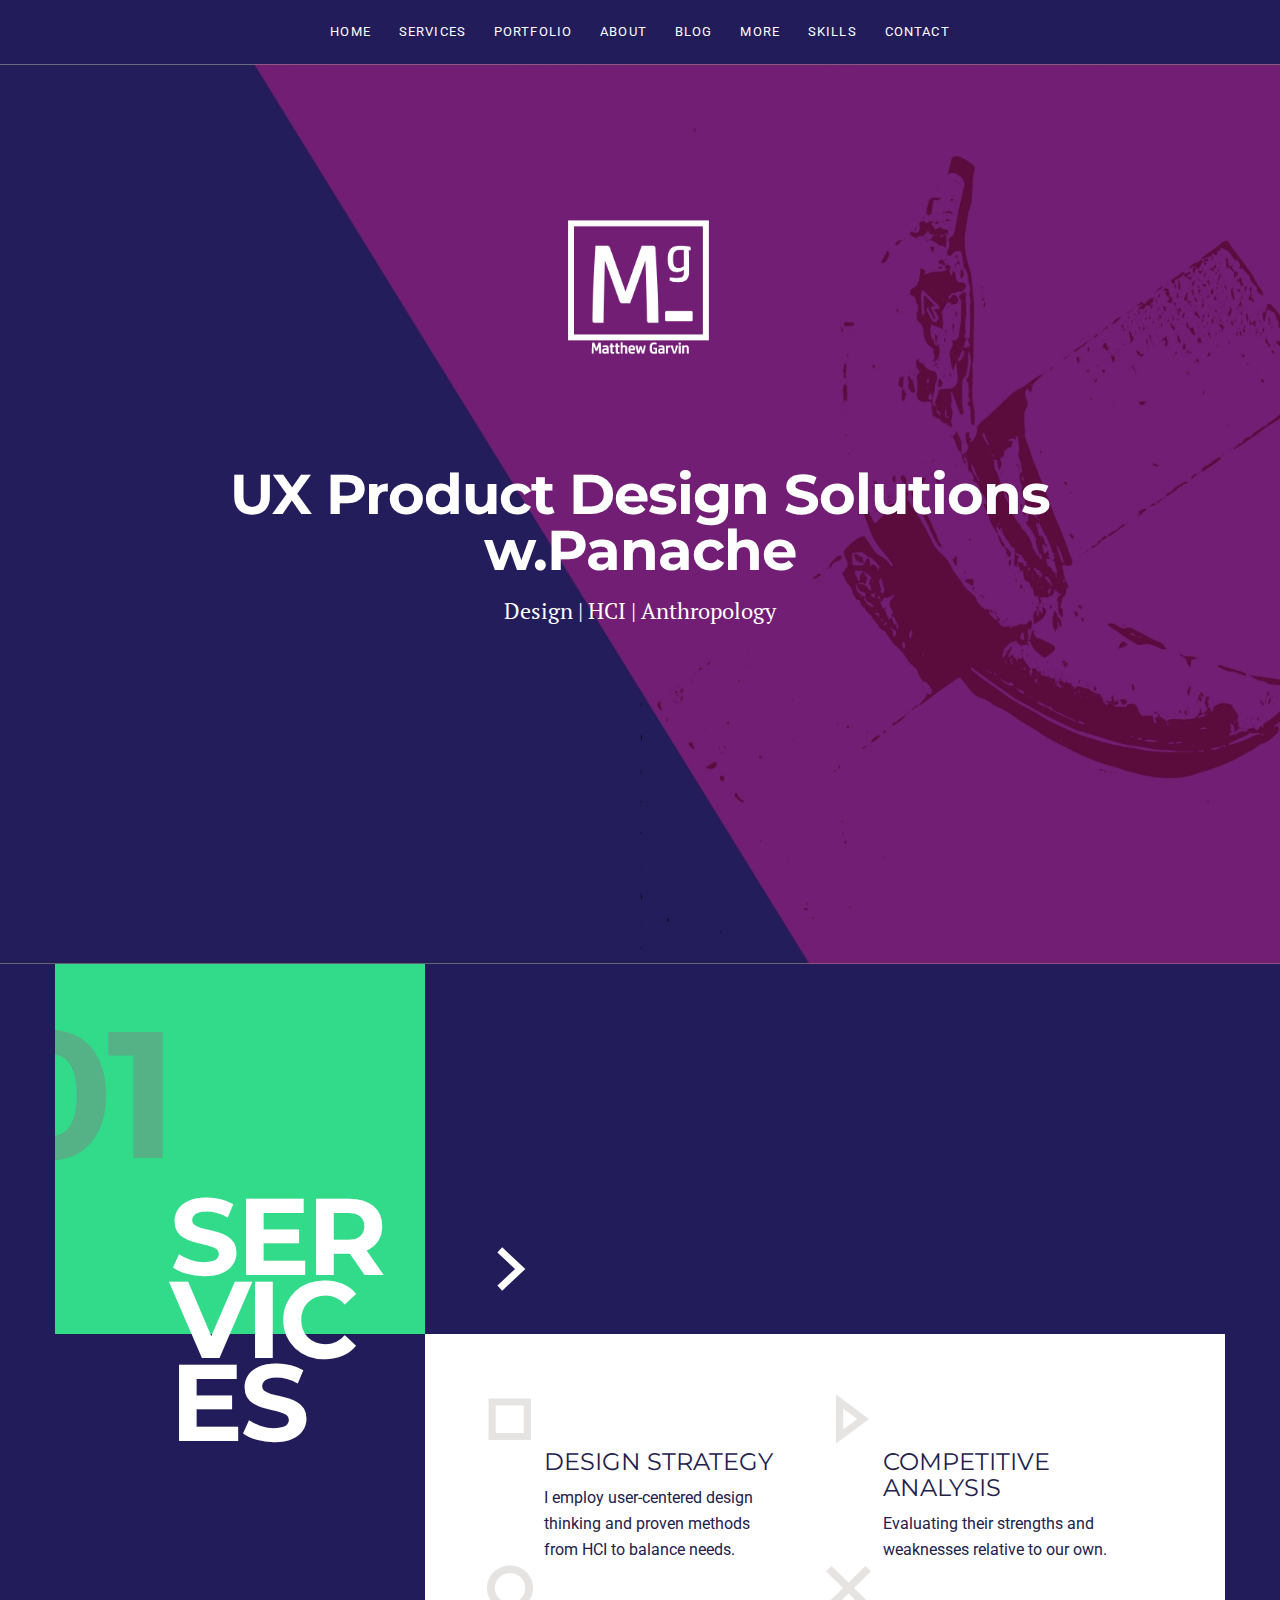
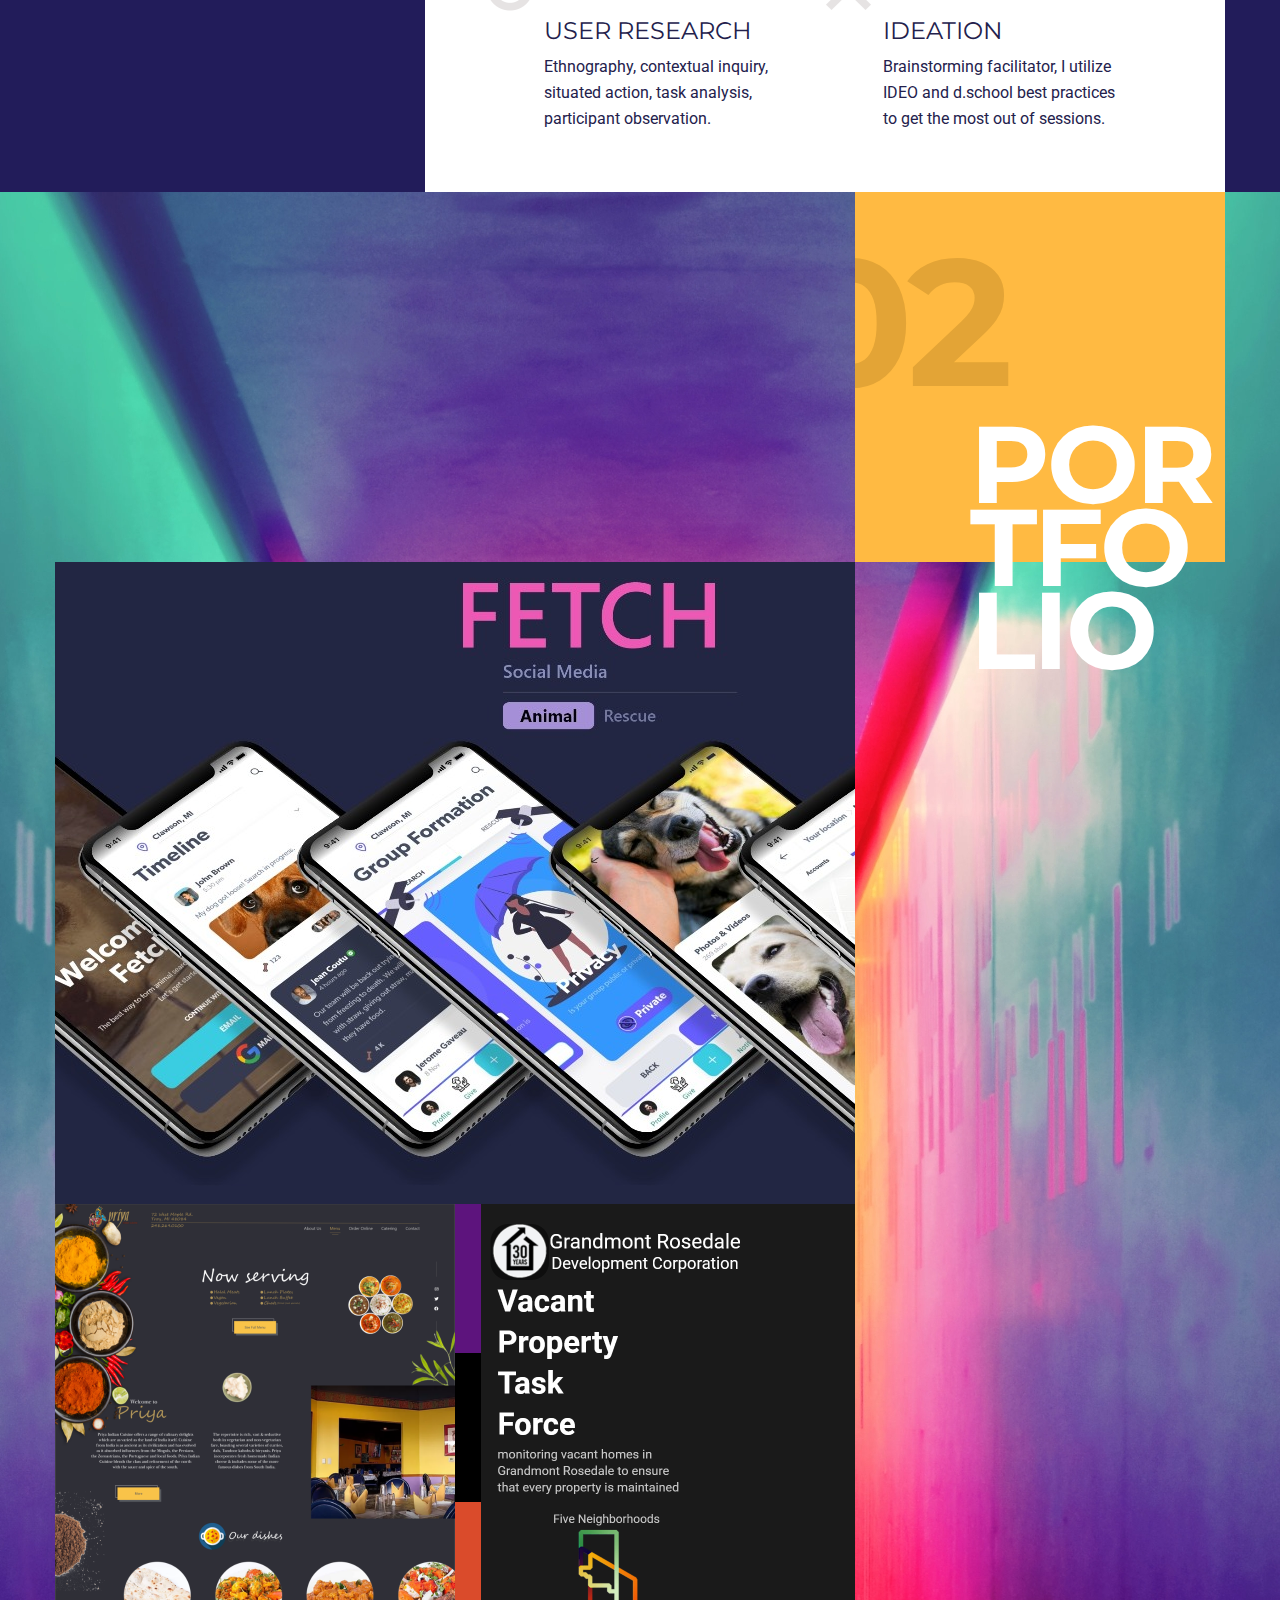
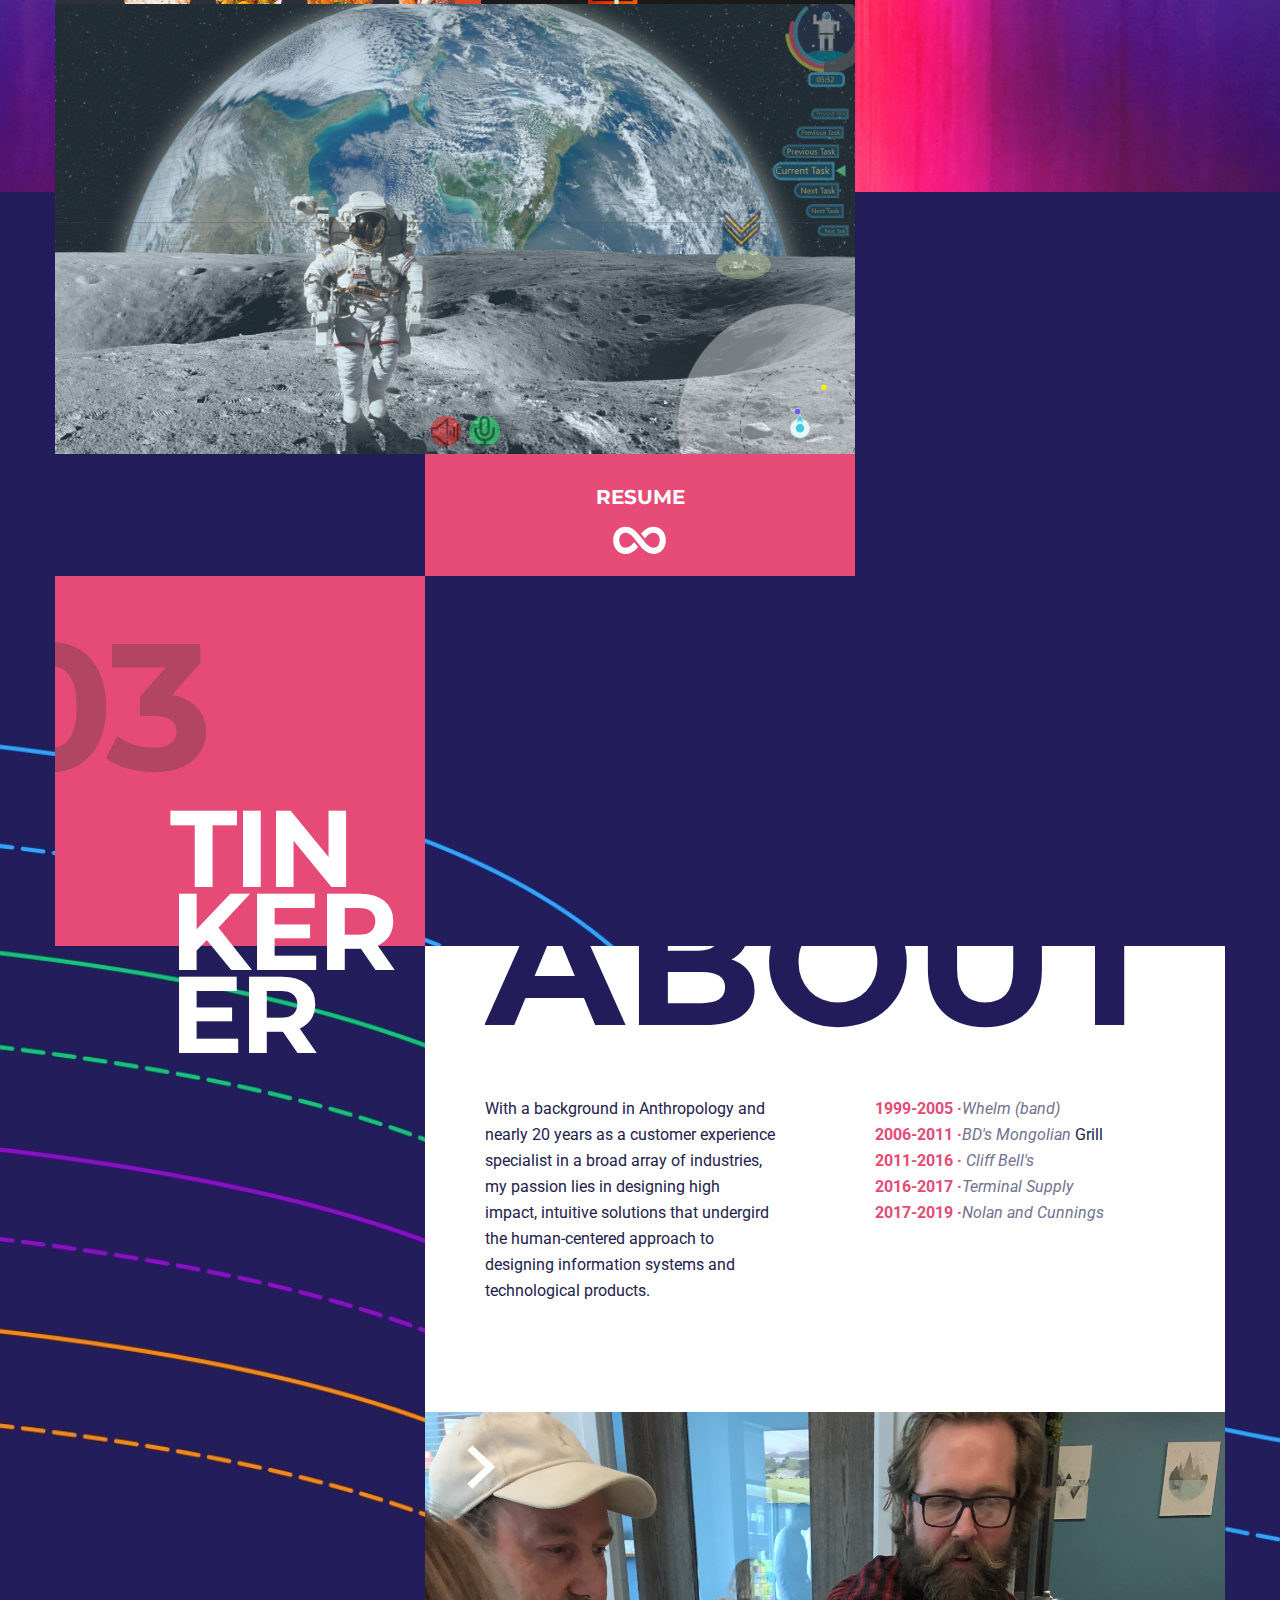
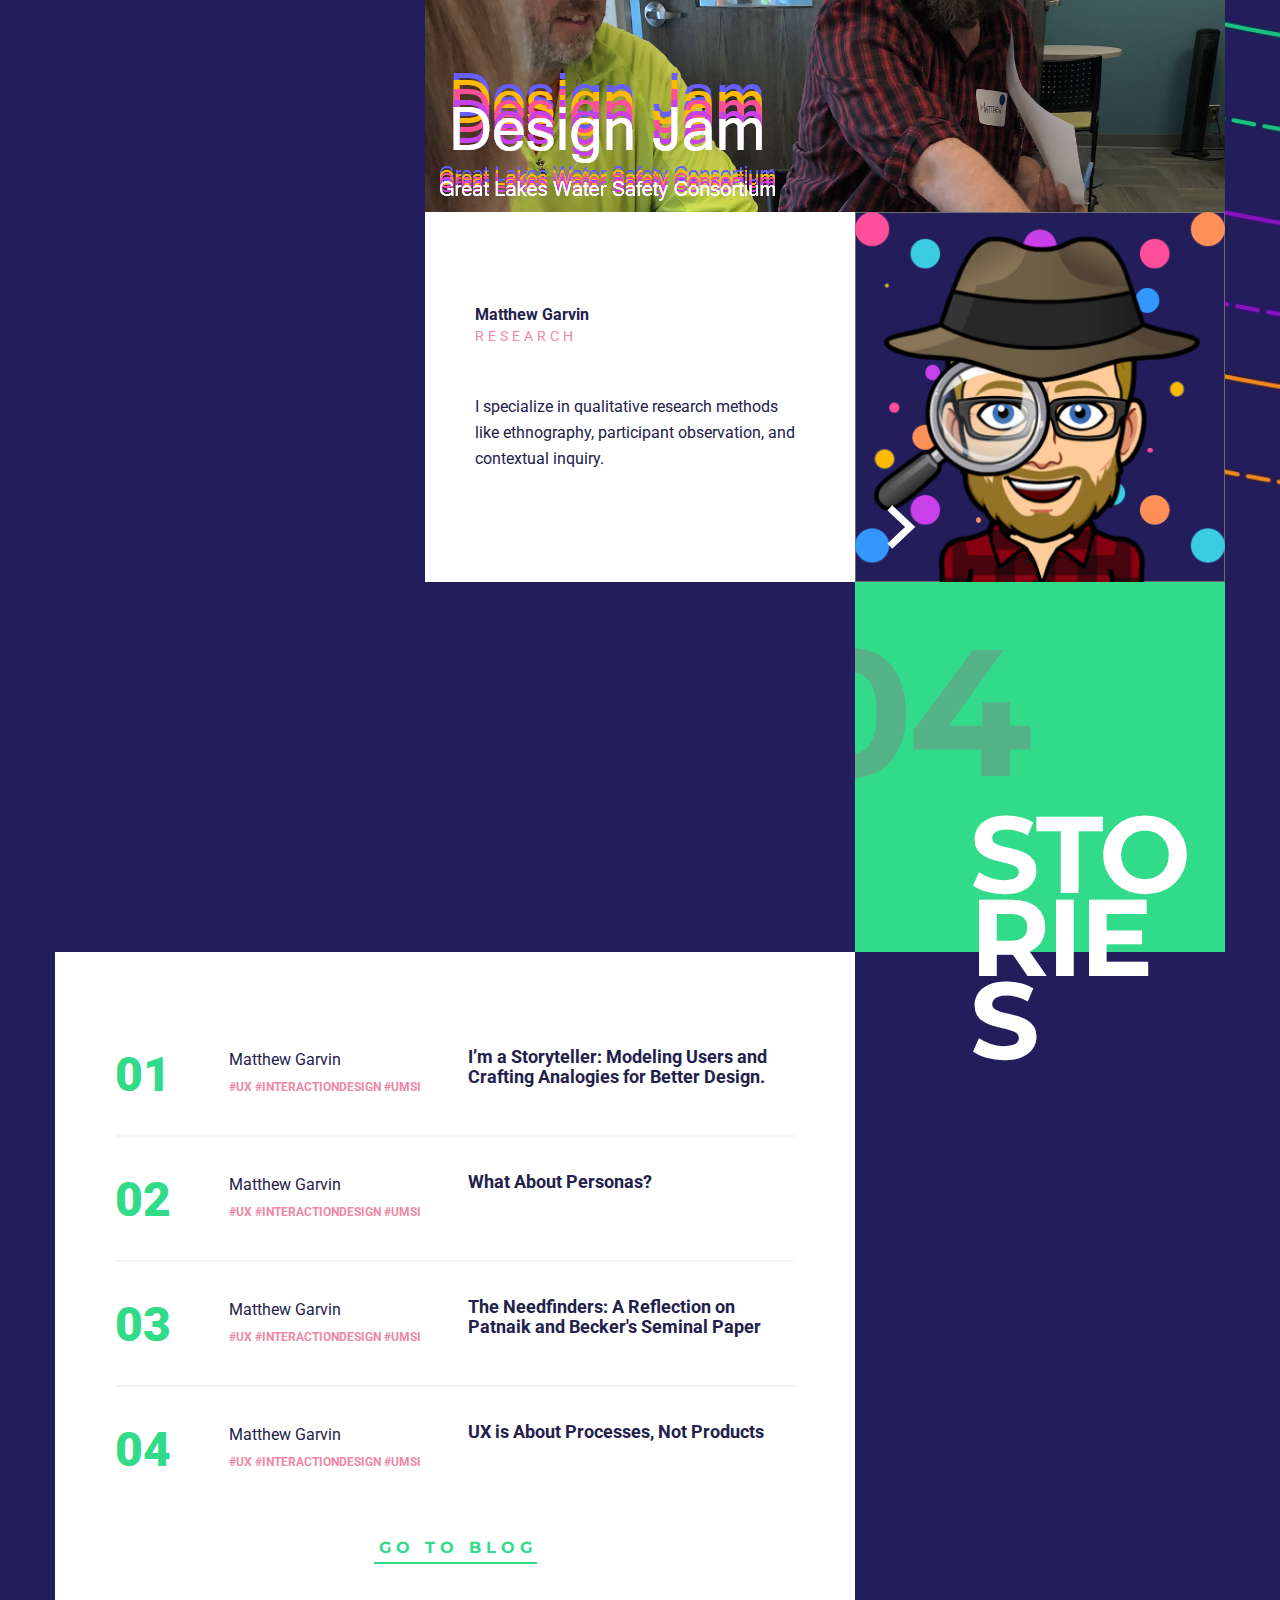
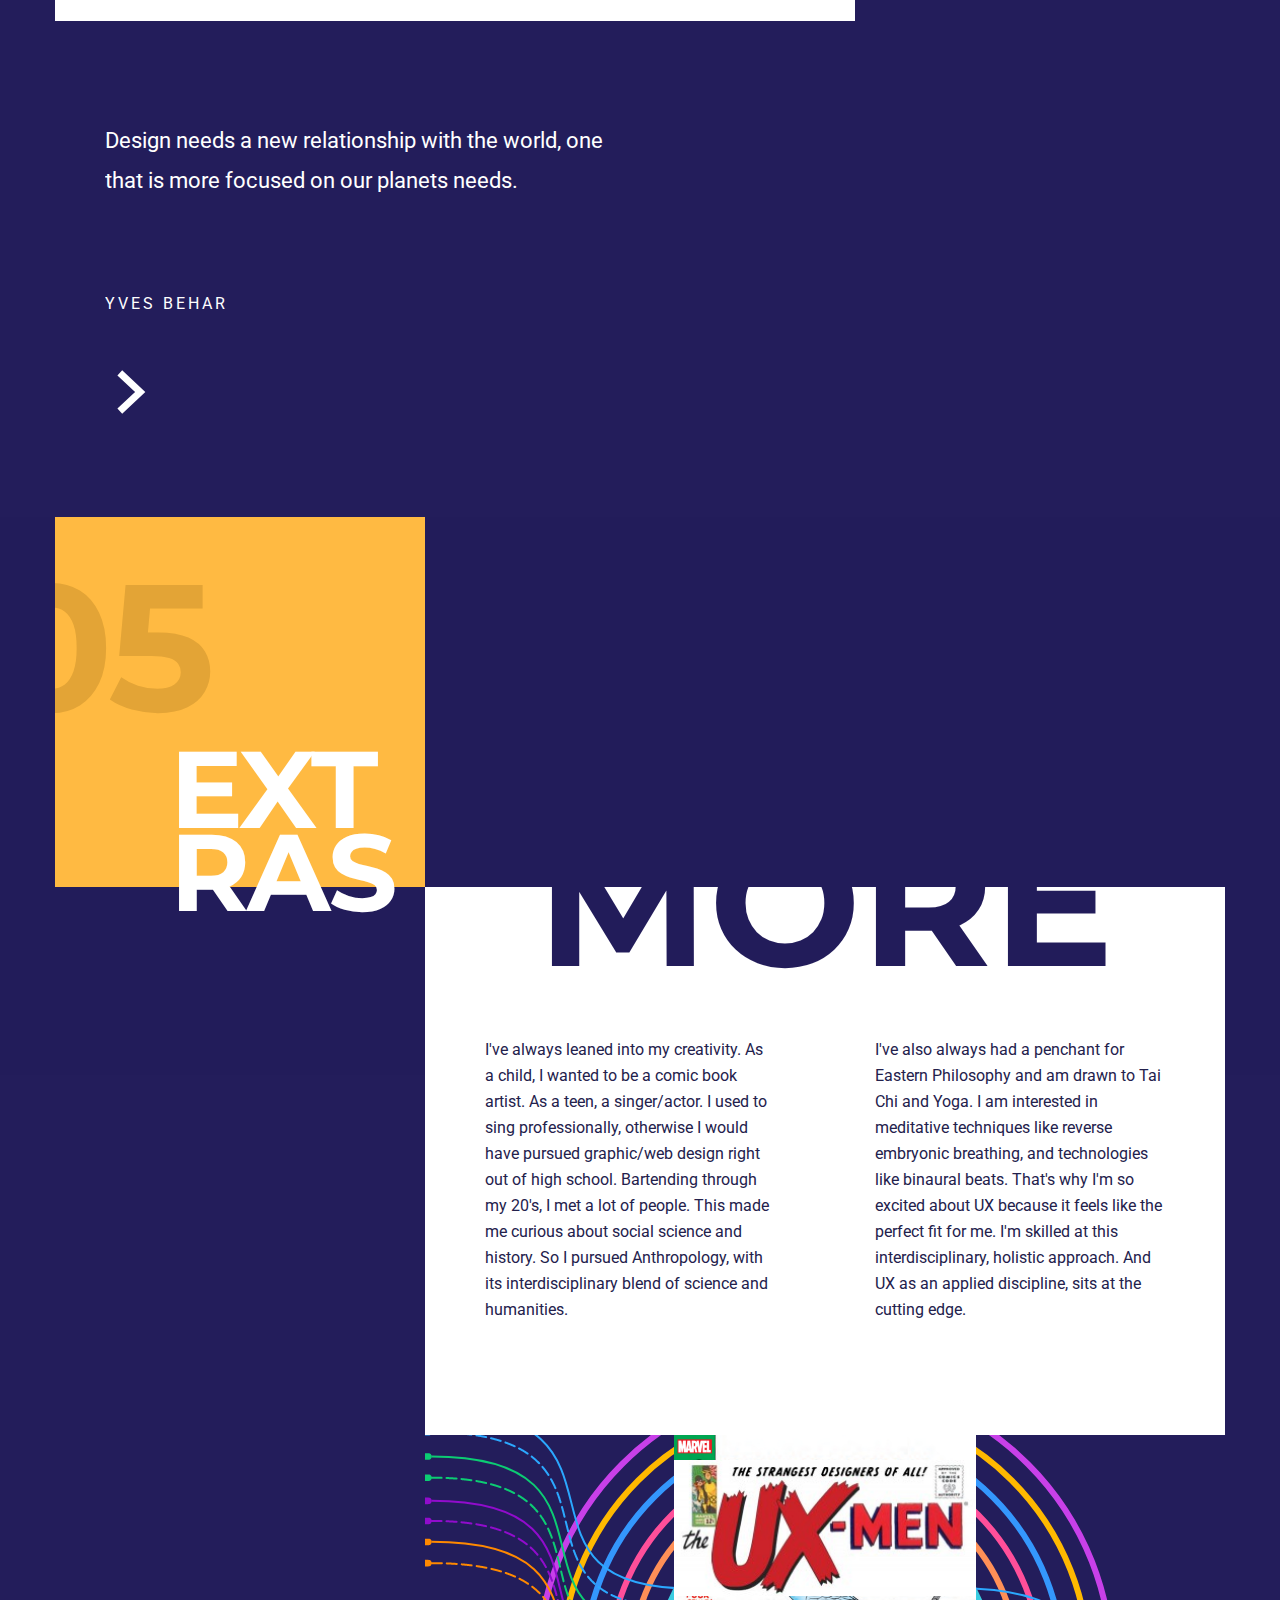
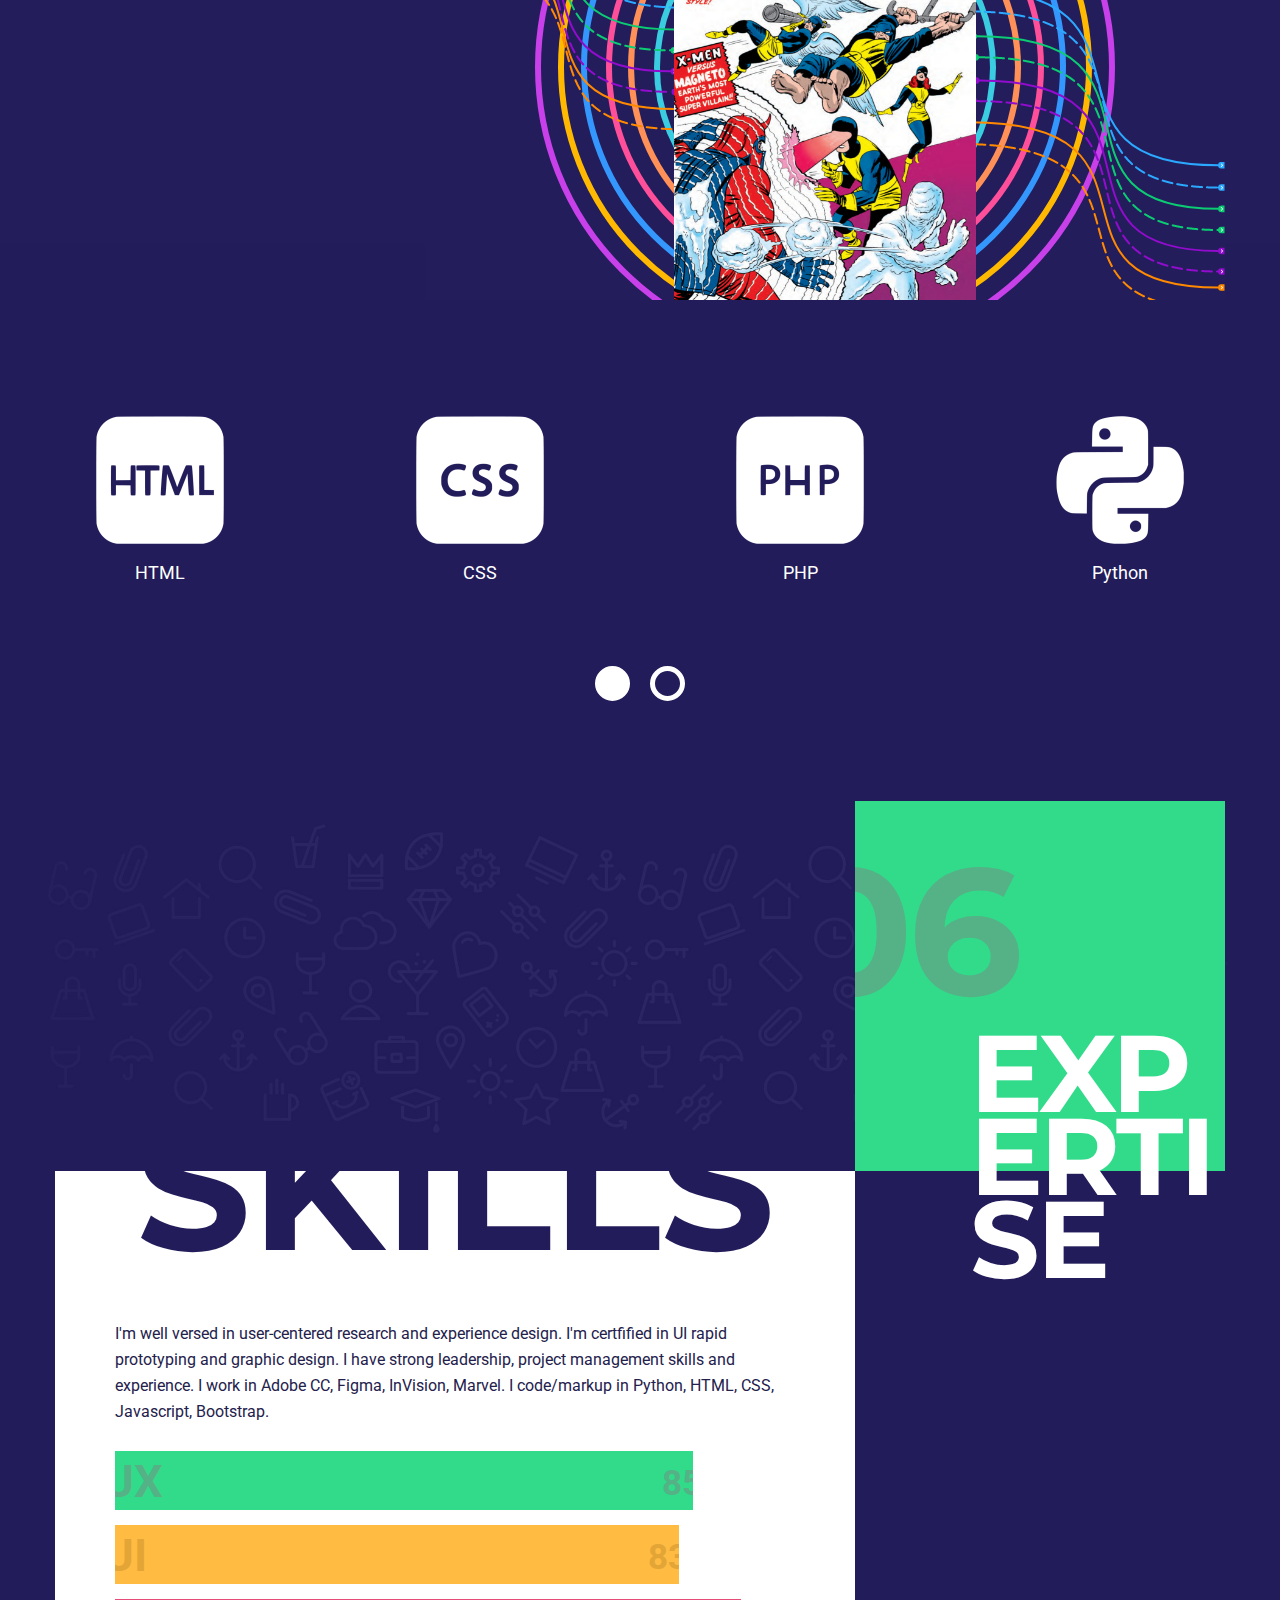
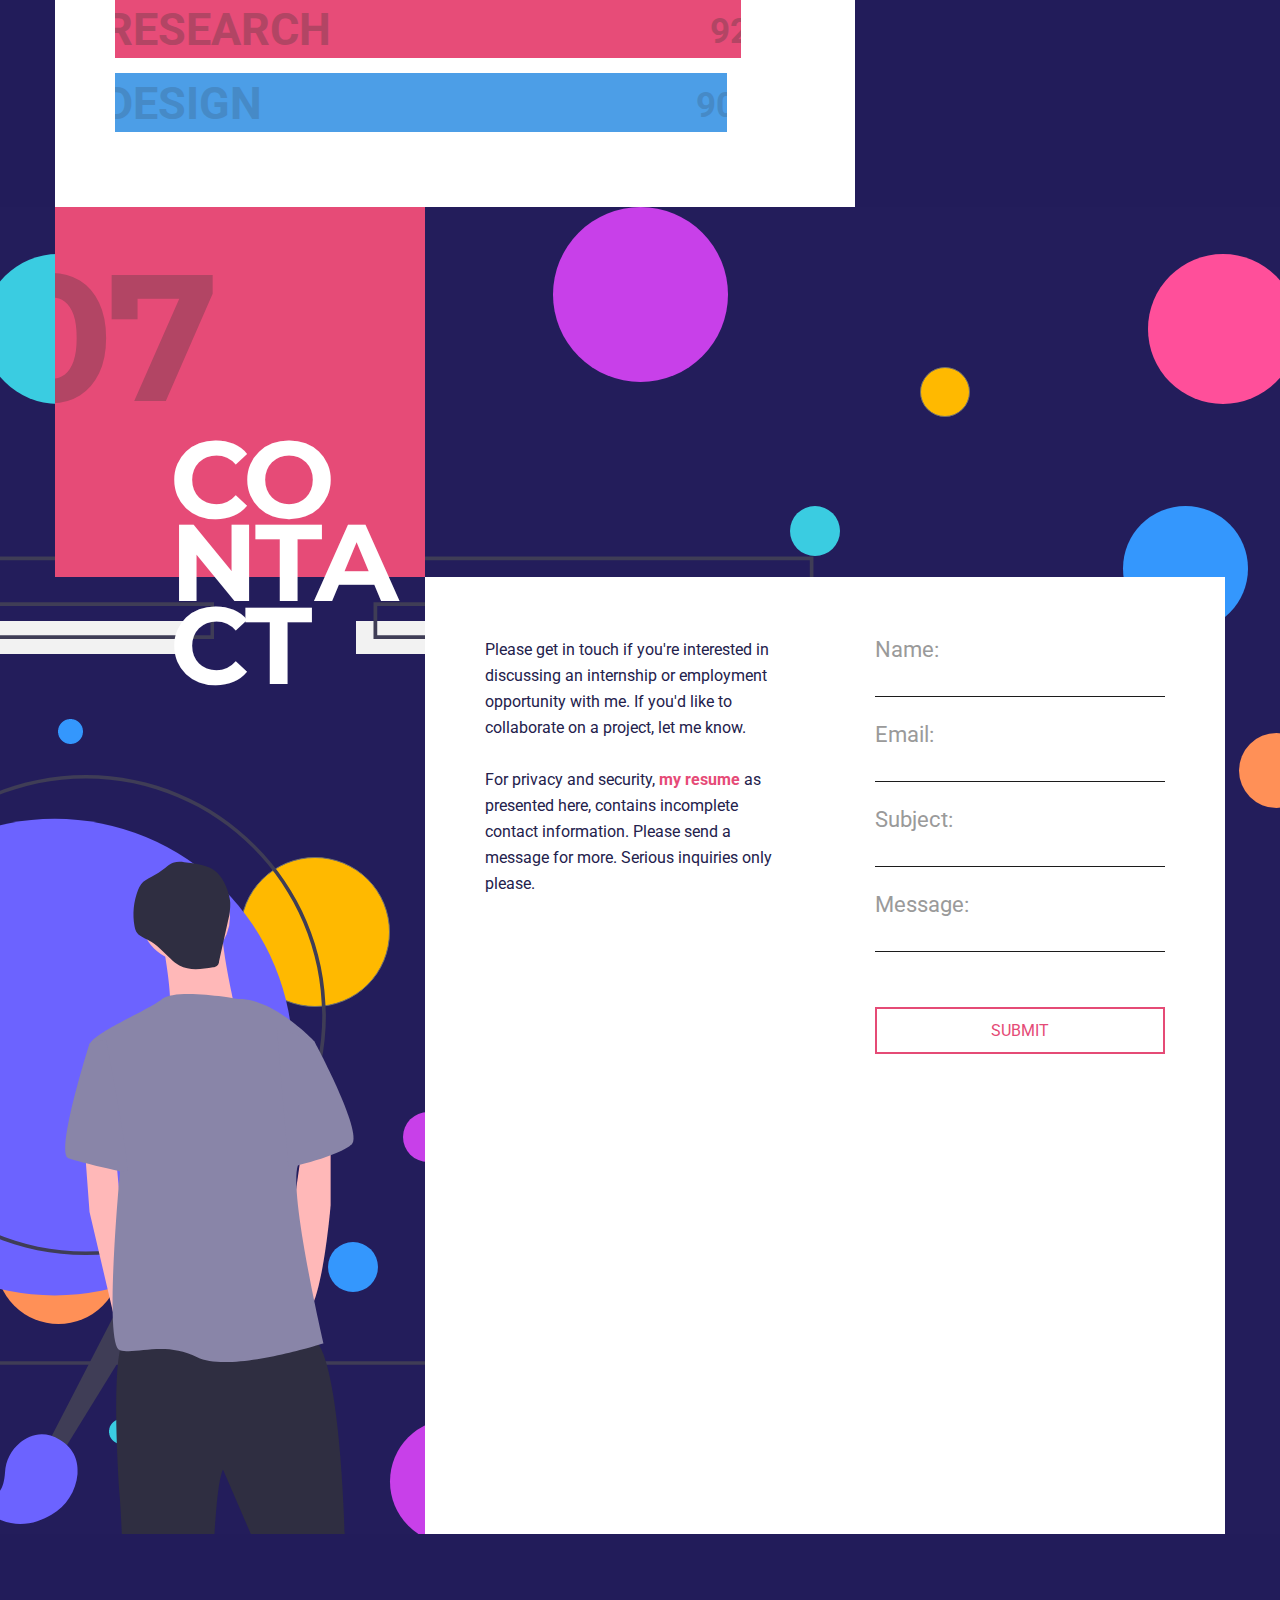
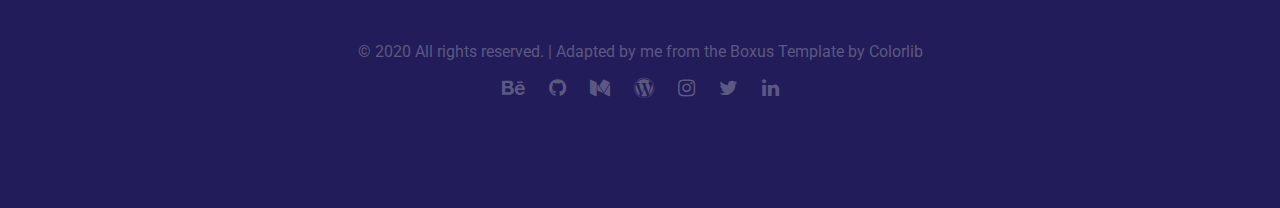
==== index.html @ 2befed05 "resume update" ====
<!DOCTYPE HTML>
<html lang="en-US">
    <head>
        <title>matthew-garvin</title>
        <meta http-equiv="Content-Type" content="text/html; charset=UTF-8">
        <meta name="description" content="Matt Garvin | UX Designer" />
        <meta name="keywords" content="HTML, CSS, JavaScript, PHP" />
        <meta name="author" content="Colorlib" />
        <meta name="viewport" content="width=device-width, initial-scale=1, maximum-scale=1">

        <link rel="shortcut icon" href="images/favicon.png" />
        <link href='http://fonts.googleapis.com/css?family=Roboto:300,400,400i,700,700i,900|Montserrat:400,700|PT+Serif' rel='stylesheet' type='text/css'>
        <link rel="stylesheet" type="text/css"  href='css/clear.css' />
        <link rel="stylesheet" type="text/css"  href='css/common.css' />
        <link rel="stylesheet" type="text/css"  href='css/font-awesome.min.css' />
        <link rel="stylesheet" type="text/css"  href='css/carouFredSel.css' />
        <link rel="stylesheet" type="text/css"  href='css/prettyPhoto.css' />
        <link rel="stylesheet" type="text/css"  href='css/sm-clean.css' />
        <link rel="stylesheet" type="text/css"  href='style.css' /><style type="text/css">.ar {color: #727190}
</style>

        <!--[if lt IE 9]>
                <script src="js/html5.js"></script>
        <![endif]-->

    </head>
    <body>

        <!-- Preloader Gif -->
        <table class="doc-loader">
            <tr>
                <td>
                    <img src="images/loop_loading_derek_fitzpatrick.gif" alt="Loading..." />
                </td>
            </tr>
        </table>

        <!-- Menu -->
        <div class="menu-wrapper center-relative">
            <nav id="header-main-menu">
                <div class="mob-menu">MENU</div>
                <ul class="main-menu sm sm-clean">
                    <li><a href="#home">Home</a></li>
                    <li><a href="#services">Services</a></li>
                    <li><a href="#portfolio">Portfolio</a></li>
					<li><a href="#about">About</a></li>
                    <li><a href="#news">Blog</a></li>
                    <li><a href="#video">More</a></li>
                    <li><a href="#skills">Skills</a></li>
                    <li><a href="#contact">Contact</a></li>
                </ul>
            </nav>
        </div>



        <!-- Home -->

        <div id="home" class="section intro-page">
            <div class="block content-1170 center-relative center-text">
                <img class="top-logo" src="demo-images/mg-logo_name.png" alt="Boxus" />
                <br>
                <h1 class="big-title"> UX Product Design Solutions w.Panache<span></span></h1>
                <p class="title-desc">Design | HCI | Anthropology</p>
            </div>
        </div>



        <!-- Service -->

        <div id="services" class="section">
            <div class="block content-1170 center-relative">
                <div class="section-title-holder left">
                    <div class="section-num">
                        <span>01</span>
                    </div>
                    <h2 class="entry-title">Services</h2>
                </div>
                <div class="section-content-holder right">
                    <div class="content-wrapper">
                        <script>
                            var slider1_speed = "500";
                            var slider1_auto = "false";
                            var slider1_hover = "true";
                        </script>
                        <div class="image-slider-wrapper relative service slider1">
                            <a id="slider1_next" class="image_slider_next" href ="#"></a>

                            <ul id="slider1" class="image-slider slides">
                                <li>
                                    <div class="service-holder ">
                                        <img src="demo-images/icon_01.png" alt="">
                                        <div class="service-content-holder">
                                            <div class="service-title">DESIGN STRATEGY</div>
                                            <div class="service-content">
                                                I employ user-centered design thinking and proven methods from HCI to balance needs.<br />
                                            </div>
                                        </div>
                                    </div>
                                    <div class="service-holder ">
                                        <img src="demo-images/icon_02.png" alt="">
                                        <div class="service-content-holder">
                                            <div class="service-title">COMPETITIVE ANALYSIS</div>
                                            <div class="service-content">
                                                Evaluating their strengths and weaknesses relative to our own.<br />
                                            </div>
                                        </div>
                                    </div>
                                    <div class="service-holder ">
                                        <img src="demo-images/icon_03.png" alt="">
                                        <div class="service-content-holder">
                                            <div class="service-title">USER RESEARCH</div>
                                            <div class="service-content">
                                                Ethnography, contextual inquiry, situated action, task analysis, participant observation.<br />
                                            </div>
                                        </div>
                                    </div>
                                    <div class="service-holder ">
                                        <img src="demo-images/icon_04.png" alt="">
                                        <div class="service-content-holder">
                                            <div class="service-title">IDEATION</div>
                                            <div class="service-content">
                                            Brainstorming facilitator, I utilize IDEO and d.school best practices to get the most out of sessions.</div>
                                        </div>
                                    </div>
                                </li>
                                <li>
                                  <div class="service-holder ">
                                    <div class="service-content-holder">                                    </div>
                                  </div>
                                </li>
                                <li>
                                    <div class="service-holder ">
                                        <img src="demo-images/icon_03.png" alt="">
                                        <div class="service-content-holder">
                                            <div class="service-title">PROTOTYPING</div>
                                            <div class="service-content">
                                                Sitemaps, low/high/interactive prototypes, <br />
                                            </div>
                                        </div>
                                    </div>
                                    <div class="service-holder ">
                                        <img src="demo-images/icon_04.png" alt="">
                                        <div class="service-content-holder">
                                            <div class="service-title">EVALUATION</div>
                                            <div class="service-content">
                                                Usability and analytics reports. Test early and often.<br />
                                            </div>
                                        </div>
                                    </div>
                                    <div class="service-holder ">
                                        <img src="demo-images/icon_02.png" alt="">
                                        <div class="service-content-holder">
                                            <div class="service-title">INFORMATION ARCHITECTURE</div>
                                            <div class="service-content">
                                                Supporting navigation and usability. Defining taxonomy and user interface.<br />
                                            </div>
                                        </div>
                                    </div>
                                    <div class="service-holder ">
                                        <img src="demo-images/icon_01.png" alt="">
                                        <div class="service-content-holder">
                                            <div class="service-title">WIREFRAMES</div>
                                            <div class="service-content">
                                                Exploring ideas and generating innovative concepts that address customer goals. From low to high fidelity.<br />
                                            </div>
                                        </div>
                                    </div>
                                </li>
                            </ul>
                            <div class = "clear"></div>
                        </div>

                    </div>
                </div>
                <div class='clear'></div>
            </div>
        </div>


        <!-- Portfolio -->
        <div id="portfolio" class="section">
            <div class="block content-1170 center-relative">
                <div class="section-title-holder right">
                    <div class="section-num">
                        <span>02</span>
                    </div>
                    <h2 class="entry-title">Portfolio</h2>
                </div>
                <div class="section-content-holder portfolio-holder left">
                    <div class="grid" id="portfolio-grid">
                        <div class="grid-sizer"></div>
                        <div class="grid-item element-item p_one">
                            <a href="fetch-portfolio.html">
                                <img src="demo-images/portfolio_item_01.jpg" alt="">
                                <div class="portfolio-text-holder">
                                    <div class="portfolio-text-wrapper">
                                        <p class="portfolio-type">
                                            <img src="images/icon_post.svg" alt="">
                                        </p>
                                        <p class="portfolio-text">FETCH</p>
                                        <p class="portfolio-sec-text">Mobile App</p>
                                    </div>
                                </div>
                            </a>
                        </div>
                        <div class="grid-item element-item p_one_half">
                            <a href="priya-portfolio.html">
                                <img src="demo-images/portfolio_item_02.png" alt="">
                                <div class="portfolio-text-holder">
                                    <div class="portfolio-text-wrapper">
                                        <p class="portfolio-type">
                                            <img src="images/icon_post.svg" alt="">
                                        </p>
                                        <p class="portfolio-text">Priya Indian Cuisine</p>
                                        <p class="portfolio-sec-text">Website Redesign</p>
                                    </div>
                                </div>
                            </a>
                        </div>
                        <div class="grid-item element-item p_one_half">
                            <a href="https://matthew-garvin.com/grdc-portfolio" target="_blank">
                                <img src="demo-images/portfolio_item_08.jpg" alt="">
                                <div class="portfolio-text-holder">
                                    <div class="portfolio-text-wrapper">
                                        <p class="portfolio-type">
                                            <img src="images/icon_post.svg" alt="">
                                        </p>
                                        <p class="portfolio-text">CASE STUDY: GRANDMONT ROSEDALE</p>
                                        <p class="portfolio-sec-text">Contextual Inquiry and IS Consulting</p>
                                    </div>
                                </div>
                            </a>
                        </div>
                        <div class="grid-item element-item p_one">
                            <a href="https://matthew-garvin.com/nasa_claws-portfolio" target="_blank">
                                <img src="demo-images/nasaimg_01.png" alt="">
                                <div class="portfolio-text-holder">
                                    <div class="portfolio-text-wrapper">
                                        <p class="portfolio-type">
                                            <img src="images/icon_post.svg" alt="">
                                        </p>
                                        <p class="portfolio-text">NASA SUITS CHALLENGE</p>
                                        <p class="portfolio-sec-text">AR-HUD w.CLAWS-SEDS@UMICH</p>
                                    </div>
                                </div>
                            </a>
                        </div>
                    </div>

                    <div class="clear"></div>
                    <div class="block portfolio-load-more-holder">
                        <a href = 'https://github.com/mtthwgrvn/portfolio/blob/master/2020_resume.pdf'target="_blank" class="more-posts">RESUME</a>
                        <img src="images/icon_infinity.svg" alt="Load more">
                    </div>
                </div>
                <div class="clear"></div>
            </div>
            <div class="clear"></div>
        </div>


        <!-- About -->
        <div id="about" class="section">
            <div class="block content-1170 center-relative">
                <div class="section-title-holder left">
                    <div class="section-num">
                        <span>03</span>
                    </div>
                    <h2 class="entry-title">TINKERER</h2>
                </div>
                <div class="section-content-holder right">
                    <div class="content-wrapper">
                        <div class="content-title-holder">
                            <p class="content-title">About</p>
                        </div>
                        <div class="one_half ">With a background in Anthropology and nearly 20 years as a customer experience specialist in a broad array of industries, my passion lies in designing high impact, intuitive solutions that undergird the human-centered approach to designing information systems and technological products.<br>
							<!-- <br>
							Please click here to <a href='https://github.com/mtthwgrvn/portfolio/blob/master/2020_resume.pdf'>view</a> or <a href='https://github.com/mtthwgrvn/portfolio/raw/master/2020_resume.pdf'>download</a> my resume. -->
                          
                        &nbsp;</div>
                        <div class="one_half last ">
                            <p><span style="color: #e54b76;"><strong>1999-2005 ·</strong></span><em><span style="color: #727190">Whelm (band)</span></em><br>
                              <span style="color: #e54b76;"><strong>2006-2011 ·</strong></span><em><span class="ar">BD's Mongolian</span></em> Grill<br>
                            <span style="color: #e54b76;"><strong>2011-2016 ·</strong></span><em><span class="ar"> Cliff Bell's</span></em></p>
                            <p><span style="color: #e54b76;"><strong>2016-2017 ·</strong></span><em><span class="ar">Terminal Supply</span></em><br>
                              <span style="color: #e54b76;"><strong>2017-2019 ·</strong></span><em><span class="ar">Nolan and Cunnings</span></em><br>
                            </p>
                        </div><div class="clear"></div>
                        <br>
                        <br>
                    </div>

                    <div class="full-width ">
                        <script>
                            var aboutImage_speed = "500";
                            var aboutImage_auto = "false";
                            var aboutImage_hover = "true";
                        </script>
                        <div class="image-slider-wrapper relative img aboutImage">
                            <a id="aboutImage_next" class="image_slider_next" href="#"></a>
                            <div class="caroufredsel_wrapper">
                                <ul id="aboutImage" class="image-slider slides">
                                    <li><img src="demo-images/aboutimg_04.png" alt=""></li>
                                    <li><img src="demo-images/aboutimg_05.png" alt=""></li>
                                    <li><img src="demo-images/aboutimg_06.png" alt=""></li>
                                </ul>
                            </div>
                            <div class="clear"></div>
                        </div>

                        <script>
                            var team1_speed = "500";
                            var team1_auto = "false";
                            var team1_hover = "true";
                        </script>
                        <div class="image-slider-wrapper relative team team1">
                            <a id="team1_next" class="image_slider_next" href="#"></a>
                            <div class="caroufredsel_wrapper">
                                <ul id="team1" class="image-slider slides">
                                    <li>
                                        <div class="member-content-holder">
                                            <h4 class="member-name">Matthew Garvin</h4>
                                            <p class="member-position">RESEARCH</p>
                                            <div class="member-content">
                                                I specialize in qualitative research methods like ethnography, participant observation, and contextual inquiry. <br>
                                            </div>
                                        </div>
                                        <div class="member-image-holder">
                                            <img src="demo-images/aboutimg_01.png" alt="">
                                        </div>
                                        <div class="clear"></div>
                                    </li>

                                    <li>
                                        <div class="member-content-holder">
                                            <h4 class="member-name">Matthew Garvin</h4>
                                            <p class="member-position">CONCEPT</p>
                                            <div class="member-content">
                                                It takes a measured creativity that can equally appreciate in and out of the box thinking to successfully innovate in today's market. <br>
                                            </div>
                                        </div>
                                        <div class="member-image-holder">
                                            <img src="demo-images/aboutimg_02.png" alt="">
                                        </div>
                                        <div class="clear"></div>
                                    </li>

                                    <li>
                                        <div class="member-content-holder">
                                            <h4 class="member-name">Matthew Garvin</h4>
                                            <p class="member-position">DESIGN</p>
                                            <div class="member-content">
                                                I mix tried-and-true with the latest design software, tools, methods and strategies. I'm very, dare I say, agile?<br>
                                            </div>
                                        </div>
                                        <div class="member-image-holder">
                                            <img src="demo-images/aboutimg_03.png" alt="">
                                        </div>
                                        <div class="clear"></div>
                                    </li>
                                </ul>
                            </div>
                            <div class="clear"></div>
                        </div>
                    </div>   <!-- end full-width div -->

                </div>
                <div class="clear"></div>
            </div>
        </div>


        <!-- News -->
        <div id="news" class="section">
            <div class="block content-1170 center-relative">
                <div class="section-title-holder right">
                    <div class="section-num">
                        <span>
                            04
                        </span>
                    </div>
                    <h2 class="entry-title">STORIES</h2>
                </div>
                <div class="section-content-holder left">
                    <div class="content-wrapper">
                        <div class="blog-holder block center-relative">

                            <article class="relative blog-item-holder center-relative">
                                <div class="num">01</div>
                                <div class="info">
                                    <div class="author vcard ">Matthew Garvin</div>
                                    <div class="cat-links">
                                        <ul>
                                            <li><a href="https://mtthwx.com/blog/" target="_blank">#UX #InteractionDesign #UMSI</a></li>
                                        </ul>
                                    </div>
                                </div>
                                <h3 class="entry-title">
                                    <a href="https://bit.ly/2Ptk0vW" target="_blank">I’m a Storyteller: Modeling Users and Crafting Analogies for Better Design.</a>
                                </h3>
                                <div class="clear"></div>
                            </article>

                            <article class="relative blog-item-holder center-relative">
                                <div class="num">02</div>
                                <div class="info">
                                    <div class="author vcard ">Matthew Garvin</div>
                                    <div class="cat-links">
                                        <ul>
                                            <li><a href="https://mtthwx.com/blog/" target="_blank">#UX #InteractionDesign #UMSI</a></li>
                                        </ul>
                                    </div>
                                </div>
                                <h3 class="entry-title">
                                    <a href="https://mtthwx.com/2019/11/15/what-about-personas/" target="_blank">What About Personas?</a>
                                </h3>
                                <div class="clear"></div>
                            </article>

                            <article class="relative blog-item-holder center-relative">
                                <div class="num">03</div>
                                <div class="info">
                                    <div class="author vcard ">Matthew Garvin</div>
                                    <div class="cat-links">
                                        <ul>
                                            <li><a href="https://mtthwx.com/blog/" target="_blank">#UX #InteractionDesign #UMSI</a></li>
                                        </ul>
                                    </div>
                                </div>
                                <h3 class="entry-title">
                                    <a href="https://bit.ly/2qXskKU" target="_blank">The Needfinders: A Reflection on Patnaik and Becker's Seminal Paper</a>
                                </h3>
                                <div class="clear"></div>
                            </article>

                            <article class="relative blog-item-holder center-relative">
                                <div class="num">04</div>
                                <div class="info">
                                    <div class="author vcard ">Matthew Garvin</div>
                                    <div class="cat-links">
                                        <ul>
                                            <li><a href="https://mtthwx.com/blog/" target="_blank">#UX #InteractionDesign #UMSI</a></li>
                                        </ul>
                                    </div>
                                </div>
                                <h3 class="entry-title">
                                    <a href="https://mtthwx.com/2019/11/13/ux-is-about-processes-not-products/" target="_blank">UX is About Processes, Not Products</a>
                                </h3>
                                <div class="clear"></div>
                            </article>

                            <div class="latest-post-bottom-text">
                                <a href="https://mtthwx.com/blog/" target="_blank">GO TO BLOG</a>
                            </div>
                        </div>

                    </div>
                </div>
                <div class="clear"></div>
            </div>

            <div class="block content-1170 center-relative">
                <div class="extra-content-left">
                    <script> var text1_speed = "500";
                        var text1_auto = "false";
                        var text1_hover = "true";
                    </script>
                    <div class="text1 testimonial-slider-holder slider-holder">
                        <div class="caroufredsel_wrapper">
                            <ul id="text1" class="slides testimonial">
                                <li>
                                    <div class="testimonial-content">
                                        <p class="testimonial-text">Design needs a new relationship with the world, one that is more focused on our planets needs.</p>
                                        <p class="testimonial-author">YVES BEHAR</p>
                                    </div>
                                    <div class="clear">
                                    </div>
                                </li>
                                <li style="width: 500px;">
                                    <div class="testimonial-content">
                                        <p class="testimonial-text">Design is the intermediary between information and understanding.</p>
                                        <p class="testimonial-author">HANS HOFFMAN</p>
                                    </div>
                                    <div class="clear"></div>
                                </li>
                                <li>
                                    <div class="testimonial-content">
                                        <p class="testimonial-text">Beauty and brains, pleasure and usability - they should go hand in hand.</p>
                                        <p class="testimonial-author">DON NORMAN</p>
                                    </div>
                                    <div class="clear"></div>
                                </li>
                            </ul>
                        </div>
                        <a id="text1_next" class="carousel_text_next" href="#"></a>
                        <div class="clear"></div>
                    </div>
                </div>
            </div>
        </div>


        <!-- Video -->
        <div id="video" class="section">
            <div class="block content-1170 center-relative">
                <div class="section-title-holder left">
                    <div class="section-num">
                        <span>
                            05
                        </span>
                    </div>
                    <h2 class="entry-title">EXTRAS</h2>
                </div>
                <div class="section-content-holder right">
                    <div class="content-wrapper">
                        <div class="content-title-holder">
                            <p class="content-title">MORE</p>
                        </div>
                        <div class="one_half ">
							I've always leaned into my creativity. As a child, I wanted to be a comic book artist. As a teen, a singer/actor. I used to sing professionally, otherwise I would have pursued graphic/web design right out of high school. Bartending through my 20's, I met a lot of people. This made me curious about social science and history. So I pursued Anthropology, with its interdisciplinary blend of science and humanities.
							<!-- In addition to UX, I'm also a musician, an artist and a writer. Most notably the lead singer from <strong>WHELM</strong>. -->
                        </div>
                        <div class="one_half last ">
                            <div class="one_half ">
							I've also always had a penchant for Eastern Philosophy and am drawn to Tai Chi and Yoga. I am interested in meditative techniques like reverse embryonic breathing, and technologies like binaural beats. That's why I'm so excited about UX because it feels like the perfect fit for me. I'm skilled at this interdisciplinary, holistic approach. And UX as an applied discipline, sits at the cutting edge.
                            <!-- In addition to UX, I'm also a musician, an artist and a writer. Most notably the lead singer from <strong>WHELM</strong>. -->
                        </div>
                        </div><div class="clear"></div>
                        <br>
                        <br>
                    </div>
                    <div class="full-width ">
                        <!-- <a class="video-popup-holder" href="https://www.youtube.com/watch?v=fzgmZOX1eTI&t=692s" data-rel="prettyPhoto[gallery-video1]"> -->
                            <img class="thumb" src="demo-images/ux-men-1.png" alt="">
                            <!-- <img class="popup-play" src="images/icon_video.svg" alt="Play"> -->
                        </a>
                    </div>
                </div>
                <div class="clear"></div>
            </div>

            <div class="extra-content-full-width">
                <script>
                    var fwslider1_speed = "500";
                    var fwslider1_auto = "false";
                    var fwslider1_hover = "true";
                    var fwslider1_start = "0";
                    var fwslider1_width = "400";
                    var fwslider1_num = "5";
                </script>
                <div class="fwslider1 fw-image-slider-holder list_carousel relative">
                    <div class="caroufredsel_wrapper">
                        <ul id="fwslider1" class="fw-image-slider">
                            <li class="fw-slide">
                                <img src="demo-images/HTML_icon.png" alt="">
                                <p class="fw-slide-text">HTML</p>
                            </li>
                            <li class="fw-slide">
                                <img src="demo-images/CSS_icon.png" alt="">
                                <p class="fw-slide-text">CSS</p>
                            </li>
                            <li class="fw-slide">
                                <img src="demo-images/PHP_icon.png" alt="">
                                <p class="fw-slide-text">PHP</p>
                            </li>
                            <li class="fw-slide">
                                <img src="demo-images/PYTHON_icon.png" alt="">
                                <p class="fw-slide-text">Python</p>
                            </li>
                            <li class="fw-slide">
                                <img src="demo-images/ADOBE_AI_icon.png" alt="">
                                <p class="fw-slide-text">Illustrator</p>
                            </li>
                            <li class="fw-slide">
                                <img src="demo-images/ADOBE_PS_icon.png" alt="">
                                <p class="fw-slide-text">Photoshop</p>
                            </li>
                            <li class="fw-slide">
                                <img src="demo-images/ADOBE_DW_icon.png" alt="">
                                <p class="fw-slide-text">Dreamweaver</p>
                            </li>
                        </ul>
                    </div>
                    <div class="clear"></div>
                    <div id="fwslider1_fw_image_slide_pager" class="fw_carousel_pagination"></div>
                </div>
                <a id="fwslider1_fw_next" class="carousel_fw_next" href="#"></a>
                <div class="clear"></div>
            </div>
        </div>


        <!-- Skills -->

        <div id="skills" class="section">
            <div class="block content-1170 center-relative">
                <div class="section-title-holder right">
                    <div class="section-num">
                        <span>06</span>
                    </div>
                    <h2 class="entry-title">EXPERTISE</h2>
                </div>
                <div class="section-content-holder left">
                    <div class="content-wrapper">
                        <div class="content-title-holder">
                            <p class="content-title">Skills</p>
                        </div>
                        <p>I'm well versed in user-centered research and experience design. I'm certfified in UI rapid prototyping and graphic design. I have strong leadership, project management skills and experience. I work in Adobe CC, Figma, InVision, Marvel. I code/markup in Python, HTML, CSS, Javascript, Bootstrap.</p>
                        <br>
                        <div class="progress_bar ">
                            <div class="progress_bar_field_holder" style="width:85%;">
                                <div class="progress_bar_title" style="color: #55B286">UX</div>
                                <div class="progress_bar_percent_text" style="color: #55B286">85%</div>
                                <div class="progress_bar_field_perecent" style="background-color:#32DB8A;"></div>
                            </div>
                        </div>
                        <div class="progress_bar ">
                            <div class="progress_bar_field_holder" style="width:83%;">
                                <div class="progress_bar_title" style="color: #E3A536">UI</div>
                                <div class="progress_bar_percent_text" style="color: #E3A536">83%</div>
                                <div class="progress_bar_field_perecent" style="background-color:#FFBB42;"></div>
                            </div>
                        </div>
                        <div class="progress_bar ">
                            <div class="progress_bar_field_holder" style="width:92%;">
                                <div class="progress_bar_title" style="color: #B24564">RESEARCH</div>
                                <div class="progress_bar_percent_text" style="color: #B24564">92%</div>
                                <div class="progress_bar_field_perecent" style="background-color:#E74C78;"></div>
                            </div>
                        </div>
                        <div class="progress_bar ">
                            <div class="progress_bar_field_holder" style="width:90%;">
                                <div class="progress_bar_title" style="color: #468ac7">DESIGN</div>
                                <div class="progress_bar_percent_text" style="color: #468ac7">90%</div>
                                <div class="progress_bar_field_perecent" style="background-color:#4C9EE7;"></div>
                            </div>
                        </div>
                    </div>
                </div>
                <div class="clear"></div>
            </div>
        </div>

        <!-- Contact -->
        <div id="contact" class="section">
            <div class="block content-1170 center-relative">
                <div class="section-title-holder left">
                    <div class="section-num">
                        <span>
                            07
                        </span>
                    </div>
                    <h2 class="entry-title">Contact</h2>
                </div>
                <div class="section-content-holder right">
                    <div class="content-wrapper">
                        <div class="one_half ">
                            <p>Please get in touch if you're interested in discussing an internship or employment opportunity with me. If you'd like to collaborate on a project, let me know.</p>
                            <br>
                            <p>For privacy and security,<a href = 'https://github.com/mtthwgrvn/portfolio/blob/master/2020_resume.pdf'target="_blank"><strong><span style="color: #e64b77;"> my resume</span></strong></a> as presented here, contains incomplete contact information. Please send a message for more. Serious inquiries only please.</p>
                        </div>
                        <div class="one_half last">
                            <div class="contact-form">
                                <form name="gform" id="gform" enctype="text/plain" action="https://docs.google.com/forms/d/e/1FAIpQLScmkPepEa-73f7xQu9xgJGUqLQ2E5tuIvsWLyOh49XyimrPsQ/formResponse?usp=pp_url&entry.631809459=Matthew+Garvin&entry.1372484357=mgarvin@umich.edu&entry.1247154462=Testing&entry.2008674479=Testing" target="hidden_iframe" onsubmit="submitted=true;">
								  Name:<input type="text" name="entry.631809459" id="entry.631809459"><br>
								  Email:<input type="text" name="entry.1372484357" id="entry.1372484357"><br>
								  Subject:<input type="text" name="entry.1247154462" id="entry.1247154462"><br>
								  Message:<input type="text" name="entry.2008674479" id="entry.2008674479"><br>
								  <input type="submit" value="Submit">
								</form>
								<iframe name="hidden_iframe" id="hidden_iframe" style="display:none;" onload="if(submitted) {}"></iframe>
								<script src="assets/js/jquery.min.js"></script>
								<script type="text/javascript">var submitted=false;</script>
								<script type="text/javascript">
								$('#gform').on('submit', function(e) {
								  $('#gform *').fadeOut(2000);
								  $('#gform').prepend('Your submission has been processed...');
								  });
								</script>
                            </div>
                        </div>
                        <div class="clear"></div>
                    </div>
                    <div class="full-width">
                        <iframe src="https://www.google.com/maps/embed?pb=!1m18!1m12!1m3!1d2951.905035298044!2d-83.7424148842447!3d42.28055047919222!2m3!1f0!2f0!3f0!3m2!1i1024!2i768!4f13.1!3m3!1m2!1s0x883cae40746ad639%3A0x9777deab36d450cd!2sSchool%20of%20Information%20at%20the%20University%20of%20Michigan!5e0!3m2!1sen!2sus!4v1576545190293!5m2!1sen!2sus" width="600" height="450" frameborder="0" style="border:0;" allowfullscreen=""></iframe>
                    </div>
                </div>
                <div class="clear"></div>
            </div>
        </div>

        <!-- Footer -->

        <footer>
            <div class="footer content-1170 center-relative">
                <ul>
                    <li class="copyright-footer">
                        © 2020 All rights reserved. | Adapted by me from the Boxus Template by <a href="https://colorlib.com" target="_blank">Colorlib</a>
                    </li>
                    <li class="social-footer">
                        <a href="https://www.behance.net/mtthwx" target="_blank"><span class="fa fa-behance"></span></a>
                        <!-- <a href="https://dribbble.com/mtthwgrvn" target="_blank"><span class="fa fa-dribbble"></span></a> -->
						<a href="https://github.com/mtthwgrvn" target="_blank"><span class="fa fa-github"></span></a>
						<!-- <a href="https://codepen.io/mtthwgrvn/" target="_blank"><span class="fa fa-codepen"></span></a> -->
						<a href="https://medium.com/@mtthwgrvn_15256" target="_blank"><span class="fa fa-medium"></span></a>
						<a href="https://mtthwx.com" target="_blank"><span class="fa fa-wordpress"></span></a>
                        <!-- <a href="https://www.facebook.com/mtthwgrvn" target="_blank"><span class="fa fa-facebook"></span></a> -->
						<a href="https://www.instagram.com/_mtthwgrvn_/" target="_blank"><span class="fa fa-instagram"></span></a>
						<a href="https://twitter.com/mtthwgrvn" target="_blank"><span class="fa fa-twitter"></span></a>
						<a href="https://www.linkedin.com/in/matthew-garvin-7260724a/" target="_blank"><span class="fa fa-linkedin"></span></a>
						            <!--            <a href="#"><span class="fa fa-rss"></span></a>  -->
                    </li>
                </ul>
            </div>
        </footer>


        <!--Load JavaScript-->
        <script type="text/javascript" src="js/jquery.js"></script>
        <script type='text/javascript' src='js/jquery.sticky-kit.min.js'></script>
        <script type='text/javascript' src='js/jquery.smartmenus.min.js'></script>
        <script type='text/javascript' src='js/jquery.sticky.js'></script>
        <script type='text/javascript' src='js/jquery.dryMenu.js'></script>
        <script type='text/javascript' src='js/isotope.pkgd.js'></script>
        <script type='text/javascript' src='js/jquery.carouFredSel-6.2.0-packed.js'></script>
        <script type='text/javascript' src='js/jquery.mousewheel.min.js'></script>
        <script type='text/javascript' src='js/jquery.touchSwipe.min.js'></script>
        <script type='text/javascript' src='js/jquery.easing.1.3.js'></script>
        <script type='text/javascript' src='js/imagesloaded.pkgd.js'></script>
        <script type='text/javascript' src='js/jquery.prettyPhoto.js'></script>
        <script type='text/javascript' src='js/main.js'></script>
    </body>
</html>
---- css/clear.css ----
html, body, div, span, object, iframe,
h1, h2, h3, h4, h5, h6, p, blockquote, pre,
abbr, address, cite, code,
del, dfn, em, img, ins, kbd, q, samp,
small, strong, sub, sup, var,
b, i, ol, ul, li,
fieldset, form, label, legend,
table, caption, tbody, tfoot, thead, tr, th, td,
article, aside, canvas, details, figcaption, figure, 
footer, header, hgroup, menu, nav, section, summary,
time, mark, audio, video {
    margin:0;
    padding:0;
    border:0;
    outline: none;
    font-size:100%;
    vertical-align:baseline;
    background:transparent;
}

body {
    line-height:1;
}

article,aside,details,figcaption,figure,
footer,header,hgroup,menu,nav,section { 
    display:block;
}

nav ul,ul,ol {
    list-style:none;
}

blockquote, q {
    quotes:none;
}

blockquote:before, blockquote:after,
q:before, q:after {
    content:'';
    content:none;
}

a {
    margin:0;
    padding:0;
    font-size:100%;
	outline: none;
    vertical-align:baseline;
    background:transparent;
}

ins {
    background-color:#ff9;
    color:#000;
    text-decoration:none;
}

mark {
    background-color:#ff9;
    color:#000; 
    font-style:italic;
    font-weight:bold;
}

del {
    text-decoration: line-through;
}

abbr[title], dfn[title] {
    border-bottom:1px dotted;
    cursor:help;
}

table {
    border-collapse:collapse;
    border-spacing:0;
}

hr {
    display:block;
    height:1px;
    border:0;   
    border-top:1px solid #cccccc;
    margin:1em 0;
    padding:0;
}

input, select {
    vertical-align:middle;
}

input:focus, textarea:focus
{
    outline: none;
}
---- css/common.css ----
a.wp-ver
{
    color: red !important;
    font-weight: 700 !important;
}
.block
{
    display: block;
}
.hidden
{
    display: none;
}
.clear
{
    clear: both;
}
.left
{
    float: left;
}
.right
{
    float: right;
}
.line-height
{
    line-height: 0;
}
.clear-right
{
    clear: right;
}
.clear-left
{
    clear: left;
}
.center-relative
{
    margin-left: auto;
    margin-right: auto;
}
.center-absolute
{
    left: 50%;
}
.center-text
{
    text-align: center !important;
}
.text-left
{
    text-align: left;
}
.text-right
{
    text-align: right;
}
.absolute
{
    position: absolute;
}
.fixed
{
    position: fixed;
}
.relative
{
    position: relative;
}
.margin-0, .margin-0 img
{
    margin: 0 !important;
    line-height: 0;
}
.top-0
{
    margin-top: 0 !important;
}
.top-5
{
    margin-top: 5px !important;	
}
.top-10
{
    margin-top: 10px;	
}
.top-15
{
    margin-top: 15px;	
}
.top-20
{
    margin-top: 20px;
}
.top-25
{
    margin-top: 25px;	
}
.top-30
{
    margin-top: 30px;	
}
.top-50
{
    margin-top: 50px;	
}
.top-60
{
    margin-top: 60px;	
}
.top-70
{
    margin-top: 70px;	
}
.top-75
{
    margin-top: 75px;	
}
.top-80
{
    margin-top: 80px;
}
.top-100
{
    margin-top: 100px;	
}
.top-105
{
    margin-top: 105px;	
}
.top-120
{
    margin-top: 120px;
}
.top-150
{
    margin-top: 150px;	
}
.top-200
{
    margin-top: 200px;	
}
.top-negative-30
{
    margin-top: -30px;
}
.left-35
{
    margin-left:35px;
}
.right-35
{
    margin-right:35px;
}
.bottom-0
{
    margin-bottom: 0 !important;
}
.bottom-10
{
    margin-bottom: 10px !important;
}
.bottom-20
{
    margin-bottom: 20px !important;
}
.bottom-25
{
    margin-bottom: 25px !important;
}
.bottom-30
{
    margin-bottom: 30px !important;
}
.bottom-50
{
    margin-bottom: 50px !important;
}
.bottom-100
{
    margin-bottom: 100px !important;
}
.bottom-150
{
    margin-bottom: 150px !important;
}
.bottom-200
{
    margin-bottom: 200px !important;
}
.width-25
{
    width: 25%;
}
.width-50
{
    width: 50%;
}
.width-75
{
    width: 75%;
}
.width-85
{
    width: 85%;
}
.width-100
{
    width: 100%;
}
.sticky
{
    font-size: 100%;
}
blockquote
{
    font-family: 'Montserrat', sans-serif;
    margin-top: 50px;
    margin-bottom: 50px;
    font-size: 20px;
    line-height: 35px;
    color: #e64b77;
    font-weight: 400;
    position: relative;
    z-index: 2;
}
blockquote.inline-blockquote
{
    width: 395px;
    float: left;
    margin-left: -40px;
    margin-right: 40px;
    margin-top: 70px;

}
blockquote p
{
    position: relative;
    z-index: 2;
}
.wrap-blockquote
{
    display: inline;
}
address
{
    font-size: 32px;
    line-height: 50px;
    font-style: normal;
}
iframe
{
    width: 100%;
}
a.button
{
    display: inline-block;
    color: #e54b76;
    border: 2px solid #e54b76;
    text-align: center;
    padding-bottom: 15px;
    padding-top: 12px;
    padding-left: 50px;
    padding-right: 50px;
    cursor: pointer;
    margin-bottom: 25px;
    vertical-align: middle;
    text-decoration: none;
    font-size: 20px;
    font-weight: 700;
    transition: all .2s linear;
}
a.button:active
{
    position: relative;
    top: 1px;	
}
a.button:hover
{
    color: white;
    background-color: #e54b76;
}

h1,h2,h3,h4,h5,h6
{
    padding: 20px 0;
}
h1
{
    font-size: 38px;
    line-height: 38px;    
}
h2
{
    font-size: 34px;    
    line-height: 34px;    
}
h3
{
    font-size: 32px;  
    line-height: 32px;    
}
h4
{
    font-size: 30px;    
}
h5
{
    font-size: 28px;   
}
h6
{
    font-size: 26px;    
}
em
{
    font-style: italic;
}
ol
{
    list-style-type: decimal;
}
pre
{
    word-wrap: break-word;
}
.single-content table, .single-content th, .single-content td, .page-content table, .page-content th, .page-content td
{
    border:1px solid black;
    padding: 10px;
    vertical-align: middle;
}
sup
{
    vertical-align: super;
    font-size: smaller;
}
sub
{
    vertical-align: sub;
    font-size: smaller;
}
.single-content ol
{
    display: block;
    list-style-type: decimal;
    margin: 0 0 14px 17px;
}
.single-content ul
{
    display: block;
    list-style-type: disc;
    margin: 0 0 14px 17px;
}

/* COLUMNS */

.one,  .one_half,  .one_third,  .two_third,  .three_fourth, 
.one_fourth{
    margin-right: 100px;
    float: left;
    position: relative;
    margin-bottom: 30px;
}
.last{
    margin-right: 0 !important;
    clear: right;
}
.one{
    float: none;
    display: block;
    clear: both;
    margin-right: 0;
}
.one_half{
    width: 290px;
}

.one img,  .one_half img,  .one_third img,  .two_third img, 
.three_fourth img,  .one_fourth img{
    max-width: 100%;
    height: auto;
    max-height: 100%;
    width: auto;	
}

.one.margin-0 img, .one_half.margin-0 img, .one_third.margin-0 img, .two_third.margin-0 img, 
.one_fourth.margin-0 img, .three_fourth.margin-0 img{
    width: 100% !important;
}

.one.margin-0
{
    width: 100% !important;
    padding: 0 !important;
}

.one_half.margin-0{
    width: 50% !important;
    float: left !important;
    padding: 0 !important;
}

.one_third.margin-0{
    width: 33.333333333%;
    float: left !important;
    padding: 0 !important;
}
.two_third.margin-0{
    width: 66.666666666%;
    float: left !important;
    padding: 0 !important;
}
.one_fourth.margin-0{
    width: 25%;
    float: left !important;
    padding: 0 !important;
}
.three_fourth.margin-0{
    width: 75%;
    float: left !important;
    padding: 0 !important;
}

/* MENU */

/* Mobile first layout SmartMenus Core CSS (it's not recommended editing these rules)
   You need this once per page no matter how many menu trees or different themes you use.
-------------------------------------------------------------------------------------------*/

.sm,.sm ul,.sm li{display:block;list-style:none;margin:0;padding:0;line-height:normal;direction:ltr;-webkit-tap-highlight-color:rgba(0,0,0,0);}
.sm-rtl,.sm-rtl ul,.sm-rtl li{direction:rtl;text-align:right;}
.sm>li>h1,.sm>li>h2,.sm>li>h3,.sm>li>h4,.sm>li>h5,.sm>li>h6{margin:0;padding:0;}
.sm ul{display:none;}
.sm li,.sm a{position:relative;}
.sm a{display:block;}
.sm a.disabled{cursor:not-allowed;}
.sm:after{content:"\00a0";display:block;height:0;font:0px/0 serif;clear:both;visibility:hidden;overflow:hidden;}
.sm,.sm *,.sm *:before,.sm *:after{-moz-box-sizing:border-box;-webkit-box-sizing:border-box;box-sizing:border-box;}




/* WP DEFAULT CLASSES */

.alignnone {
    margin: 5px 20px 20px 0;
}

.aligncenter,
div.aligncenter {
    display: block;
    margin: 5px auto 5px auto;
}

.alignright {
    float:right;
    margin: 5px 0 20px 20px;
}

.alignleft {
    float: left;
    margin: 5px 20px 20px 0;
}

.aligncenter 
{
    display: block;
    margin: 5px auto 5px auto;
}

a img.alignright 
{
    float: right;
    margin: 5px 0 20px 20px;
}

a img.alignnone 
{
    margin: 20px 0px;
}

a img.alignleft 
{
    float: left;
    margin: 5px 20px 20px 0;
}

a img.aligncenter 
{
    display: block;
    margin-left: auto;
    margin-right: auto
}

.wp-caption 
{
    max-width: 100%;
}

.wp-caption.alignnone 
{
    margin: 20px 0px;
}

.wp-caption.alignleft 
{
    margin: 5px 20px 20px 0;
    text-align: left;
}

.wp-caption.alignright 
{
    margin: 5px 0 20px 20px;
    text-align: right;
}

.wp-caption img 
{
    width: auto;
    height: auto;
    max-width: 100%;
    max-height: 100%;
}

.wp-caption p.wp-caption-text 
{
    font-family: 'Montserrat', sans-serif;    
    font-size: 18px;
    color: #191919;
    padding-left: 100px;
    padding-top: 10px;
    padding-bottom: 30px;
}
.gallery-caption
{
    font-size: 100%;
}
.bypostauthor
{
    font-size: 100%;
}
/* Text meant only for screen readers. */
.screen-reader-text {
    clip: rect(1px, 1px, 1px, 1px);
    position: absolute !important;
    height: 1px;
    width: 1px;
    overflow: hidden;
}

.screen-reader-text:focus {
    background-color: #f1f1f1;
    border-radius: 3px;
    box-shadow: 0 0 2px 2px rgba(0, 0, 0, 0.6);
    clip: auto !important;
    color: #21759b;
    display: block;
    font-size: 14px;
    font-size: 0.875rem;
    font-weight: bold;
    height: auto;
    left: 5px;
    line-height: normal;
    padding: 15px 23px 14px;
    text-decoration: none;
    top: 5px;
    width: auto;
    z-index: 100000; /* Above WP toolbar. */
}
---- css/carouFredSel.css ----
.list_carousel.responsive {	
    margin-left: 0;
    width: 91%;
}
.list_carousel ul {
    margin: 0;
    padding: 0;
    list-style: none;
    display: block;
}
.list_carousel li {
    text-align: center;		
    padding: 0;
    display: block;
    float: left;
    position: relative;
}	

.image-slider-wrapper.service a.image_slider_next{background-image: url(../images/navigation_arrows_right.svg); width: 50px; height: 50px; z-index: 2; position: absolute; top: -150px; }
.image-slider-wrapper.img a.image_slider_next{background-image: url(../images/navigation_arrows_right.svg); width: 50px; height: 50px; z-index: 2; position: absolute; top: 30px; left: 30px;}
.carousel_text_next{background-image: url(../images/navigation_arrows_right.svg); width: 50px; height: 50px; margin-top: 50px; display: block !important; }
a.image_slider_next:hover, .carousel_text_next:hover, .carousel_fw_next:hover {background-position: 0 -50px;}
.carousel_pagination {margin-top: 50px; margin-bottom: 50px; margin-left: 160px;}
.carousel_pagination a {margin: 0 0 0 5px; float: left; transition: background-color .2s linear}
.carousel_pagination a:first-child {margin: 0;}
.carousel_pagination a {width: 18px; height: 18px; border-radius: 90%; display: block; cursor: pointer; text-indent: -9999px;}
.caroufredsel_wrapper{z-index: 1 !important; margin-top: 0 !important; margin-left: 0 !important;}
.fw_carousel_pagination {text-align: center; transition: background-color .2s linear;  margin-top: 80px;}
.fw_carousel_pagination a {text-indent: -9999px; border: 5px solid #fff; width: 25px; height: 25px; border-radius: 90%; margin: 0 10px; display: inline-block;}
.fw_carousel_pagination a.selected {background-color: #fff;}
li.fw-slide {margin: 0 10px; transition: opacity .2s linear;}
li.fw-slide img  {width: auto; height: auto; max-width: 180px; display: block; margin-left: auto; margin-right: auto;}
.fw-slide-text {color: #fff; font-size: 18px;}
.image-slider-wrapper.team .image_slider_next {background-image: url(../images/navigation_arrows_right.svg); width: 50px; height: 50px; z-index: 2; position: absolute; right: 300px; bottom: 30px;}
.carousel_fw_next {background-image: url(../images/navigation_arrows_right.svg); width: 50px; height: 50px; z-index: 2; display: none !important; margin-left: auto;  margin-right: auto; margin-top: 50px;}
---- css/prettyPhoto.css ----
/* ------------------------------------------------------------------------
        This you can edit.
------------------------------------------------------------------------- */

/* ----------------------------------
        Default Theme
----------------------------------- */

div.pp_default .pp_top,
div.pp_default .pp_top .pp_middle,
div.pp_default .pp_top .pp_left,
div.pp_default .pp_top .pp_right,
div.pp_default .pp_bottom,
div.pp_default .pp_bottom .pp_left,
div.pp_default .pp_bottom .pp_middle,
div.pp_default .pp_bottom .pp_right { height: 13px; }

div.pp_default .pp_content .ppt { color: #f8f8f8; }
div.pp_default .pp_content_container .pp_left { padding-left: 13px; }
div.pp_default .pp_content_container .pp_right { padding-right: 13px; }
/*div.pp_default .pp_content { background-color: #fff; }*/
div.pp_default .pp_next:hover { background: url(../images/prettyPhoto/default/sprite_next.png) center right  no-repeat; cursor: pointer; } /* Next button */
div.pp_default .pp_previous:hover { background: url(../images/prettyPhoto/default/sprite_prev.png) center left no-repeat; cursor: pointer; } /* Previous button */
div.pp_default .pp_expand { background: url(../images/prettyPhoto/default/sprite.png) 0 -29px no-repeat; cursor: pointer; width: 28px; height: 28px; } /* Expand button */
div.pp_default .pp_expand:hover { background: url(../images/prettyPhoto/default/sprite.png) 0 -56px no-repeat; cursor: pointer; } /* Expand button hover */
div.pp_default .pp_contract { background: url(../images/prettyPhoto/default/sprite.png) 0 -84px no-repeat; cursor: pointer; width: 28px; height: 28px; } /* Contract button */
div.pp_default .pp_contract:hover { background: url(../images/prettyPhoto/default/sprite.png) 0 -113px no-repeat; cursor: pointer; } /* Contract button hover */
div.pp_default .pp_close { width: 30px; height: 30px; background: url(../images/prettyPhoto/default/sprite.png) 2px 1px no-repeat; cursor: pointer; } /* Close button */
div.pp_default #pp_full_res .pp_inline { color: #000; background-color: white; padding: 30px; } 
.pp_inline img {max-width: 100%; max-height: 100%; width: auto; height: auto;}
div.pp_default .pp_gallery ul li a { background: url(../images/prettyPhoto/default/default_thumb.png) center center #f8f8f8; border:1px solid #aaa; }
div.pp_default .pp_gallery ul li a:hover,
div.pp_default .pp_gallery ul li.selected a { border-color: #fff; }
div.pp_default .pp_social { margin-top: 7px;}

div.pp_default .pp_gallery a.pp_arrow_previous,
div.pp_default .pp_gallery a.pp_arrow_next { position: static; left: auto; }
div.pp_default .pp_nav .pp_play,
div.pp_default .pp_nav .pp_pause { background: url(../images/prettyPhoto/default/sprite.png) -51px 1px no-repeat; height:30px; width:30px; }
div.pp_default .pp_nav .pp_pause { background-position: -51px -29px; }
div.pp_default .pp_details { position: relative; }
div.pp_default a.pp_arrow_previous,
div.pp_default a.pp_arrow_next { background: url(../images/prettyPhoto/default/sprite.png) -31px -3px no-repeat; height: 20px; margin: 4px 0 0 0; width: 20px; }
div.pp_default a.pp_arrow_next { left: 52px; background-position: -82px -3px; } /* The next arrow in the bottom nav */
div.pp_default .pp_content_container .pp_details { margin-top: 5px; }
div.pp_default .pp_nav { clear: none; height: 30px; width: 110px; position: relative; }
div.pp_default .pp_nav .currentTextHolder{ font-family: Georgia; font-style: italic; color:#999; font-size: 11px; left: 75px; line-height: 25px; margin: 0; padding: 0 0 0 10px; position: absolute; top: 2px; }

div.pp_default .pp_close:hover, div.pp_default .pp_nav .pp_play:hover, div.pp_default .pp_nav .pp_pause:hover, div.pp_default .pp_arrow_next:hover, div.pp_default .pp_arrow_previous:hover { opacity:0.7; }

div.pp_default .pp_description{ font-size: 11px; font-weight: bold; line-height: 14px; margin: 5px 50px 5px 0; }


div.pp_default .pp_loaderIcon { background: url(../images/prettyPhoto/default/loader.gif) center center no-repeat; background-color: white;} /* Loader icon */


/* ----------------------------------
        Light Rounded Theme
----------------------------------- */


div.light_rounded .pp_top .pp_left { background: url(../images/prettyPhoto/light_rounded/sprite.png) -88px -53px no-repeat; } /* Top left corner */
div.light_rounded .pp_top .pp_middle { background: #fff; } /* Top pattern/color */
div.light_rounded .pp_top .pp_right { background: url(../images/prettyPhoto/light_rounded/sprite.png) -110px -53px no-repeat; } /* Top right corner */

div.light_rounded .pp_content .ppt { color: #000; }
div.light_rounded .pp_content_container .pp_left,
div.light_rounded .pp_content_container .pp_right { background: #fff; }
div.light_rounded .pp_content { background-color: #fff; } /* Content background */
div.light_rounded .pp_next:hover { background: url(../images/prettyPhoto/light_rounded/btnNext.png) center right  no-repeat; cursor: pointer; } /* Next button */
div.light_rounded .pp_previous:hover { background: url(../images/prettyPhoto/light_rounded/btnPrevious.png) center left no-repeat; cursor: pointer; } /* Previous button */
div.light_rounded .pp_expand { background: url(../images/prettyPhoto/light_rounded/sprite.png) -31px -26px no-repeat; cursor: pointer; } /* Expand button */
div.light_rounded .pp_expand:hover { background: url(../images/prettyPhoto/light_rounded/sprite.png) -31px -47px no-repeat; cursor: pointer; } /* Expand button hover */
div.light_rounded .pp_contract { background: url(../images/prettyPhoto/light_rounded/sprite.png) 0 -26px no-repeat; cursor: pointer; } /* Contract button */
div.light_rounded .pp_contract:hover { background: url(../images/prettyPhoto/light_rounded/sprite.png) 0 -47px no-repeat; cursor: pointer; } /* Contract button hover */
div.light_rounded .pp_close { width: 75px; height: 22px; background: url(../images/prettyPhoto/light_rounded/sprite.png) -1px -1px no-repeat; cursor: pointer; } /* Close button */
div.light_rounded .pp_details { position: relative; }
div.light_rounded .pp_description { margin-right: 85px; }
div.light_rounded #pp_full_res .pp_inline { color: #000; } 
div.light_rounded .pp_gallery a.pp_arrow_previous,
div.light_rounded .pp_gallery a.pp_arrow_next { margin-top: 12px !important; }
div.light_rounded .pp_nav .pp_play { background: url(../images/prettyPhoto/light_rounded/sprite.png) -1px -100px no-repeat; height: 15px; width: 14px; }
div.light_rounded .pp_nav .pp_pause { background: url(../images/prettyPhoto/light_rounded/sprite.png) -24px -100px no-repeat; height: 15px; width: 14px; }

div.light_rounded .pp_arrow_previous { background: url(../images/prettyPhoto/light_rounded/sprite.png) 0 -71px no-repeat; } /* The previous arrow in the bottom nav */
div.light_rounded .pp_arrow_previous.disabled { background-position: 0 -87px; cursor: default; }
div.light_rounded .pp_arrow_next { background: url(../images/prettyPhoto/light_rounded/sprite.png) -22px -71px no-repeat; } /* The next arrow in the bottom nav */
div.light_rounded .pp_arrow_next.disabled { background-position: -22px -87px; cursor: default; }

div.light_rounded .pp_bottom .pp_left { background: url(../images/prettyPhoto/light_rounded/sprite.png) -88px -80px no-repeat; } /* Bottom left corner */
div.light_rounded .pp_bottom .pp_middle { background: #fff; } /* Bottom pattern/color */
div.light_rounded .pp_bottom .pp_right { background: url(../images/prettyPhoto/light_rounded/sprite.png) -110px -80px no-repeat; } /* Bottom right corner */

div.light_rounded .pp_loaderIcon { background: url(../images/prettyPhoto/light_rounded/loader.gif) center center no-repeat; } /* Loader icon */

/* ----------------------------------
        Dark Rounded Theme
----------------------------------- */

div.dark_rounded .pp_top .pp_left { background: url(../images/prettyPhoto/dark_rounded/sprite.png) -88px -53px no-repeat; } /* Top left corner */
div.dark_rounded .pp_top .pp_middle { background: url(../images/prettyPhoto/dark_rounded/contentPattern.png) top left repeat; } /* Top pattern/color */
div.dark_rounded .pp_top .pp_right { background: url(../images/prettyPhoto/dark_rounded/sprite.png) -110px -53px no-repeat; } /* Top right corner */

div.dark_rounded .pp_content_container .pp_left { background: url(../images/prettyPhoto/dark_rounded/contentPattern.png) top left repeat-y; } /* Left Content background */
div.dark_rounded .pp_content_container .pp_right { background: url(../images/prettyPhoto/dark_rounded/contentPattern.png) top right repeat-y; } /* Right Content background */
div.dark_rounded .pp_content { background: url(../images/prettyPhoto/dark_rounded/contentPattern.png) top left repeat; } /* Content background */
div.dark_rounded .pp_next:hover { background: url(../images/prettyPhoto/dark_rounded/btnNext.png) center right  no-repeat; cursor: pointer; } /* Next button */
div.dark_rounded .pp_previous:hover { background: url(../images/prettyPhoto/dark_rounded/btnPrevious.png) center left no-repeat; cursor: pointer; } /* Previous button */
div.dark_rounded .pp_expand { background: url(../images/prettyPhoto/dark_rounded/sprite.png) -31px -26px no-repeat; cursor: pointer; } /* Expand button */
div.dark_rounded .pp_expand:hover { background: url(../images/prettyPhoto/dark_rounded/sprite.png) -31px -47px no-repeat; cursor: pointer; } /* Expand button hover */
div.dark_rounded .pp_contract { background: url(../images/prettyPhoto/dark_rounded/sprite.png) 0 -26px no-repeat; cursor: pointer; } /* Contract button */
div.dark_rounded .pp_contract:hover { background: url(../images/prettyPhoto/dark_rounded/sprite.png) 0 -47px no-repeat; cursor: pointer; } /* Contract button hover */
div.dark_rounded .pp_close { width: 75px; height: 22px; background: url(../images/prettyPhoto/dark_rounded/sprite.png) -1px -1px no-repeat; cursor: pointer; } /* Close button */
div.dark_rounded .pp_details { position: relative; }
div.dark_rounded .pp_description { margin-right: 85px; }
div.dark_rounded .currentTextHolder { color: #c4c4c4; }
div.dark_rounded .pp_description { color: #fff; }
div.dark_rounded #pp_full_res .pp_inline { color: #fff; }
div.dark_rounded .pp_gallery a.pp_arrow_previous,
div.dark_rounded .pp_gallery a.pp_arrow_next { margin-top: 12px !important; }
div.dark_rounded .pp_nav .pp_play { background: url(../images/prettyPhoto/dark_rounded/sprite.png) -1px -100px no-repeat; height: 15px; width: 14px; }
div.dark_rounded .pp_nav .pp_pause { background: url(../images/prettyPhoto/dark_rounded/sprite.png) -24px -100px no-repeat; height: 15px; width: 14px; }

div.dark_rounded .pp_arrow_previous { background: url(../images/prettyPhoto/dark_rounded/sprite.png) 0 -71px no-repeat; } /* The previous arrow in the bottom nav */
div.dark_rounded .pp_arrow_previous.disabled { background-position: 0 -87px; cursor: default; }
div.dark_rounded .pp_arrow_next { background: url(../images/prettyPhoto/dark_rounded/sprite.png) -22px -71px no-repeat; } /* The next arrow in the bottom nav */
div.dark_rounded .pp_arrow_next.disabled { background-position: -22px -87px; cursor: default; }

div.dark_rounded .pp_bottom .pp_left { background: url(../images/prettyPhoto/dark_rounded/sprite.png) -88px -80px no-repeat; } /* Bottom left corner */
div.dark_rounded .pp_bottom .pp_middle { background: url(../images/prettyPhoto/dark_rounded/contentPattern.png) top left repeat; } /* Bottom pattern/color */
div.dark_rounded .pp_bottom .pp_right { background: url(../images/prettyPhoto/dark_rounded/sprite.png) -110px -80px no-repeat; } /* Bottom right corner */

div.dark_rounded .pp_loaderIcon { background: url(../images/prettyPhoto/dark_rounded/loader.gif) center center no-repeat; } /* Loader icon */


/* ----------------------------------
        Dark Square Theme
----------------------------------- */

div.dark_square .pp_left ,
div.dark_square .pp_middle,
div.dark_square .pp_right,
div.dark_square .pp_content { background: #000; }

div.dark_square .currentTextHolder { color: #c4c4c4; }
div.dark_square .pp_description { color: #fff; }
div.dark_square .pp_loaderIcon { background: url(../images/prettyPhoto/dark_square/loader.gif) center center no-repeat; } /* Loader icon */

div.dark_square .pp_expand { background: url(../images/prettyPhoto/dark_square/sprite.png) -31px -26px no-repeat; cursor: pointer; } /* Expand button */
div.dark_square .pp_expand:hover { background: url(../images/prettyPhoto/dark_square/sprite.png) -31px -47px no-repeat; cursor: pointer; } /* Expand button hover */
div.dark_square .pp_contract { background: url(../images/prettyPhoto/dark_square/sprite.png) 0 -26px no-repeat; cursor: pointer; } /* Contract button */
div.dark_square .pp_contract:hover { background: url(../images/prettyPhoto/dark_square/sprite.png) 0 -47px no-repeat; cursor: pointer; } /* Contract button hover */
div.dark_square .pp_close { width: 75px; height: 22px; background: url(../images/prettyPhoto/dark_square/sprite.png) -1px -1px no-repeat; cursor: pointer; } /* Close button */
div.dark_square .pp_details { position: relative; }
div.dark_square .pp_description { margin: 0 85px 0 0; }
div.dark_square #pp_full_res .pp_inline { color: #fff; }
div.dark_square .pp_gallery a.pp_arrow_previous,
div.dark_square .pp_gallery a.pp_arrow_next { margin-top: 12px !important; }
div.dark_square .pp_nav { clear: none; }
div.dark_square .pp_nav .pp_play { background: url(../images/prettyPhoto/dark_square/sprite.png) -1px -100px no-repeat; height: 15px; width: 14px; }
div.dark_square .pp_nav .pp_pause { background: url(../images/prettyPhoto/dark_square/sprite.png) -24px -100px no-repeat; height: 15px; width: 14px; }

div.dark_square .pp_arrow_previous { background: url(../images/prettyPhoto/dark_square/sprite.png) 0 -71px no-repeat; } /* The previous arrow in the bottom nav */
div.dark_square .pp_arrow_previous.disabled { background-position: 0 -87px; cursor: default; }
div.dark_square .pp_arrow_next { background: url(../images/prettyPhoto/dark_square/sprite.png) -22px -71px no-repeat; } /* The next arrow in the bottom nav */
div.dark_square .pp_arrow_next.disabled { background-position: -22px -87px; cursor: default; }

div.dark_square .pp_next:hover { background: url(../images/prettyPhoto/dark_square/btnNext.png) center right  no-repeat; cursor: pointer; } /* Next button */
div.dark_square .pp_previous:hover { background: url(../images/prettyPhoto/dark_square/btnPrevious.png) center left no-repeat; cursor: pointer; } /* Previous button */


/* ----------------------------------
        Light Square Theme
----------------------------------- */

div.light_square .pp_left ,
div.light_square .pp_middle,
div.light_square .pp_right,
div.light_square .pp_content { background: #fff; }

div.light_square .pp_content .ppt { color: #000; }
div.light_square .pp_expand { background: url(../images/prettyPhoto/light_square/sprite.png) -31px -26px no-repeat; cursor: pointer; } /* Expand button */
div.light_square .pp_expand:hover { background: url(../images/prettyPhoto/light_square/sprite.png) -31px -47px no-repeat; cursor: pointer; } /* Expand button hover */
div.light_square .pp_contract { background: url(../images/prettyPhoto/light_square/sprite.png) 0 -26px no-repeat; cursor: pointer; } /* Contract button */
div.light_square .pp_contract:hover { background: url(../images/prettyPhoto/light_square/sprite.png) 0 -47px no-repeat; cursor: pointer; } /* Contract button hover */
div.light_square .pp_close { width: 75px; height: 22px; background: url(../images/prettyPhoto/light_square/sprite.png) -1px -1px no-repeat; cursor: pointer; } /* Close button */
div.light_square .pp_details { position: relative; }
div.light_square .pp_description { margin-right: 85px; }
div.light_square #pp_full_res .pp_inline { color: #000; }
div.light_square .pp_gallery a.pp_arrow_previous,
div.light_square .pp_gallery a.pp_arrow_next { margin-top: 12px !important; }
div.light_square .pp_nav .pp_play { background: url(../images/prettyPhoto/light_square/sprite.png) -1px -100px no-repeat; height: 15px; width: 14px; }
div.light_square .pp_nav .pp_pause { background: url(../images/prettyPhoto/light_square/sprite.png) -24px -100px no-repeat; height: 15px; width: 14px; }

div.light_square .pp_arrow_previous { background: url(../images/prettyPhoto/light_square/sprite.png) 0 -71px no-repeat; } /* The previous arrow in the bottom nav */
div.light_square .pp_arrow_previous.disabled { background-position: 0 -87px; cursor: default; }
div.light_square .pp_arrow_next { background: url(../images/prettyPhoto/light_square/sprite.png) -22px -71px no-repeat; } /* The next arrow in the bottom nav */
div.light_square .pp_arrow_next.disabled { background-position: -22px -87px; cursor: default; }

div.light_square .pp_next:hover { background: url(../images/prettyPhoto/light_square/btnNext.png) center right  no-repeat; cursor: pointer; } /* Next button */
div.light_square .pp_previous:hover { background: url(../images/prettyPhoto/light_square/btnPrevious.png) center left no-repeat; cursor: pointer; } /* Previous button */

div.light_square .pp_loaderIcon { background: url(../images/prettyPhoto/light_rounded/loader.gif) center center no-repeat; } /* Loader icon */


/* ----------------------------------
        Facebook style Theme
----------------------------------- */

div.facebook .pp_top .pp_left { background: url(../images/prettyPhoto/facebook/sprite.png) -88px -53px no-repeat; } /* Top left corner */
div.facebook .pp_top .pp_middle { background: url(../images/prettyPhoto/facebook/contentPatternTop.png) top left repeat-x; } /* Top pattern/color */
div.facebook .pp_top .pp_right { background: url(../images/prettyPhoto/facebook/sprite.png) -110px -53px no-repeat; } /* Top right corner */

div.facebook .pp_content .ppt { color: #000; }
div.facebook .pp_content_container .pp_left { background: url(../images/prettyPhoto/facebook/contentPatternLeft.png) top left repeat-y; } /* Content background */
div.facebook .pp_content_container .pp_right { background: url(../images/prettyPhoto/facebook/contentPatternRight.png) top right repeat-y; } /* Content background */
div.facebook .pp_content { background: #fff; } /* Content background */
div.facebook .pp_expand { background: url(../images/prettyPhoto/facebook/sprite.png) -31px -26px no-repeat; cursor: pointer; } /* Expand button */
div.facebook .pp_expand:hover { background: url(../images/prettyPhoto/facebook/sprite.png) -31px -47px no-repeat; cursor: pointer; } /* Expand button hover */
div.facebook .pp_contract { background: url(../images/prettyPhoto/facebook/sprite.png) 0 -26px no-repeat; cursor: pointer; } /* Contract button */
div.facebook .pp_contract:hover { background: url(../images/prettyPhoto/facebook/sprite.png) 0 -47px no-repeat; cursor: pointer; } /* Contract button hover */
div.facebook .pp_close { width: 22px; height: 22px; background: url(../images/prettyPhoto/facebook/sprite.png) -1px -1px no-repeat; cursor: pointer; } /* Close button */
div.facebook .pp_details { position: relative; }
div.facebook .pp_description { margin: 0 37px 0 0; }
div.facebook #pp_full_res .pp_inline { color: #000; } 
div.facebook .pp_loaderIcon { background: url(../images/prettyPhoto/facebook/loader.gif) center center no-repeat; } /* Loader icon */

div.facebook .pp_arrow_previous { background: url(../images/prettyPhoto/facebook/sprite.png) 0 -71px no-repeat; height: 22px; margin-top: 0; width: 22px; } /* The previous arrow in the bottom nav */
div.facebook .pp_arrow_previous.disabled { background-position: 0 -96px; cursor: default; }
div.facebook .pp_arrow_next { background: url(../images/prettyPhoto/facebook/sprite.png) -32px -71px no-repeat; height: 22px; margin-top: 0; width: 22px; } /* The next arrow in the bottom nav */
div.facebook .pp_arrow_next.disabled { background-position: -32px -96px; cursor: default; }
div.facebook .pp_nav { margin-top: 0; }
div.facebook .pp_nav p { font-size: 15px; padding: 0 3px 0 4px; }
div.facebook .pp_nav .pp_play { background: url(../images/prettyPhoto/facebook/sprite.png) -1px -123px no-repeat; height: 22px; width: 22px; }
div.facebook .pp_nav .pp_pause { background: url(../images/prettyPhoto/facebook/sprite.png) -32px -123px no-repeat; height: 22px; width: 22px; }

div.facebook .pp_next:hover { background: url(../images/prettyPhoto/facebook/btnNext.png) center right no-repeat; cursor: pointer; } /* Next button */
div.facebook .pp_previous:hover { background: url(../images/prettyPhoto/facebook/btnPrevious.png) center left no-repeat; cursor: pointer; } /* Previous button */

div.facebook .pp_bottom .pp_left { background: url(../images/prettyPhoto/facebook/sprite.png) -88px -80px no-repeat; } /* Bottom left corner */
div.facebook .pp_bottom .pp_middle { background: url(../images/prettyPhoto/facebook/contentPatternBottom.png) top left repeat-x; } /* Bottom pattern/color */
div.facebook .pp_bottom .pp_right { background: url(../images/prettyPhoto/facebook/sprite.png) -110px -80px no-repeat; } /* Bottom right corner */


/* ------------------------------------------------------------------------
        DO NOT CHANGE
------------------------------------------------------------------------- */

div.pp_pic_holder a:focus { outline:none; }

div.pp_overlay {
    background: #000;
    display: none;
    left: 0;
    position: absolute;
    top: 0;
    width: 100%;
    z-index: 9999;
}

div.pp_pic_holder {
    display: none;
    position: absolute;
    width: 100px;
    z-index: 10000;
}


.pp_top {
    height: 20px;
    position: relative;
}
* html .pp_top { padding: 0 20px; }

.pp_top .pp_left {
    height: 20px;
    left: 0;
    position: absolute;
    width: 20px;
}
.pp_top .pp_middle {
    height: 20px;
    left: 20px;
    position: absolute;
    right: 20px;
}
* html .pp_top .pp_middle {
    left: 0;
    position: static;
}

.pp_top .pp_right {
    height: 20px;
    left: auto;
    position: absolute;
    right: 0;
    top: 0;
    width: 20px;
}

.pp_content { height: 40px; min-width: 40px; }
* html .pp_content { width: 40px; }

.pp_fade { display: none; }

.pp_content_container {
    position: relative;
    text-align: left;
    width: 100%;
}

.pp_content_container .pp_left { padding-left: 20px; }
.pp_content_container .pp_right { padding-right: 20px; }

.pp_content_container .pp_details {
    float: left;
    margin: 10px 0 2px 0;
}
.pp_description {
    display: none;
    margin: 0;
}

.pp_social { float: left; margin: 0; }
.pp_social .facebook { float: left; margin-left: 5px; width: 55px; overflow: hidden; }
.pp_social .twitter { float: left; }

.pp_nav {
    clear: right;
    float: left;
    margin: 3px 10px 0 0;
}

.pp_nav p {
    float: left;
    margin: 2px 4px;
    white-space: nowrap;
}

.pp_nav .pp_play,
.pp_nav .pp_pause {
    float: left;
    margin-right: 4px;
    text-indent: -10000px;
}

a.pp_arrow_previous,
a.pp_arrow_next {
    display: block;
    float: left;
    height: 15px;
    margin-top: 3px;
    overflow: hidden;
    text-indent: -10000px;
    width: 14px;
}

.pp_hoverContainer {
    position: absolute;
    top: 0;
    width: 100%;
    z-index: 2000;
}

.pp_gallery {
    display: none;
    left: 50%;
    margin-top: -50px;
    position: absolute;
    z-index: 10000;
}

.pp_gallery div {
    float: left;
    overflow: hidden;
    position: relative;
}

.pp_gallery ul {
    float: left;
    height: 35px;
    margin: 0 0 0 5px;
    padding: 0;
    position: relative;
    white-space: nowrap;
}

.pp_gallery ul a {
    border: 1px #000 solid;
    border: 1px rgba(0,0,0,0.5) solid;
    display: block;
    float: left;
    height: 33px;
    overflow: hidden;
}

.pp_gallery ul a:hover,
.pp_gallery li.selected a { border-color: #fff; }

.pp_gallery ul a img { border: 0; }

.pp_gallery li {
    display: block;
    float: left;
    margin: 0 5px 0 0;
    padding: 0;
}

.pp_gallery li.default a {
    background: url(../images/prettyPhoto/facebook/default_thumbnail.gif) 0 0 no-repeat;
    display: block;
    height: 33px;
    width: 50px;
}

.pp_gallery li.default a img { display: none; }

.pp_gallery .pp_arrow_previous,
.pp_gallery .pp_arrow_next {
    margin-top: 7px !important;
}

a.pp_next {
    background: url(../images/prettyPhoto/light_rounded/btnNext.png) 10000px 10000px no-repeat;
    display: block;
    float: right;
    height: 100%;
    text-indent: -10000px;
    width: 49%;
}

a.pp_previous {
    background: url(../images/prettyPhoto/light_rounded/btnNext.png) 10000px 10000px no-repeat;
    display: block;
    float: left;
    height: 100%;
    text-indent: -10000px;
    width: 49%;
}

a.pp_expand,
a.pp_contract {
    cursor: pointer;
    display: none;
    height: 20px;	
    position: absolute;
    right: 30px;
    text-indent: -10000px;
    top: 10px;
    width: 20px;
    z-index: 20000;
}

a.pp_close {
    position: absolute; right: 0; top: 0; 
    display: block;
    line-height:22px;
    text-indent: -10000px;
}

.pp_bottom {
    height: 20px;
    position: relative;
}
* html .pp_bottom { padding: 0 20px; }

.pp_bottom .pp_left {
    height: 20px;
    left: 0;
    position: absolute;
    width: 20px;
}
.pp_bottom .pp_middle {
    height: 20px;
    left: 20px;
    position: absolute;
    right: 20px;
}
* html .pp_bottom .pp_middle {
    left: 0;
    position: static;
}

.pp_bottom .pp_right {
    height: 20px;
    left: auto;
    position: absolute;
    right: 0;
    top: 0;
    width: 20px;
}

.pp_loaderIcon {
    display: block;
    height: 24px;
    left: 50%;
    margin: -12px 0 0 -12px;
    position: absolute;
    top: 50%;
    width: 24px;
}

#pp_full_res {
    line-height: 1 !important;
}

#pp_full_res .pp_inline {
    text-align: left;
}

#pp_full_res .pp_inline p { margin: 0 0 15px 0; }

div.ppt {
    color: #fff;
    display: none !important;
    font-size: 17px;
    margin: 0 0 5px 15px;
    z-index: 9999;
}

@media screen and (max-width: 400px) {		
    .pp_pic_holder.pp_default { width: 100%!important; left: 0!important; overflow: hidden; }
    div.pp_default .pp_content_container .pp_left { padding-left: 0!important; }
    div.pp_default .pp_content_container .pp_right { padding-right: 0!important; }
    .pp_content { width: 100%!important;}
    .pp_fade { width: 100%!important; height: 100%!important; }
    a.pp_expand, a.pp_contract, .pp_hoverContainer, .pp_gallery, .pp_top, .pp_bottom { display: none!important; }
    #pp_full_res img { width: 100%!important; height: auto!important; }
    .pp_details { width: 94%!important; padding-left: 3%; padding-right: 4%; padding-top: 10px; padding-bottom: 10px; margin-top: -2px!important; }
    a.pp_close { right: 10px!important; top: 10px!important; }
}
---- css/sm-clean.css ----
.sm-clean {
    background: #eeeeee;
    -webkit-border-radius: 5px;
    -moz-border-radius: 5px;
    -ms-border-radius: 5px;
    -o-border-radius: 5px;
    border-radius: 5px;
}
.sm-clean a, .sm-clean a:hover, .sm-clean a:focus, .sm-clean a:active {
    padding: 13px 20px;
    /* make room for the toggle button (sub indicator) */
    padding-right: 58px;
    font-size: 18px;
    font-weight: normal;
    line-height: 17px;
    text-decoration: none;
}
.sm-clean a.current {
    color: #d23600;
}
.sm-clean a.disabled {
    color: #bbbbbb;
}
.sm-clean a span.sub-arrow {
    position: absolute;
    top: 50%;
    margin-top: -17px;
    left: auto;
    right: 4px;
    width: 34px;
    height: 34px;
    overflow: hidden;
    font: bold 16px/34px monospace !important;
    text-align: center;
    text-shadow: none;
    background: rgba(255, 255, 255, 0.5);
    -webkit-border-radius: 5px;
    -moz-border-radius: 5px;
    -ms-border-radius: 5px;
    -o-border-radius: 5px;
    border-radius: 5px;
}
.sm-clean a.highlighted span.sub-arrow:before {
    display: block;
    content: '-';
}
.sm-clean > li:first-child > a, .sm-clean > li:first-child > :not(ul) a {
    -webkit-border-radius: 5px 5px 0 0;
    -moz-border-radius: 5px 5px 0 0;
    -ms-border-radius: 5px 5px 0 0;
    -o-border-radius: 5px 5px 0 0;
    border-radius: 5px 5px 0 0;
}
.sm-clean > li:last-child > a, .sm-clean > li:last-child > *:not(ul) a, .sm-clean > li:last-child > ul,
.sm-clean > li:last-child > ul > li:last-child > a, .sm-clean > li:last-child > ul > li:last-child > *:not(ul) a, .sm-clean > li:last-child > ul > li:last-child > ul,
.sm-clean > li:last-child > ul > li:last-child > ul > li:last-child > a, .sm-clean > li:last-child > ul > li:last-child > ul > li:last-child > *:not(ul) a, .sm-clean > li:last-child > ul > li:last-child > ul > li:last-child > ul,
.sm-clean > li:last-child > ul > li:last-child > ul > li:last-child > ul > li:last-child > a, .sm-clean > li:last-child > ul > li:last-child > ul > li:last-child > ul > li:last-child > *:not(ul) a, .sm-clean > li:last-child > ul > li:last-child > ul > li:last-child > ul > li:last-child > ul,
.sm-clean > li:last-child > ul > li:last-child > ul > li:last-child > ul > li:last-child > ul > li:last-child > a, .sm-clean > li:last-child > ul > li:last-child > ul > li:last-child > ul > li:last-child > ul > li:last-child > *:not(ul) a, .sm-clean > li:last-child > ul > li:last-child > ul > li:last-child > ul > li:last-child > ul > li:last-child > ul {
    -webkit-border-radius: 0 0 5px 5px;
    -moz-border-radius: 0 0 5px 5px;
    -ms-border-radius: 0 0 5px 5px;
    -o-border-radius: 0 0 5px 5px;
    border-radius: 0 0 5px 5px;
}
.sm-clean > li:last-child > a.highlighted, .sm-clean > li:last-child > *:not(ul) a.highlighted,
.sm-clean > li:last-child > ul > li:last-child > a.highlighted, .sm-clean > li:last-child > ul > li:last-child > *:not(ul) a.highlighted,
.sm-clean > li:last-child > ul > li:last-child > ul > li:last-child > a.highlighted, .sm-clean > li:last-child > ul > li:last-child > ul > li:last-child > *:not(ul) a.highlighted,
.sm-clean > li:last-child > ul > li:last-child > ul > li:last-child > ul > li:last-child > a.highlighted, .sm-clean > li:last-child > ul > li:last-child > ul > li:last-child > ul > li:last-child > *:not(ul) a.highlighted,
.sm-clean > li:last-child > ul > li:last-child > ul > li:last-child > ul > li:last-child > ul > li:last-child > a.highlighted, .sm-clean > li:last-child > ul > li:last-child > ul > li:last-child > ul > li:last-child > ul > li:last-child > *:not(ul) a.highlighted {
    -webkit-border-radius: 0;
    -moz-border-radius: 0;
    -ms-border-radius: 0;
    -o-border-radius: 0;
    border-radius: 0;
}
.sm-clean li {
    border-top: 1px solid rgba(0, 0, 0, 0.05);
}
.sm-clean > li:first-child {
    border-top: 0;
}
.sm-clean ul {
    background: transparent;
}
.sm-clean ul a, .sm-clean ul a:hover, .sm-clean ul a:focus, .sm-clean ul a:active {
    font-size: 16px;
}
.sm-clean ul ul a,
.sm-clean ul ul a:hover,
.sm-clean ul ul a:focus,
.sm-clean ul ul a:active {
    border-left: 16px solid transparent;
}
.sm-clean ul ul ul a,
.sm-clean ul ul ul a:hover,
.sm-clean ul ul ul a:focus,
.sm-clean ul ul ul a:active {
    border-left: 24px solid transparent;
}
.sm-clean ul ul ul ul a,
.sm-clean ul ul ul ul a:hover,
.sm-clean ul ul ul ul a:focus,
.sm-clean ul ul ul ul a:active {
    border-left: 32px solid transparent;
}
.sm-clean ul ul ul ul ul a,
.sm-clean ul ul ul ul ul a:hover,
.sm-clean ul ul ul ul ul a:focus,
.sm-clean ul ul ul ul ul a:active {
    border-left: 40px solid transparent;
}

@media (min-width: 925px) {
    /* Switch to desktop layout
    -----------------------------------------------
       These transform the menu tree from
       collapsible to desktop (navbar + dropdowns)
    -----------------------------------------------*/
    /* start... (it's not recommended editing these rules) */
    .sm-clean ul {
        position: absolute;
    }

    .sm-clean li {
        display: inline-block;
    }
    
    .sm-clean .sub-menu li
    {
        display: block;        
        padding-left: 6px;
    }

    .sm-clean.sm-rtl li {
        float: right;
    }

    .sm-clean ul li, .sm-clean.sm-rtl ul li, .sm-clean.sm-vertical li {
        float: none;
    }

    .sm-clean a {
        white-space: nowrap;
    }

    .sm-clean ul a, .sm-clean.sm-vertical a {
        white-space: normal;
    }

    .sm-clean .sm-nowrap > li > a, .sm-clean .sm-nowrap > li > :not(ul) a {
        white-space: nowrap;
    }

    /* ...end */
    .sm-clean {
        padding: 0 10px;
        background: #eeeeee;
        -webkit-border-radius: 100px;
        -moz-border-radius: 100px;
        -ms-border-radius: 100px;
        -o-border-radius: 100px;
        border-radius: 100px;
    }
    .sm-clean a, .sm-clean a:hover, .sm-clean a:focus, .sm-clean a:active, .sm-clean a.highlighted {
        padding: 12px 12px;
        -webkit-border-radius: 0 !important;
        -moz-border-radius: 0 !important;
        -ms-border-radius: 0 !important;
        -o-border-radius: 0 !important;
        border-radius: 0 !important;
    }

    .sm-clean a.has-submenu {
        padding-right: 24px;
    }
    .sm-clean a span.sub-arrow {
        top: 0;
        margin-top: 3px;
        right: -3px;
        width: 34px;
        height: 34px;
        background: transparent;
        -webkit-border-radius: 0;
        -moz-border-radius: 0;
        -ms-border-radius: 0;
        -o-border-radius: 0;
        border-radius: 0;
    }
    .sm-clean a.highlighted span.sub-arrow:before {
        display: none;
    }
    .sm-clean li {
        border-top: 0;
    }    
    .sm-clean > li > ul:after {
        top: -16px;
        left: 31px;
        border-width: 8px;
        border-color: transparent transparent white transparent;
    }
    .sm-clean ul {
        padding: 5px 0;
        background: #201b55;
    }
    .sm-clean ul a, .sm-clean ul a:hover, .sm-clean ul a:focus, .sm-clean ul a:active, .sm-clean ul a.highlighted {
        border: 0 !important;
        padding: 12px;
    }
    .sm-clean ul a.disabled {
        background: white;
        color: #cccccc;
    }
    .sm-clean ul a.has-submenu {
        padding-right: 20px;
    }
    .sm-clean ul a span.sub-arrow {
        right: -5px;
        top: 0;
        margin-top: 3px;
        border: 0;
    }
    .sm-clean span.scroll-up,
    .sm-clean span.scroll-down {
        position: absolute;
        display: none;
        visibility: hidden;
        overflow: hidden;
        background: white;
        height: 20px;
    }
    .sm-clean span.scroll-up:hover,
    .sm-clean span.scroll-down:hover {
        background: #eeeeee;
    }
    .sm-clean span.scroll-up:hover span.scroll-up-arrow, .sm-clean span.scroll-up:hover span.scroll-down-arrow {
        border-color: transparent transparent #d23600 transparent;
    }
    .sm-clean span.scroll-down:hover span.scroll-down-arrow {
        border-color: #d23600 transparent transparent transparent;
    }
    .sm-clean span.scroll-up-arrow, .sm-clean span.scroll-down-arrow {
        position: absolute;
        top: 0;
        left: 50%;
        margin-left: -6px;
        width: 0;
        height: 0;
        overflow: hidden;
        border-width: 6px;
        border-style: dashed dashed solid dashed;
        border-color: transparent transparent #555555 transparent;
    }
    .sm-clean span.scroll-down-arrow {
        top: 8px;
        border-style: solid dashed dashed dashed;
        border-color: #555555 transparent transparent transparent;
    }
    .sm-clean.sm-rtl a.has-submenu {
        padding-right: 12px;
        padding-left: 24px;
    }
    .sm-clean.sm-rtl a span.sub-arrow {
        right: auto;
        left: 12px;
    }
    .sm-clean.sm-rtl.sm-vertical a.has-submenu {
        padding: 10px 20px;
    }
    .sm-clean.sm-rtl.sm-vertical a span.sub-arrow {
        right: auto;
        left: 8px;
        border-style: dashed solid dashed dashed;
        border-color: transparent #555555 transparent transparent;
    }
    .sm-clean.sm-rtl > li > ul:before {
        left: auto;
        right: 30px;
    }
    .sm-clean.sm-rtl > li > ul:after {
        left: auto;
        right: 31px;
    }
    .sm-clean.sm-rtl ul a.has-submenu {
        padding: 10px 20px !important;
    }
    .sm-clean.sm-rtl ul a span.sub-arrow {
        right: auto;
        left: 8px;
        border-style: dashed solid dashed dashed;
        border-color: transparent #555555 transparent transparent;
    }
    .sm-clean.sm-vertical {
        padding: 10px 0;
        -webkit-border-radius: 5px;
        -moz-border-radius: 5px;
        -ms-border-radius: 5px;
        -o-border-radius: 5px;
        border-radius: 5px;
    }
    .sm-clean.sm-vertical a {
        padding: 10px 20px;
    }
    .sm-clean.sm-vertical a:hover, .sm-clean.sm-vertical a:focus, .sm-clean.sm-vertical a:active, .sm-clean.sm-vertical a.highlighted {
        background: white;
    }
    .sm-clean.sm-vertical a.disabled {
        background: #eeeeee;
    }
    .sm-clean.sm-vertical a span.sub-arrow {
        right: 8px;
        top: 50%;
        margin-top: -5px;
        border-width: 5px;
        border-style: dashed dashed dashed solid;
        border-color: transparent transparent transparent #555555;
    }
    .sm-clean.sm-vertical > li > ul:before,
    .sm-clean.sm-vertical > li > ul:after {
        display: none;
    }
    .sm-clean.sm-vertical ul a {
        padding: 10px 20px;
    }
    .sm-clean.sm-vertical ul a:hover, .sm-clean.sm-vertical ul a:focus, .sm-clean.sm-vertical ul a:active, .sm-clean.sm-vertical ul a.highlighted {
        background: #eeeeee;
    }
    .sm-clean.sm-vertical ul a.disabled {
        background: white;
    }
}

.sub-menu {
    text-align: left;
    min-width: 150px;
}

.sub-menu .sub-menu {
    padding-top: 8px;
}
---- style.css ----
body
{
    font-family: 'Roboto', sans-serif;
    font-size: 16px;
    line-height: 26px;
    font-weight: 400;
    color: #23214c;    
}

body a
{
    text-decoration: none;
    color: #23214c;
    transition: color .2s linear;
}

body a:hover
{
    color: #ee87a4;
}

.doc-loader 
{
    position: fixed;
    left: 0px;
    top: 0px;
    width: 100%;
    height: 100%;
    z-index: 99999;	
    background-color: #fff;
}

.doc-loader td 
{       
    text-align: center;
    vertical-align: middle;
}

.doc-loader img
{
    width: 90px;
    height: 90px;        
}

.content-1170
{
    width: 1170px;    
}

.content-1170 img
{
    max-width: 100%;
    max-height: 100%;
    width: auto;
    height: auto;
}

.full-width
{
    line-height: 0;
}



/* TOP MENU */

.menu-wrapper
{    
    transition: background-color .2s linear;
    z-index: 99 !important;
    background-color: #221C5A;
    width: 100% !important;
    top: 0;
    position: fixed;
}

#header-main-menu
{    
    max-width: 1170px;
    margin: 0 auto;
    text-align: center;
}

.main-menu.sm-clean
{
    background-color: transparent;    
}

.main-menu.sm-clean a
{    
    font-size: 13px;
    line-height: 40px;
    color: #fff;
    font-weight: 400;
    transition: color .2s linear;
    text-transform: uppercase;
    letter-spacing: 0.03cm;
}

.main-menu.sm-clean .sub-menu a 
{
    font-size: 11px;
    line-height: 20px;
}

.sm-clean .current_page_item a 
{
    color: #fff !important;
}

.main-menu.sm-clean a:hover 
{
    color: #fff !important;
}

.sm-clean li.active a
{
    color: #fff !important;
}

.mob-menu
{
    display: none;
    font-weight: 700;
    font-size: 30px;
    padding-top: 15px;
    padding-bottom: 15px;
    transition: color .2s linear;
    color: #fff;
}

/* END TOP MENU */



/* GENERAL SECTION */

.section
{    
    position: relative;
    z-index: 1;
}

.section-num
{   
    overflow: hidden;    
    margin-top: 40px;
}

.section-title-holder
{
    background-color: #32DB8A;
    width: 370px;
    height: 370px;    
    z-index: 2;
}

.section-num span
{    
    margin-left: -64px;
    color: #55B286;
    font-family: 'Montserrat', sans-serif;
    font-weight: 700;
    font-size: 180px;
    line-height: 100%;
    letter-spacing: -5px;
}

.section-title-holder h2
{
    font-family: 'Montserrat', sans-serif;
    font-weight: 700;
    font-size: 109px;
    width: 245px;
    word-break: break-all;
    line-height: 83px;
    margin-top: 10px;
    color: white;
    margin-left: 115px;
    text-transform: uppercase;
    letter-spacing: -3px;
    padding: 0;
}

.section-content-holder
{   
    background: #fff;
    width: 800px;
    padding: 60px 0;
}

.section-content-holder .content-wrapper
{
    padding: 0 60px;
}

.section-content-holder.right
{
    margin-left: 370px;
}

.section-content-holder.left
{
    margin-top: 370px;
}

.section-content-holder .content-title-holder
{
    overflow: hidden;
    height: 100px;
    margin-top: -60px;
    padding-bottom: 50px;
}

.section-content-holder .content-title
{
    font-family: 'Montserrat';
    font-weight: 700;
    text-align: center;
    font-size: 180px;
    line-height: 100%;
    text-transform: uppercase;
    margin-top: -75px;
    color: #221c5a;    
}

.extra-content-left
{
    width: 800px;
    color: #fff;    
    padding: 100px 0;
}

.extra-content-right
{
    width: 800px;   
    margin-left: 370px;
    color: #fff;
    padding: 100px 0;
}

.extra-content-full-width
{
    padding: 100px 0;
}

.section:last-of-type .extra-content-left, .section:last-of-type .extra-content-right, .section:last-of-type .extra-content-full-width
{
    padding-bottom: 0;
}

/* END GENERAL SECTION */



/* HOME SECTION */

.intro-page 
{
    padding-bottom: 170px;
    min-height: calc(100vh - 170px);
    background-color: #221c5a; 
    background-image:url("demo-images/xdbackground1.jpg");
	/*background-image:url(demo-images/background_img_01b.jpg);*/
    background-repeat: repeat; 
    background-position: center top; 
    background-size: cover;
    z-index: 10;
}

.top-logo
{
    width: 160px !important;    
    padding-top: 150px;
}

h1.big-title
{
    font-family: 'Montserrat', sans-serif;
    font-size: 56px;
    font-weight: 700;
    line-height: 100%;
    padding-top: 100px;
    color: #fff;
    letter-spacing: -1px;    
    width: 95%;
    margin-left: auto;
    margin-right: auto;
}

.big-title span 
{
    display: block;
}

.title-desc
{
    font-family: 'PT Serif', serif;
    font-size: 22px;
    line-height: 26px;
    max-width: 333px; 
    margin: 0 auto;
    color: #fff;
}

.page-template-page-home .intro-page footer
{
    position: absolute;
    bottom: 0;
    width: 100%;
}

/* END HOME SECTION */



/* SERVICE SECTION */

#services
{
    background-color: #221c5a;
    z-index: 9;
}

#services .section-title-holder
{
    background-color: #32DB8A
}

#services .section-title-holder span
{
    color: #55B286;
}

.service-holder 
{
    display: inline-block;
    width: 335px;
}

.service-holder img 
{
    display: inline-block;
    width: 50px !important;
    vertical-align: top;
}

.service-content-holder 
{
    display: inline-block;
    width: 240px;
    margin-top: 55px;
    margin-left: 5px;
}

.service-title 
{
    font-family: 'Montserrat', sans-serif; 
    font-size: 24px;
    padding-bottom: 10px;
}

/* END SERVICE SECTION */



/* PORTFOLIO SECTION */

#portfolio
{
    background-color: #221C5A; 
    background-image: url("demo-images/background_img_02.jpg"); 
    background-repeat: no-repeat; 
    background-position: center top; 
    background-size: auto;
    z-index: 8;
}

#portfolio .section-title-holder
{
    background-color: rgb(255, 186, 66);
}

#portfolio .section-title-holder span
{
    color: #e3a436;
}

.page-template-page-portfolio .section
{
    padding-top: 100px;
}

.section-content-holder.portfolio-holder
{
    background-color: transparent;
    width: 800px;
    padding: 0;
}

.portfolio-holder .portfolio-load-more-holder
{
    font-family: 'Montserrat', sans-serif;    
    font-weight: 700;
    font-size: 20px;
    width: 430px;
    background-color: #E74C78;
    text-align: center;
}

.portfolio-holder .portfolio-load-more-holder img 
{
    padding-bottom: 15px;
}

.portfolio-holder .portfolio-load-more-holder a
{
    color: #fff;
    padding-top: 30px;
    padding-bottom: 15px;
}

.portfolio-holder .portfolio-load-more-holder
{    
    margin-right: 0;
    margin-left: auto;
}

.more-posts
{ 
    display: block;
}

.more-posts:hover
{
    cursor: pointer;
}

.grid 
{
    width: 800px;
    margin: 0 auto;
    overflow: hidden;
    position: relative;
    display: block;
}

.grid-item 
{
    float: left;
    font-size: 0;
    line-height: 0;
    box-sizing:border-box;
    -moz-box-sizing:border-box;
    -webkit-box-sizing:border-box; 
}

.grid-item img 
{
    display: block;
    width: 100%;
    height: auto;
    max-height: none;
    max-width: none;    
}

.grid-sizer, .grid-item 
{
    width: 400px;
}

.grid-item.p_one_half
{
    width: 400px;
}

.grid-item.p_one
{
    width: 800px;
}

.portfolio-text-holder
{
    position: absolute;
    top: 30px;
    left: 30px;
    bottom: 30px;
    right: 30px;
    z-index: 1;
    font-size: 20px;
    background-color: white;
    text-align: center;   
    display: none;    
}

.portfolio-text-wrapper
{
    width: 90%;
    margin-left: auto;
    margin-right: auto;
}

.portfolio-type
{
    line-height: 100%;
    font-size: 11px;
    color: #9a9a9a;    
    padding-bottom: 20px;
}

.portfolio-type img 
{
    width: auto;
    margin-left: auto;
    margin-right: auto;
}

.portfolio-text
{
    font-family: 'Montserrat', sans-serif;    
    font-weight: 700;
    font-size: 20px;
    line-height: 18px;
    letter-spacing: 4px;
    margin-bottom: 10px;
}

.portfolio-sec-text
{
    font-family: 'Montserrat', sans-serif;    
    font-weight: 700;
    font-size: 16px;
    line-height: 100%;
    color: #8e8da9;
}

.grid-item a:hover
{
    color: #191919;
}

.more-posts-portfolio img
{
    transition: all .2s linear;
    width: 100px;
    height: 100px;
}

.more-posts-portfolio img:hover
{
    cursor: pointer;  
    transform: scale(0.9);
}

div.pp_default .pp_loaderIcon
{
    display: none !important;
}

/* END PORTFOLIO SECTION*/



/* ABOUT SECTION */

#about
{
    background-color: rgb(34, 28, 90); 
    background-image: url("demo-images/background_img_03.jpg"); 
    background-repeat: no-repeat; 
    background-position: center top; 
    background-size: cover; 
    z-index: 7;
}

#about .section-title-holder
{
    background-color: #e64b77;
}

#about .section-title-holder span
{
    color: #b24564;
}

#about .section-content-holder
{
    padding-bottom: 0;
}

.member-content-holder 
{
    width: 330px;
    padding: 90px 50px 50px 50px;
    float: left;
}

.member-image-holder 
{
    width: 370px;
    float: right;
}

.member-image-holder img
{
    width: 100% !important;
}

.member-name
{
    line-height: 26px;
    font-size: 16px;
    font-weight: 700;
    padding: 0;
}

.member-position
{
    line-height: 16px;
    font-size: 14px;
    padding-bottom: 50px;
    color: #ee87a4;
    letter-spacing: 4px;
}

.member-content
{
    line-height: 26px;    
}

.image-slider-wrapper.img .image-slider li img
{
    width: 100%;
}

/* END ABOUT SECTION */


/* NEWS SECTION */

#news
{
    background-color: rgb(34, 28, 90); 
    background-image: url("demo-images/background_img_04.jpg"); 
    background-repeat: no-repeat; 
    background-position: center center; 
    background-size: cover; 
    z-index: 6;
}

.blog-item-holder
{    
    padding: 35px 0;
    border-bottom: 2px solid #f4f4f4;
}

.blog-item-holder:last-of-type 
{
    border: none;
}

.blog-item-holder .num 
{
    display: inline-block;
    width: 110px;
    font-size: 48px;
    font-weight: 900;
    color: #32db89;
}

.blog-item-holder .info 
{
    display: inline-block;
    width: 235px;
}

.blog-item-holder .info .cat-links a 
{
    color: #ee87a4;
    text-transform: uppercase;
    font-size: 12px;
    font-weight: 700;
}

.blog-item-holder .entry-title 
{
    display: inline-block;
    width: 325px;
    padding: 0;
    vertical-align: top;
    line-height: 0;
}

.blog-holder .entry-title a
{    
    -webkit-transition: color 0.5s ease;
    -moz-transition: color 0.5s ease;
    -ms-transition: color 0.5s ease;
    -o-transition: color 0.5s ease;
    transition: color 0.5s ease;
    font-size: 18px;
    line-height: 100%;
    font-weight: 700;
    display: block;
    line-height: 20px;
}

.latest-post-bottom-text
{
    text-align: center;
    margin-top: 25px;
}

.latest-post-bottom-text a 
{
    font-family: 'Montserrat', sans-serif;
    font-weight: 700;    
    font-size: 16px;
    line-height: 100%;    
    color: #32db89;
    letter-spacing: 5px;
    border-bottom: 2px solid;
    padding-left: 5px;
    padding-bottom: 5px; 
}

.testimonial-slider-holder
{
    max-width: 500px;
    padding-left: 50px;
}

.testimonial-text
{
    font-size: 22px;
    line-height: 40px;    
}

.testimonial-author
{
    padding-top: 90px;
    font-size: 16px;
    letter-spacing: 3px;    
}

/* END NEWS SECTION */



/* VIDEO SECTION */

#video
{
    background-color: rgb(34, 28, 90); 
    background-image: url("demo-images/background_img_06.jpg"); 
    background-repeat: repeat-x; 
    background-position: center center; 
    background-size: auto; 
    z-index: 5;
}

#video .section-title-holder
{
    background-color: rgb(255, 186, 66);
}

#video .section-title-holder span
{
    color: #e3a436;
}

#video .section-content-holder
{
    padding-bottom: 0;
}

a.video-popup-holder 
{
    position: relative;
    display: block;
}

a.video-popup-holder .thumb
{
    width: 100%;
}

img.popup-play 
{
    position: absolute;
    top: 50%;
    left: 50%;
    top: calc(50% - 60px);
    left: calc(50% - 60px);
    opacity: 0.7;
    transition: opacity .2s linear;
}

a.video-popup-holder:hover img.popup-play
{
    opacity: 1;
}
/* END VIDEO SECTION */





/* SKILLS SECTION */


#skills
{
    background-color: rgb(34, 28, 90); 
    background-image: url("demo-images/item_background_01.jpg"); 
    background-repeat: no-repeat; 
    background-position: left top; 
    background-size: 100%; 
    z-index: 4;
}

.progress_bar 
{
    margin-bottom: 15px;
}

.progress_bar_field_holder 
{
    height: 59px;
    position: relative;
    width: 100%;
    vertical-align: middle;
    overflow: hidden;
}

.progress_bar_field_holder:hover .progress_bar_title
{
    left: 10px;
    color: #fff !important;
}

.progress_bar_field_holder:hover .progress_bar_percent_text
{
    right: 10px;
    color: #fff !important;
}

.progress_bar_title
{
    position: absolute;
    top: 8px;
    z-index: 2;
    left: -11px;
    font-weight: bold;
    color: white;
    font-size: 45px;
    line-height: 100%;
    transition: color .2s linear, left .2s linear;
}

.progress_bar_percent_text
{
    position: absolute;
    right: -35px;
    top: 15px;
    z-index: 2;
    font-weight: bold;
    color: white;
    font-size: 35px;
    line-height: 100%;
    transition: color .2s linear, right .2s linear;
}

.progress_bar_field_perecent 
{
    height: 59px;    
    position: absolute;
    top: 0;
    left: 0;
    width: 100%;
}

/* END SKILLS SECTION */




/* CONTACT SECTION */

#contact
{
    background-color: rgb(34, 28, 90); 
    background-image: url("demo-images/uxcontact-background.png"); 
    background-repeat: no-repeat; 
    background-position: center top; 
    background-size: auto; 
    z-index: 3;
}

#contact .section-title-holder
{
    background-color: rgb(230, 75, 119);
}

#contact .section-title-holder span
{
    color: #b24564;
}

#contact .section-content-holder
{
    padding-bottom: 0;
}

.map 
{
    height: 400px;
}

.map img
{
    max-width: none;
    max-height: none;
}

.contact-form
{
    max-width: 100%;
    width: 770px;
    margin: 0 auto;
    font-size: 22px;
    color: #9a9a9a;
}

p.custom-text-class 
{
    display: inline-block;
    padding-right: 45px;
    vertical-align: top;
}

p.custom-field-class 
{
    display: inline-block;
    margin-bottom: 60px;
}

.contact-form input[type=text], .contact-form input[type=email], .contact-form textarea
{
    color: #23214c;
    border: 0;
    border-bottom: 1px solid #1c1c1c;
    height: 28px;    
    font-size: 16px;
    font-weight: 400;
    font-family: 'Roboto', sans-serif;
    width: 100%;
    line-height: 25px;
    padding: 0;
}

.contact-form input[type=text]::-webkit-input-placeholder, .contact-form input[type=email]::-webkit-input-placeholder, .contact-form textarea::-webkit-input-placeholder
{
    font-family: 'Roboto', sans-serif;
    color: #23214c;
    font-weight: 400;
    font-size: 16px;
    line-height: 25px;
}
.contact-form input[type=text]::-moz-placeholder, .contact-form input[type=email]::-moz-placeholder, .contact-form textarea::-moz-placeholder
{
    font-family: 'Roboto', sans-serif;
    color: #23214c;
    font-weight: 400;
    font-size: 16px;
    line-height: 25px;
    opacity: 1;
}
.contact-form input[type=text]:-ms-input-placeholder, .contact-form input[type=email]:-ms-input-placeholder, .contact-form textarea:-ms-input-placeholder
{
    font-family: 'Roboto', sans-serif;
    color: #23214c;
    font-weight: 400;
    font-size: 16px;
    line-height: 25px;
}
.contact-form input[type=text]:-moz-placeholder, .contact-form input[type=email]:-moz-placeholder, .contact-form textarea:-moz-placeholder
{
    font-family: 'Roboto', sans-serif;
    color: #23214c;
    font-weight: 400;
    font-size: 16px;
    line-height: 25px;
    opacity: 1;
}

.contact-form input[type=text], .contact-form input[type=email]
{
    padding-bottom: 5px;
    margin-bottom: 25px;
}

.contact-form textarea
{
    -webkit-transition: all 0.3s linear;
    -moz-transition: all 0.3s linear;
    -ms-transition: all 0.3s linear;
    -o-transition: all 0.3s linear;
    transition: all 0.3s linear;
    padding-top: 13px;
    overflow: hidden;
    padding-bottom: 5px;
}

.contact-form textarea:focus
{
    height: 150px;
    overflow: auto;
}

.contact-form input[name="your-name"]
{
    margin-top: 0;
    padding-top: 0;
}

.contact-form input[type=submit]
{	
    color: #e54b76;
    display: inline-block;
    border: 2px solid #e54b76;
    text-align: center;
    padding: 12px 0px;
    cursor: pointer;
    margin-top: 30px;
    vertical-align: middle;
    text-decoration: none;
    background: transparent;
    font-family: 'Roboto', sans-serif;
    width: 100%;
    text-transform: uppercase;
    font-size: 16px;
    transition: all .2s linear;
}

.contact-form input[type=submit]:hover
{
    color: white;
    background-color: #e54b76;
}

div.contact-form-response-output
{
    margin: 0;
    font-size: 14px;
    line-height: 20px;
}

span.contact-form-not-valid-tip
{
    font-size: 10px;
}

/* END CONTACT SECTION */


/* FOOTER */

footer
{
    background-color: #221C5A;
}

.footer
{
    font-size: 16px;
    line-height: 36px;
    clear: both;
    color: #5b5881;
    text-align: center;    
    padding: 100px 0;
}

.footer-left, .footer-right
{
    width: 810px;
}

.footer-right
{
    margin-left: 370px;
}

.footer a
{
    color: #5b5881;
}

.social-footer a 
{
    margin: 0 10px;
    font-size: 20px;
}

/* END FOOTER */



/* SINGLE PORTFOLIO PAGE */

#portfolio-1
{
    background-color: #221c5a;
    background-image:url("demo-images/backgroundimg_05b.jpg"); 
    background-repeat: no-repeat;
    background-position: center top;
    background-size: auto; 
}

#portfolio-2
{

    background-color: #221c5a;
    background-image: url(demo-images/item_background_01.jpg);
    background-repeat: no-repeat;
    background-position: left top;
    background-size: 100% auto;
}
    
.single-portfolio .menu-wrapper
{
    display: none !important;
}

.single-portfolio article
{
    padding-top: 230px;
}

.single-portfolio article .entry-content
{
    background-color: #fff;
    padding-bottom: 50px;
    font-size: 18px;
    line-height: 30px;
}

.single-portfolio .x-close
{
    top: -60px;
    right: -60px;
    background-color: #26276d;
    line-height: 0;
    font-size: 0;
    width: 60px;
    height: 60px
}

.single-portfolio .x-close img
{
    opacity: 0.4;
    transition: opacity .2s linear;
    width: 30px;
    height: 30px;
    padding-top: 15px;
    padding-left: 15px;
}

.single-portfolio .x-close:hover img
{
    opacity: 1;
}

.single-portfolio .entry-content .one
{
    padding-left: 100px;
    padding-right: 100px;
}

.single-portfolio .entry-content .one_half
{
    width: 435px;
    padding-left: 100px;
}

.single-portfolio .entry-content .one_half.last
{
    padding-left: 0;
    padding-right: 100px;
}

.single-portfolio .entry-content h1 
{
    padding: 0;
    font-size: 20px;
    line-height: 30px;
}

/* END SINGLE PORTFOLIO */


/* RESPONSIVE PART */

@media screen and (max-width: 1270px) {   

    .content-1170 
    {
        width: 960px;
    }

    .one_half
    {
        margin-right: 8%;
        float: left;
        position: relative;
        margin-bottom: 37px;
    }

    .one_half
    {
        width: 46%;
    }      

    .section-title-holder 
    {    
        width: 250px;
        height: 250px;
    }

    .section-num
    {
        margin-top: 20px;
    }

    .section-num span 
    {
        margin-left: -35px;    
        font-size: 100px;
    }

    .section-title-holder h2
    {
        font-size: 80px;
        width: 177px;        
        line-height: 66px;
        margin-top: 25px;        
        margin-left: 75px; 
    }

    .section-content-holder.right 
    {
        margin-left: 250px;
    }

    .section-content-holder.left 
    {
        margin-top: 250px;
    }

    .section-content-holder 
    {
        width: 710px;
    }

    .extra-content-left, .extra-content-right
    {
        width: 710px;
    }

    .extra-content-right
    {
        margin-left: 250px;
    }

    .service-holder 
    {    
        width: 290px;
    }

    .section-content-holder.portfolio-holder 
    {    
        width: 710px;
    }

    .grid-item.p_one, .grid
    {
        width: 710px;       
    }    

    .grid-sizer, .grid-item, .grid-item.p_one_half
    {
        width: 355px;
    }  

    .portfolio-holder .portfolio-load-more-holder 
    {
        width: 460px;
    }

    .section-content-holder .content-title 
    {    
        font-size: 140px;    
        margin-top: -56px;
    }

    .member-content-holder 
    {
        width: 275px;
        padding: 50px;
    }

    .member-image-holder 
    {
        width: 335px;
    }

    .image-slider-wrapper.team .image_slider_next
    {
        right: 260px;
    }

    .blog-item-holder .entry-title 
    {   
        width: 240px;
    } 

    .single-portfolio .entry-content .one
    {
        padding-left: 5%;
        padding-right: 5%;
    }

    .single-portfolio .entry-content .one_half 
    {
        width: 40%;
        padding-left: 5%;
        margin-right: 10%;
    }

    .single-portfolio .entry-content .one_half.last
    {        
        padding-left: 0;
        padding-right: 5%;
    }

}

@media screen and (max-width: 1100px) {    

    .single-portfolio .x-close
    {
        right: 50%;
        right: calc(50% - 30px);    
    }    

}

@media screen and (max-width: 1020px) {    

    .content-1170 
    {
        width: 100%;
    }    

    .extra-content-left, .extra-content-right
    {
        width: 100%;
        margin-left: 0;
    }    

    .single-portfolio article 
    {
        padding-top: 140px;
    }

    .one_half
    {
        width: 100%;
        float: none;
        margin-right: 0;
        margin-left: 0;
    }   

    .single-portfolio .entry-content .one_half 
    {    
        width: 90%;
        padding-left: 5%;
        padding-right: 5%;
        margin-right: 0;
    }

    .single-portfolio .entry-content .one_half.last
    {        
        padding-left: 5%;
        padding-right: 5%;
    }

    .site-content .one_half, .single-portfolio .entry-content div 
    {
        text-align: left;
    }

    .image-slider-wrapper.service a.image_slider_next 
    {
        top: -89px;
        right: 0;
    }

    .section
    {
        padding-bottom: 150px;
    }  

    .section-content-holder.right 
    {
        margin-left: 0;
    }

    .section-content-holder.left 
    {
        margin-top: 0;
    }

    .section-num
    {
        display: inline-block;
        margin-top: 10px;
    }    

    .section-num span
    {
        font-size: 50px;
        margin-left: -15px;
    }          

    .section-title-holder
    {
        width: 100%;
        height: auto;
        position: relative !important;
        top: 0 !important;
    }

    .section-title-holder h2
    {
        display: inline-block;
        width: auto;
        margin: 0;
        vertical-align: top;
        margin-top: 10px;
        font-size: 50px;
        line-height: 100%;
    }

    .section-content-holder 
    {
        width: 100%;
        padding: 30px 0;    
    }

    .section-content-holder .content-wrapper
    {
        padding: 0 5%;
    }       

    .service-holder 
    {    
        width: 100%;
        display: block;
    }

    .service-content-holder 
    {
        width: 100%;
        width: calc(100% - 75px);
        margin-bottom: 30px;
    }    

    .section-content-holder.portfolio-holder 
    {    
        width: 100%;
    }

    .grid-item.p_one, .grid
    {
        width: 100%;       
    }    

    .grid-sizer, .grid-item, .grid-item.p_one_half
    {
        width: 50%;
    }  

    .portfolio-holder .portfolio-load-more-holder 
    {
        width: 100%;
    }  

    .member-content-holder 
    {
        width: 40%;
        padding: 10% 5% 5% 5%;
    }

    .member-image-holder 
    {
        width: 50%;
    }

    .image-slider-wrapper.team .image_slider_next
    {
        right: 40%;
    }

    .blog-item-holder .entry-title 
    {
        width: 100%;
        display: block;
        padding-top: 20px;
    }

    .blog-item-holder .info
    {
        width: auto;
    }

    .section-content-holder .content-title-holder 
    {
        overflow: visible;
        height: auto;
        margin: 0;
        padding: 0;
    }

    .section-content-holder .content-title 
    {
        font-size: 19vw;
        margin-top: 0;
    }

    .testimonial-slider-holder 
    {
        width: 90%;
        padding-left: 5%;
    }    
}

@media screen and (min-width: 925px) {   
    .main-menu
    {
        display: block !important;
    }
}

@media screen and (max-width: 925px) {  

    .intro-page
    {
        min-height: 0;
    }

    .section
    {
        position: static !important;
        z-index: 0 !important;
    }

    h1.big-title
    {
        font-size: 40px;
        padding-top: 0;
    }

    h1.big-title span 
    {
        display: inline;
    }

    .title-desc 
    {    
        font-size: 19px;
        line-height: 23px;
    }

    .mob-menu
    {
        display: block;
    }

    .mob-menu:hover
    {
        cursor: pointer;
    }

    .portfolio-text-holder 
    {
        display: none !important;
        opacity: 0 !important;
    }   

    .main-menu
    {
        float: none;
        margin: 0 auto;
        text-align: center;
        max-width: 300px;
        width: 100%;
        position: relative;
        z-index: 9999;
        display: none;
    }

    .main-menu ul 
    {
        width: 12em; /* fixed width only please - you can use the "subMenusMinWidth"/"subMenusMaxWidth" script options to override this if you like */
    }

    .sm-clean a, .sm-clean a:hover, .sm-clean a:focus, .sm-clean a:active
    {
        padding-right: 0;
        padding-left: 0;
    }

    .main-menu.sm-clean a 
    {
        line-height: 24px;
    }

    .main-menu.sm-clean .sub-menu a 
    {
        font-size: 16px;
        line-height: 25px;    
        text-align: center;
    }    

    .carousel_fw_next
    {
        display: block !important;
    }

    .fw_carousel_pagination
    {
        display: none !important;
    }


}

@media screen and (max-width: 805px) {       

    .contact-form input[type=text], .contact-form input[type=email], .contact-form textarea, p.custom-field-class, #commentform #email, #commentform #author, #commentform #comment
    {
        width: 100% !important;
    }        

}


@media screen and (max-width: 650px) { 


    .member-content-holder
    {
        width: 90%;
        float: none;
    }

    .member-image-holder
    {
        width: 100%;
        float: none;
    }

    .image-slider-wrapper.team .image_slider_next
    {
        right: auto;
        left: 30px;
    }    
}


@media screen and (max-width: 350px) { 

    .section-num 
    {
        margin-top: 9px;
    }

    .section-num span 
    {
        font-size: 35px;
        margin-left: -10px;
    }

    .section-title-holder h2
    {
        margin-top: 9px;
        font-size: 35px;
    }

    .image-slider-wrapper.service a.image_slider_next 
    {
        top: -84px;
    }
}
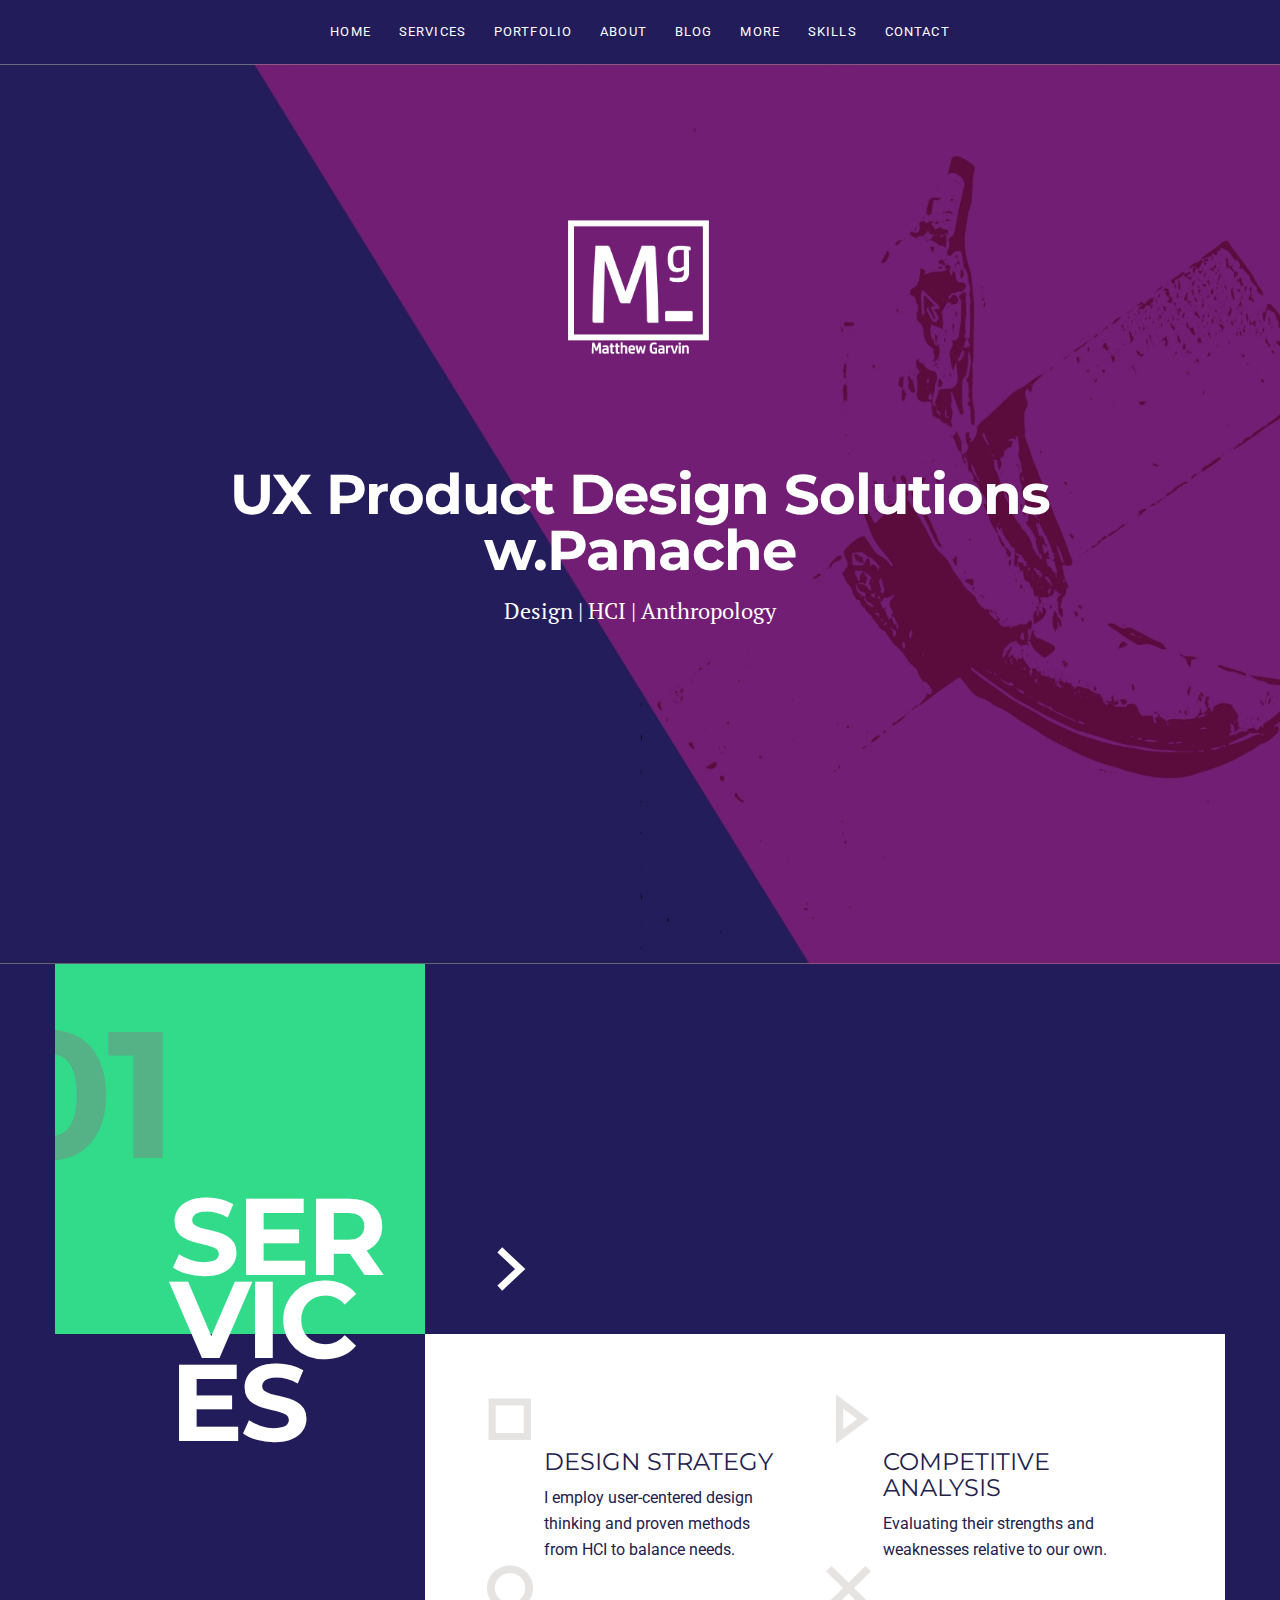
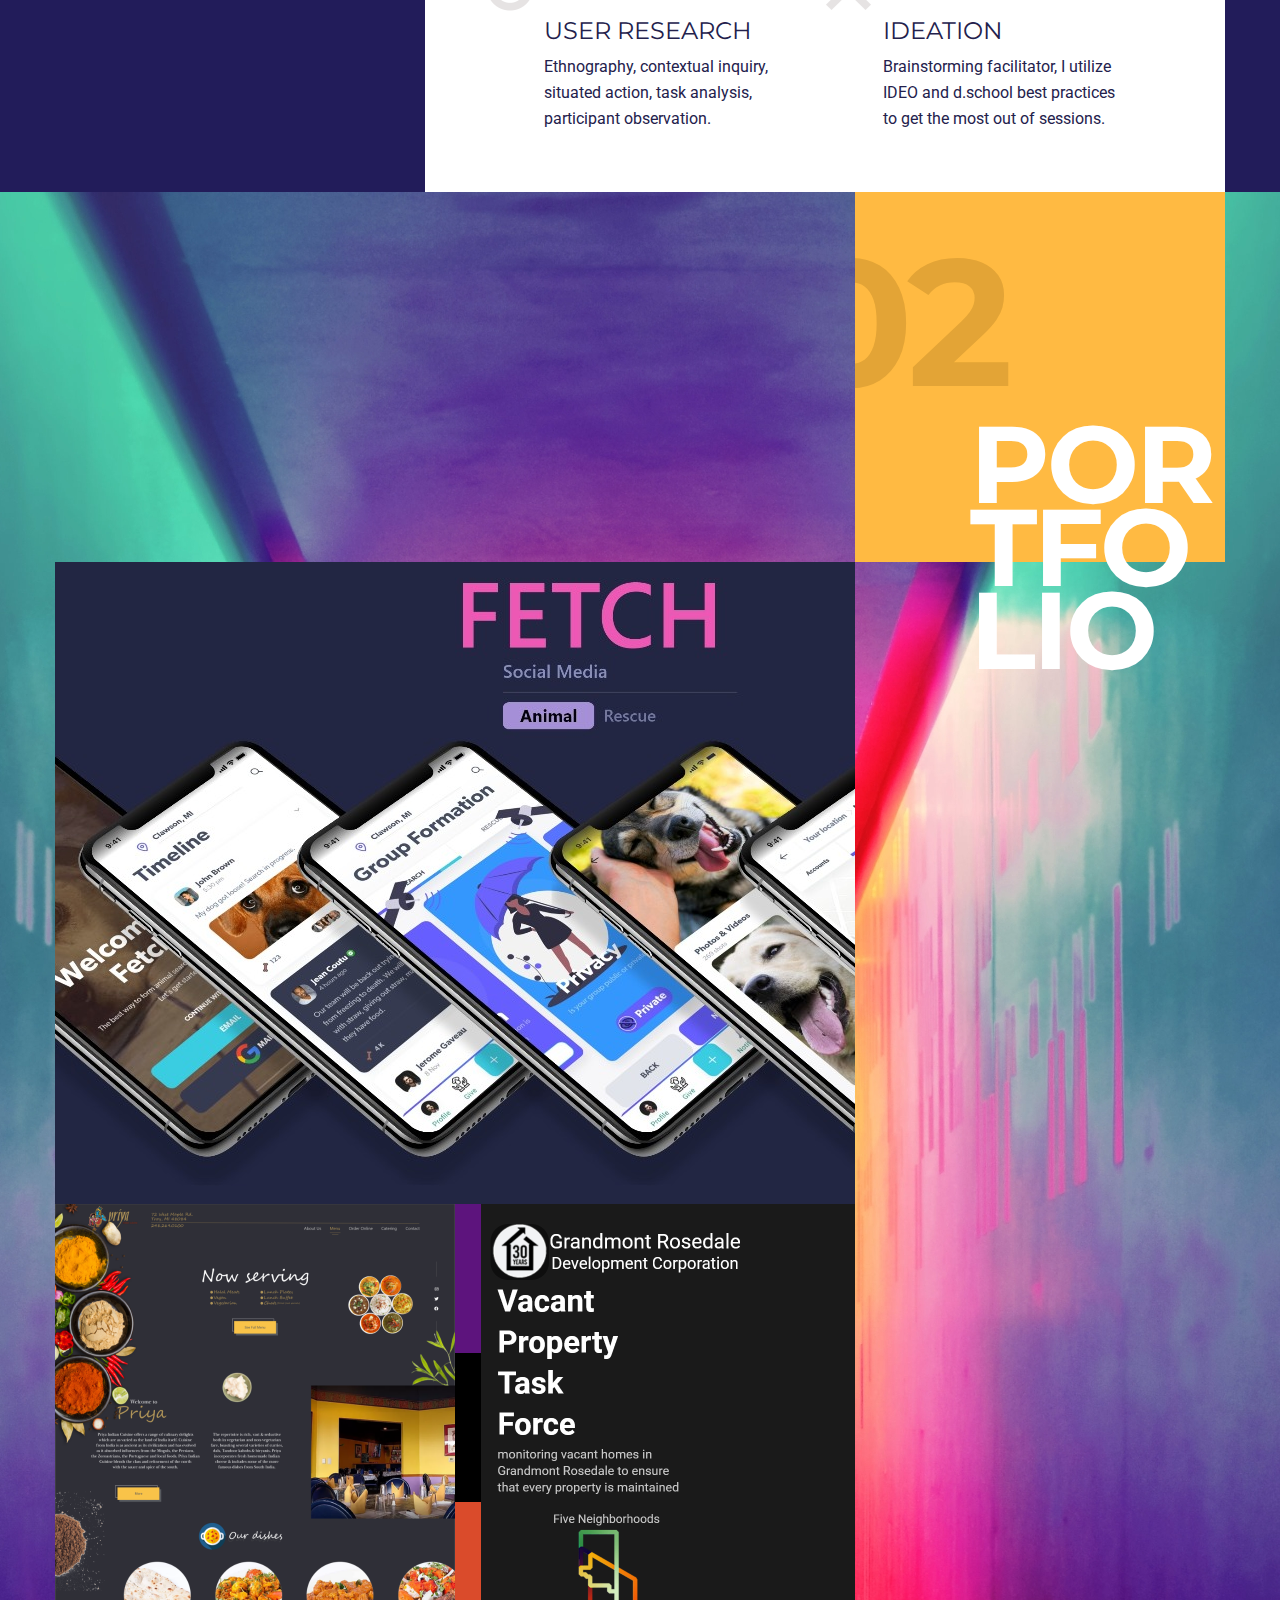
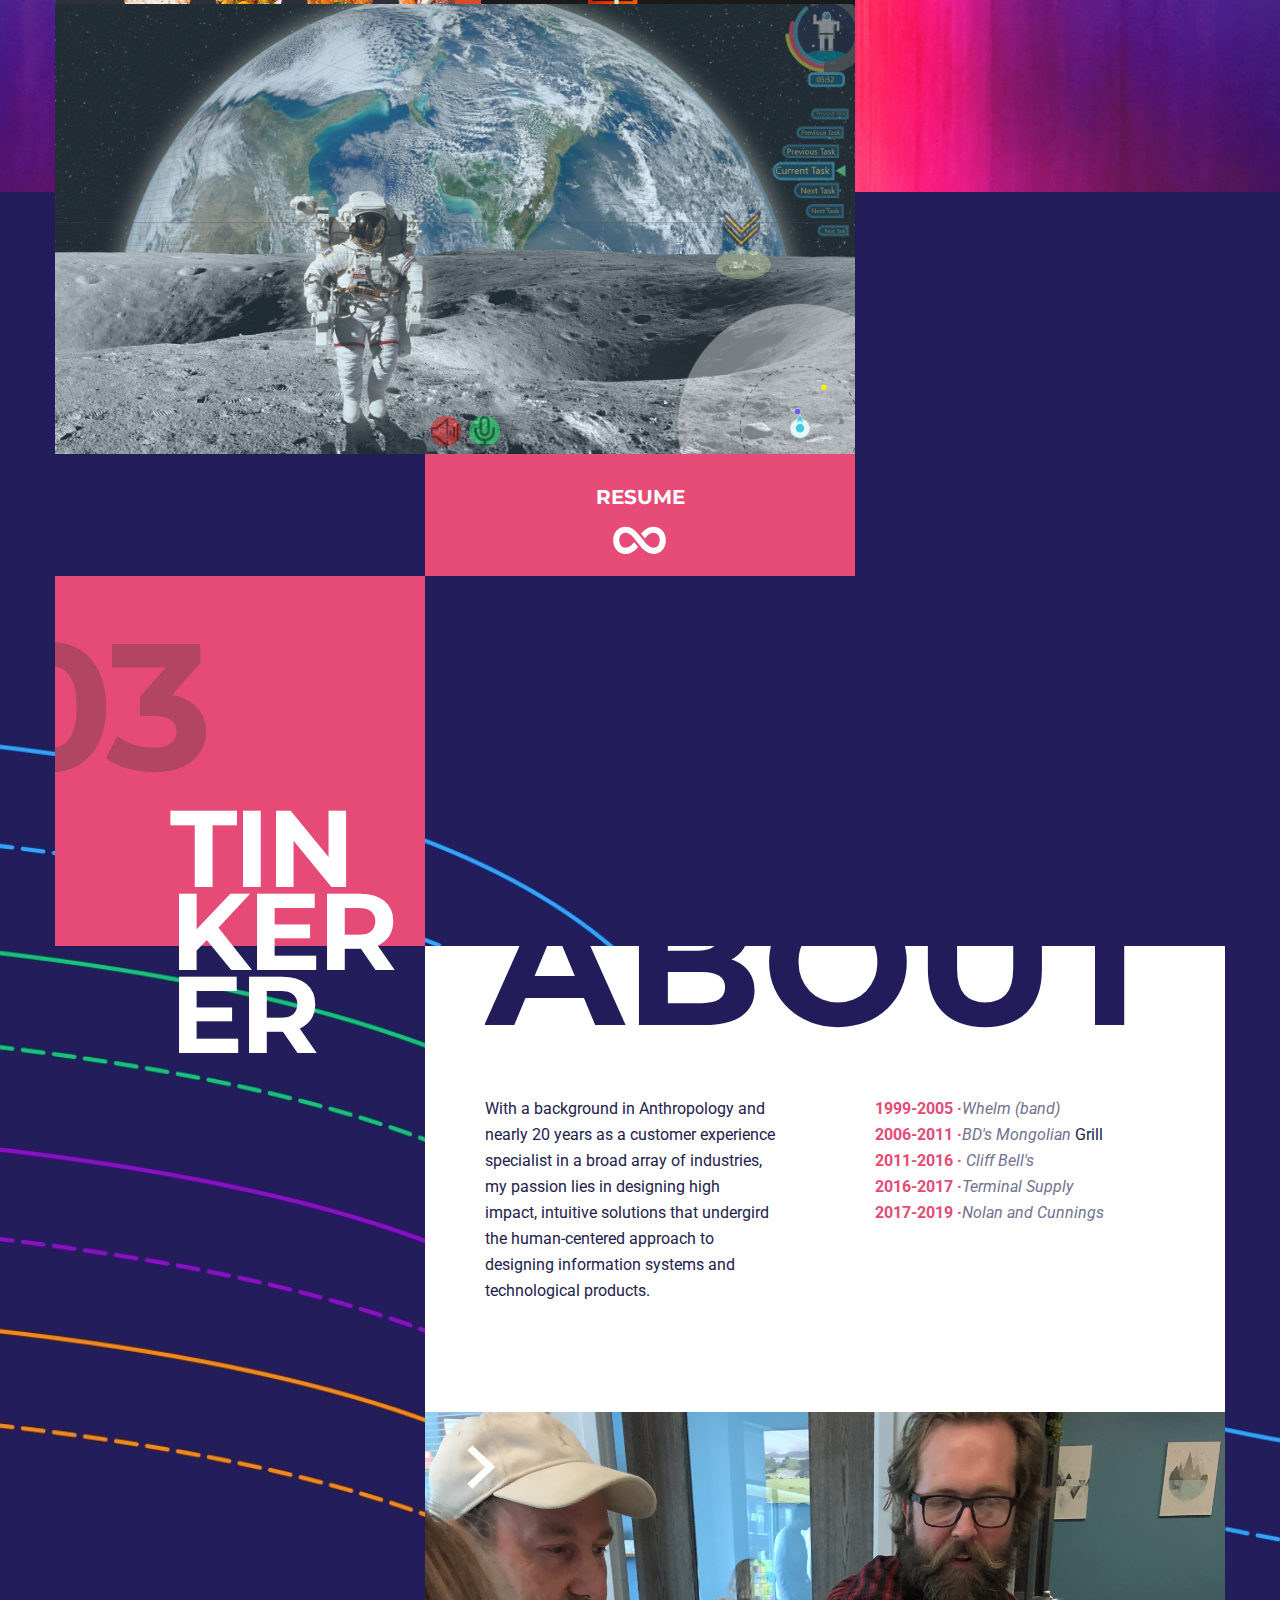
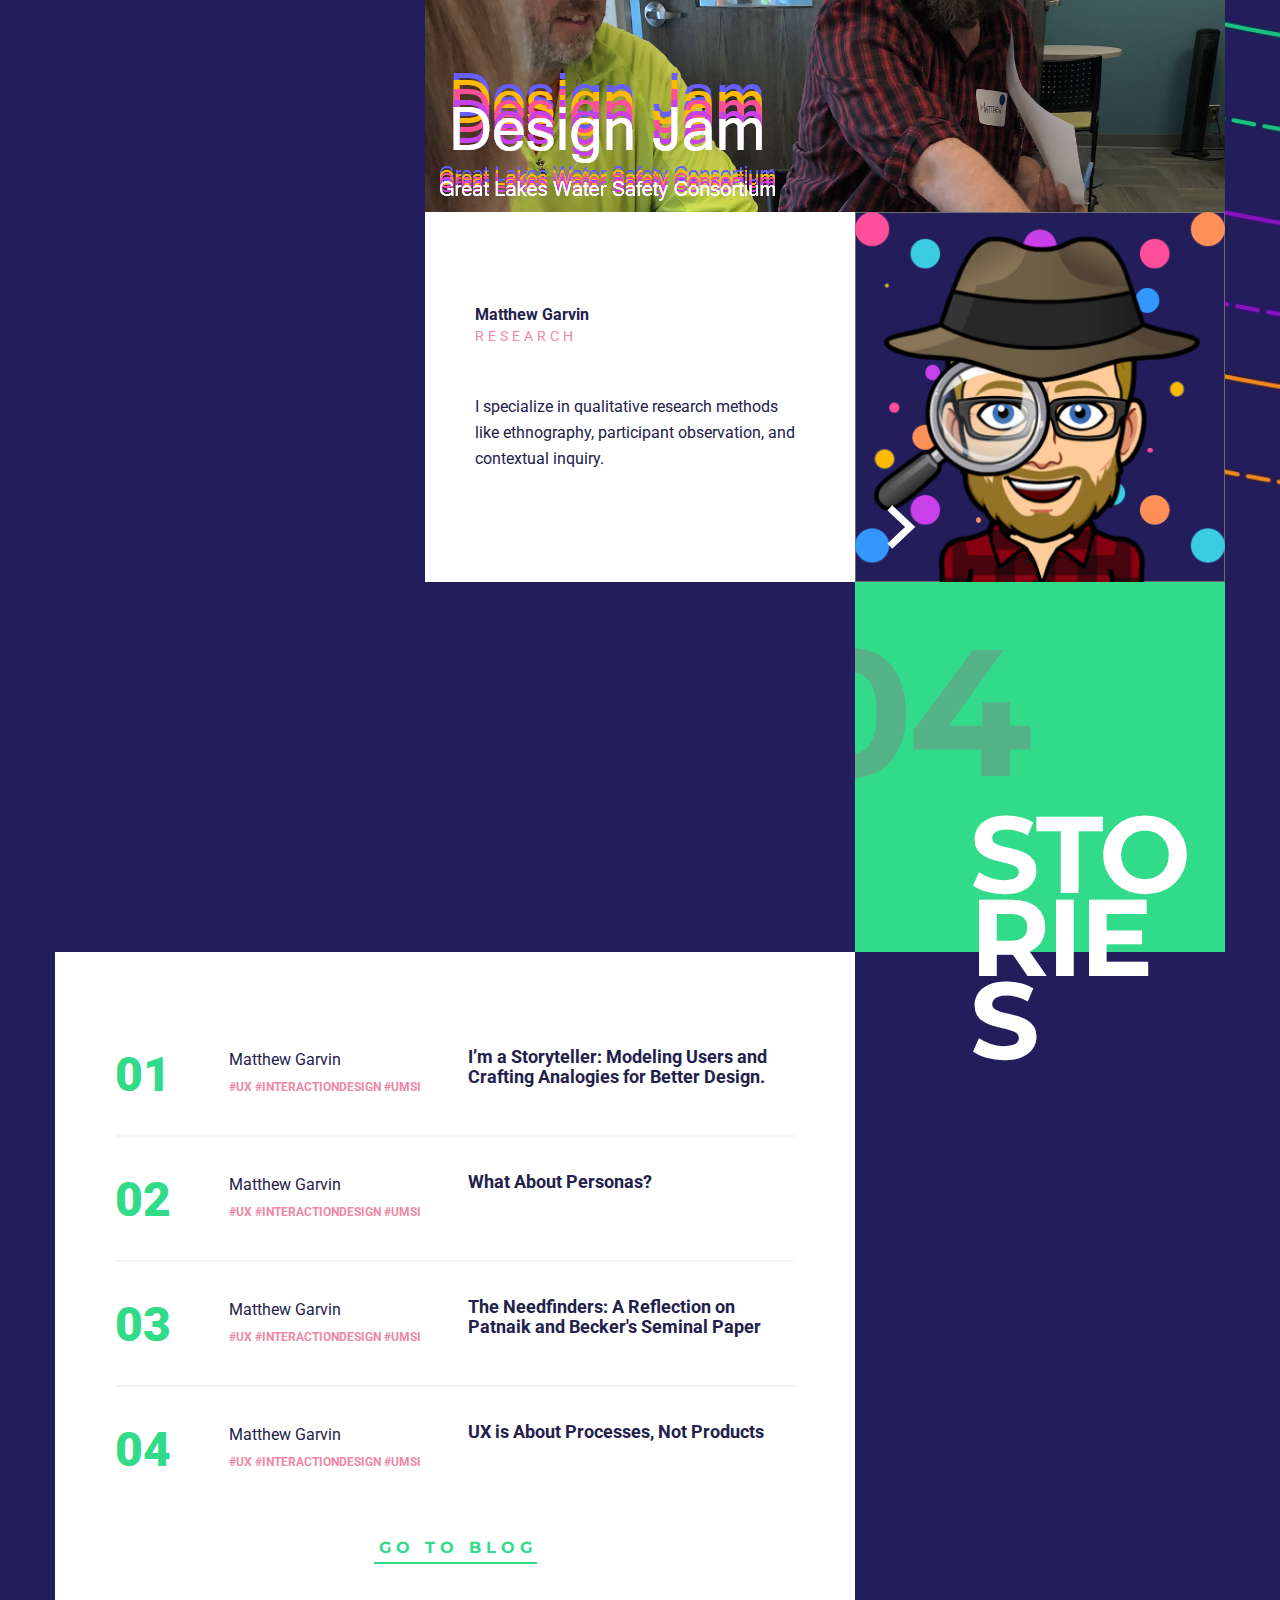
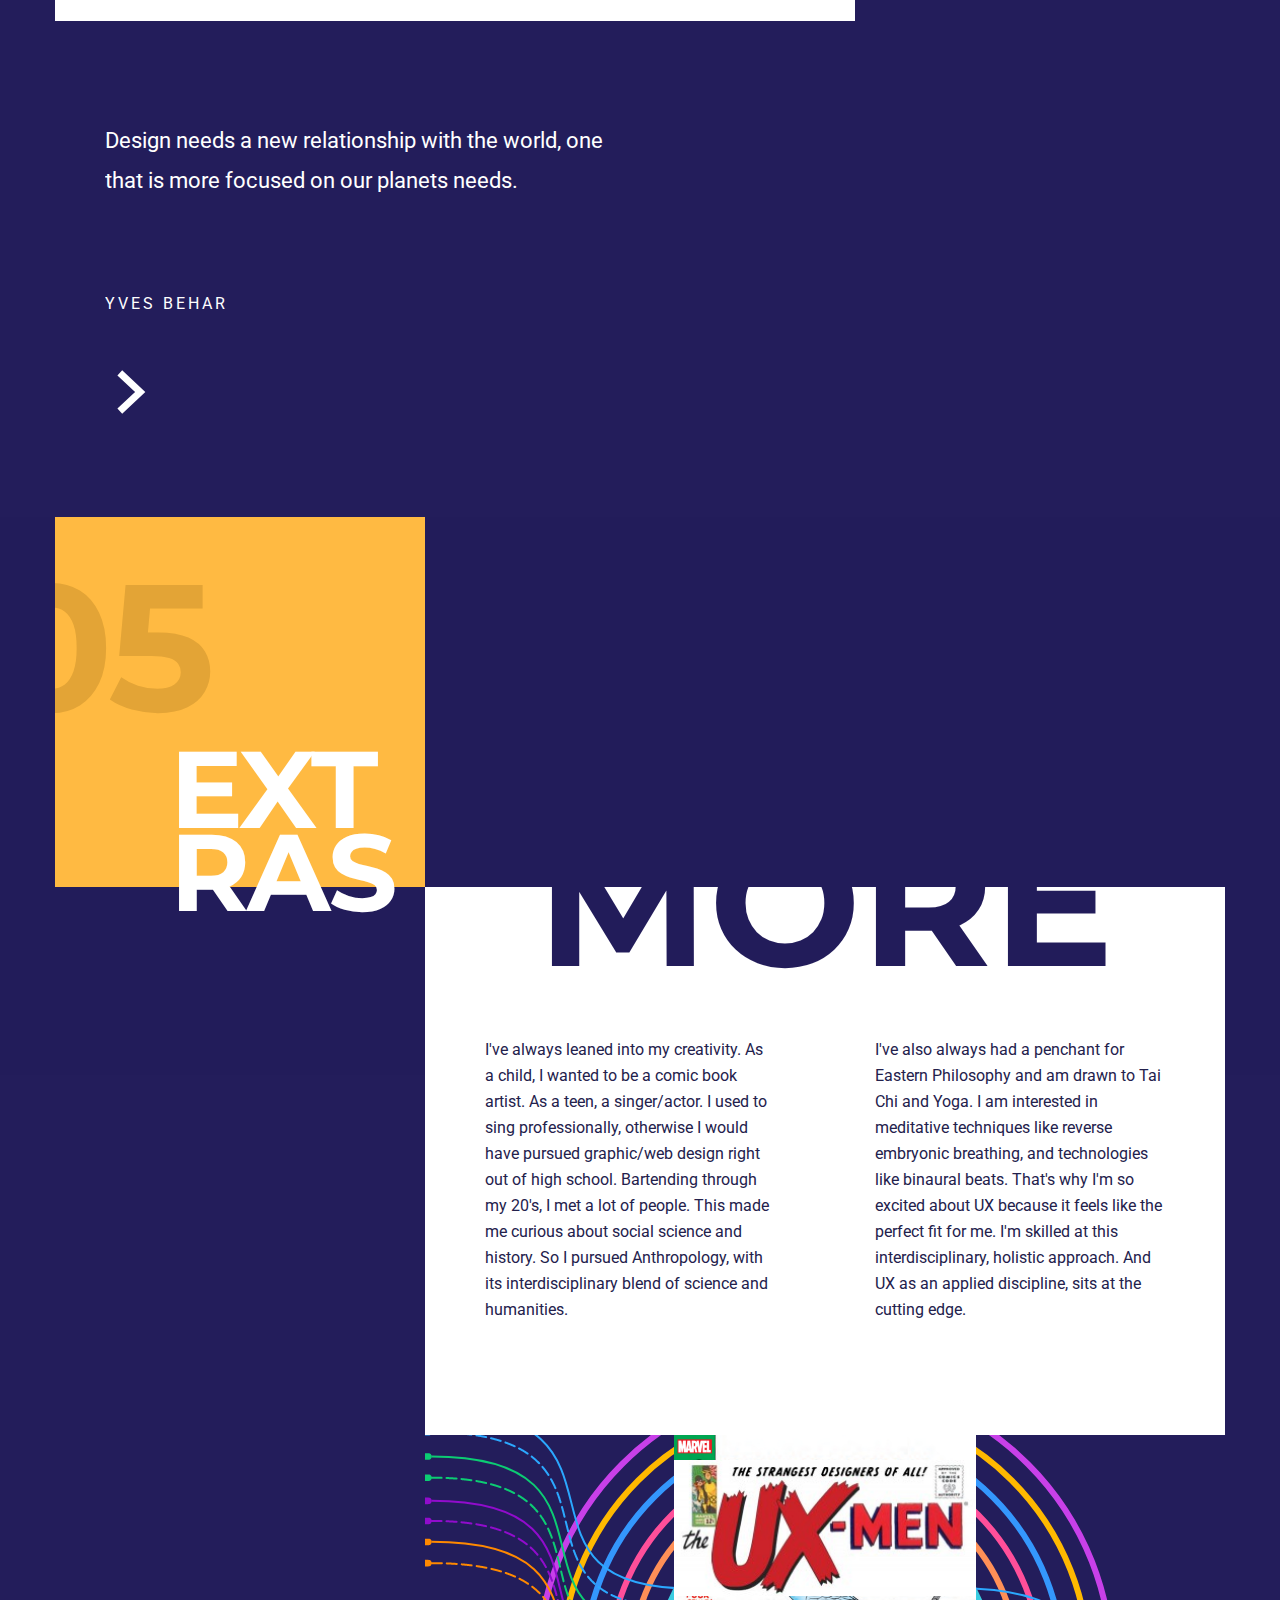
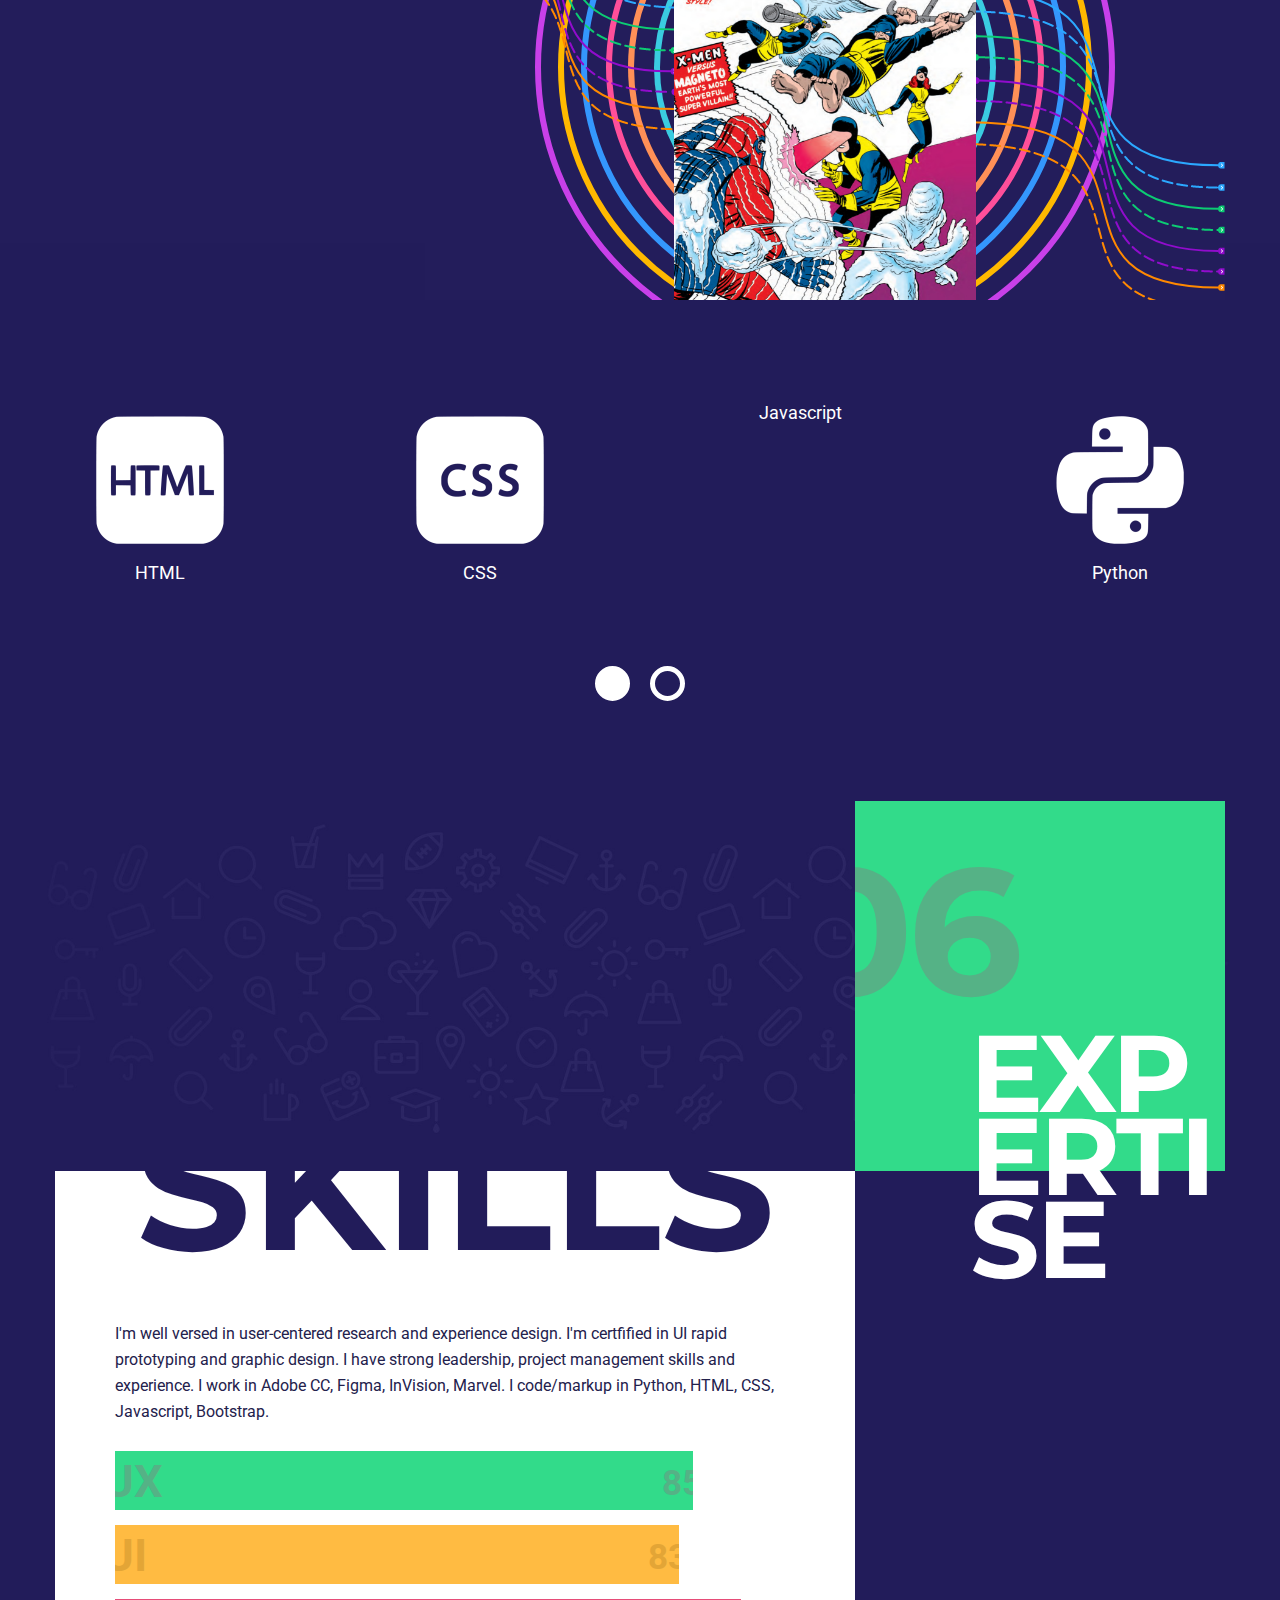
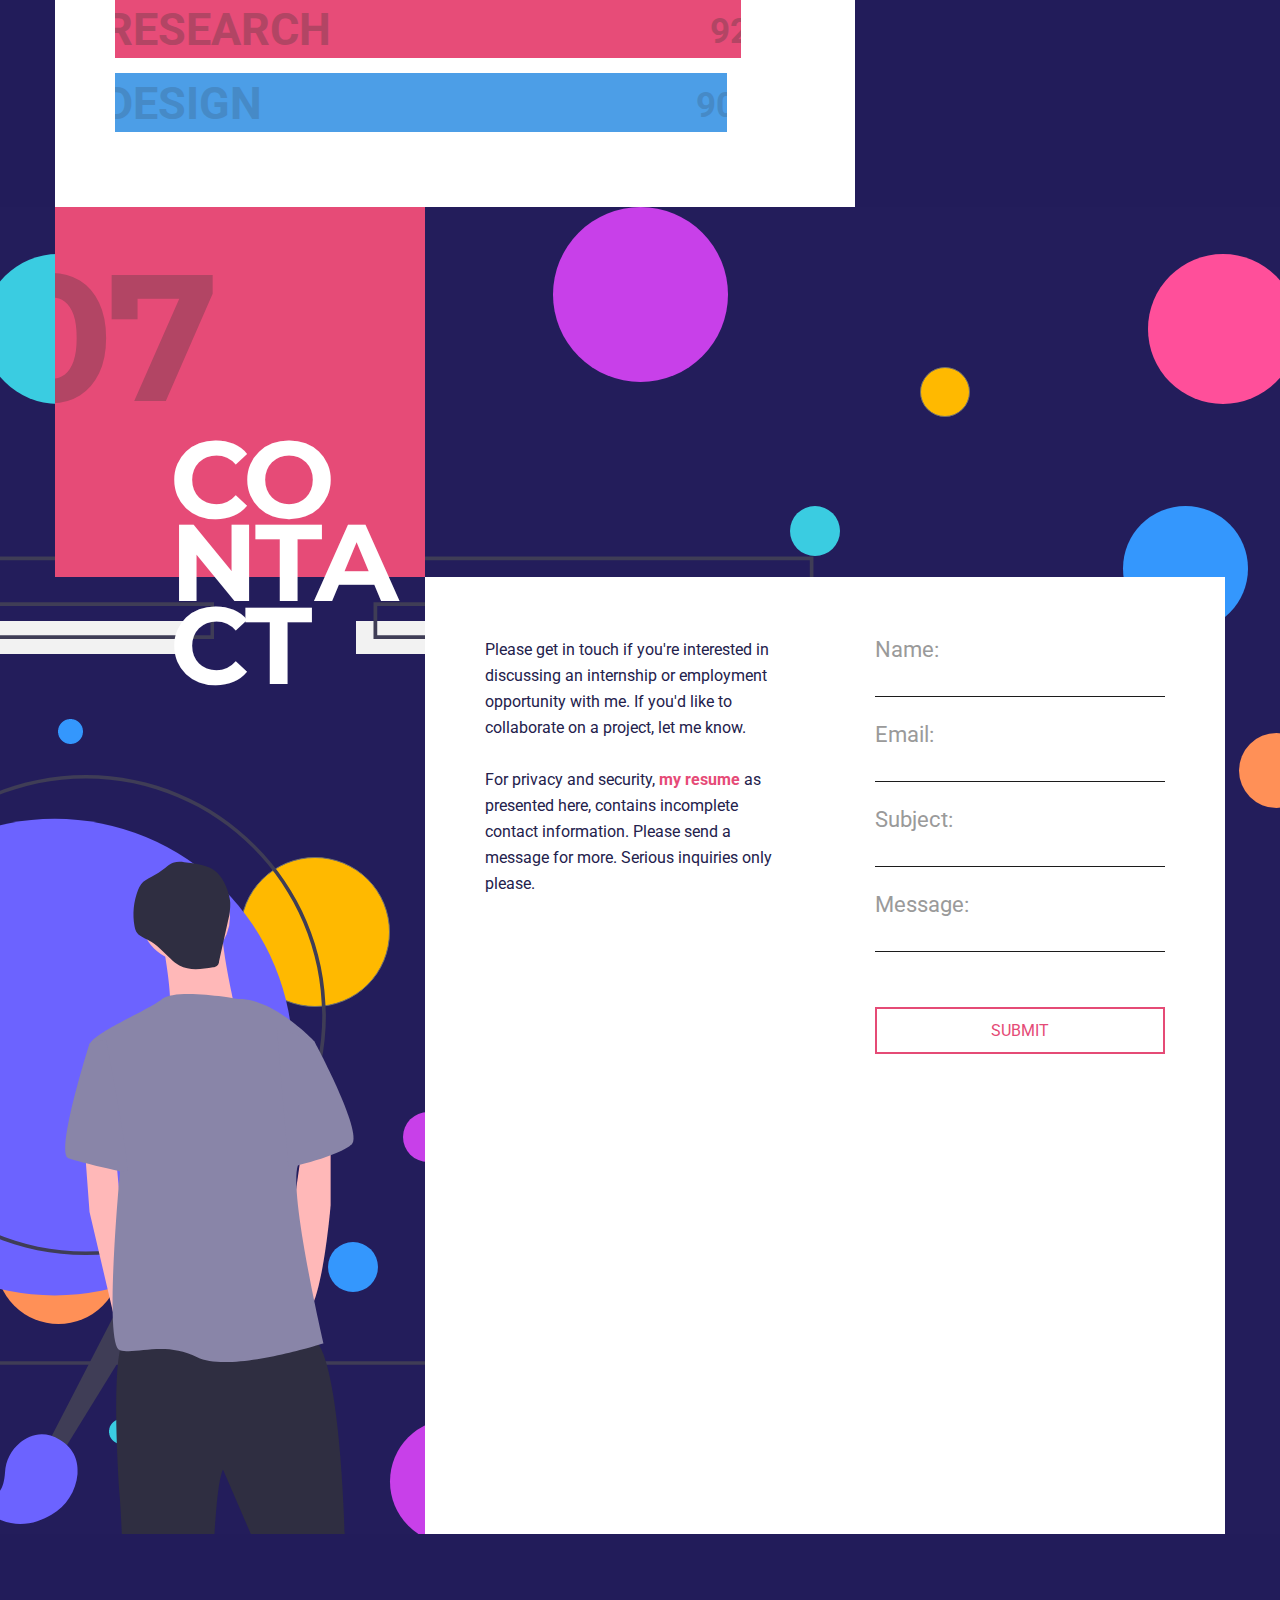
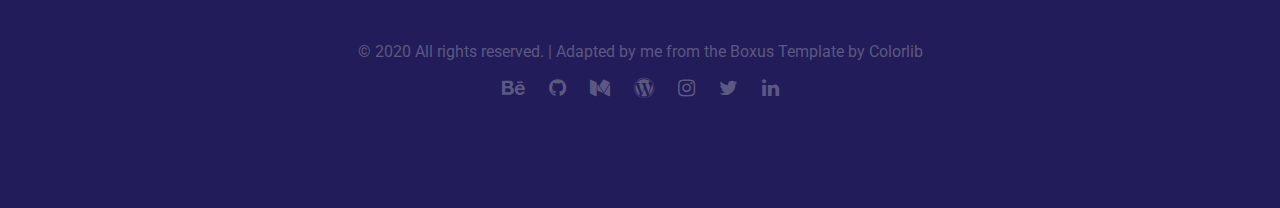
==== commit 107e1203: "update php to js" ====
--- a/index.html
+++ b/index.html
@@ -200,7 +200,7 @@
                                             <img src="images/icon_post.svg" alt="">
                                         </p>
                                         <p class="portfolio-text">FETCH</p>
-                                        <p class="portfolio-sec-text">Mobile App</p>
+                                        <p class="portfolio-sec-text">Mobile Concept</p>
                                     </div>
                                 </div>
                             </a>
@@ -562,8 +562,8 @@
                                 <p class="fw-slide-text">CSS</p>
                             </li>
                             <li class="fw-slide">
-                                <img src="demo-images/PHP_icon.png" alt="">
-                                <p class="fw-slide-text">PHP</p>
+                                <img src="demo-images/js_icon.png" alt="">
+                                <p class="fw-slide-text">Javascript</p>
                             </li>
                             <li class="fw-slide">
                                 <img src="demo-images/PYTHON_icon.png" alt="">
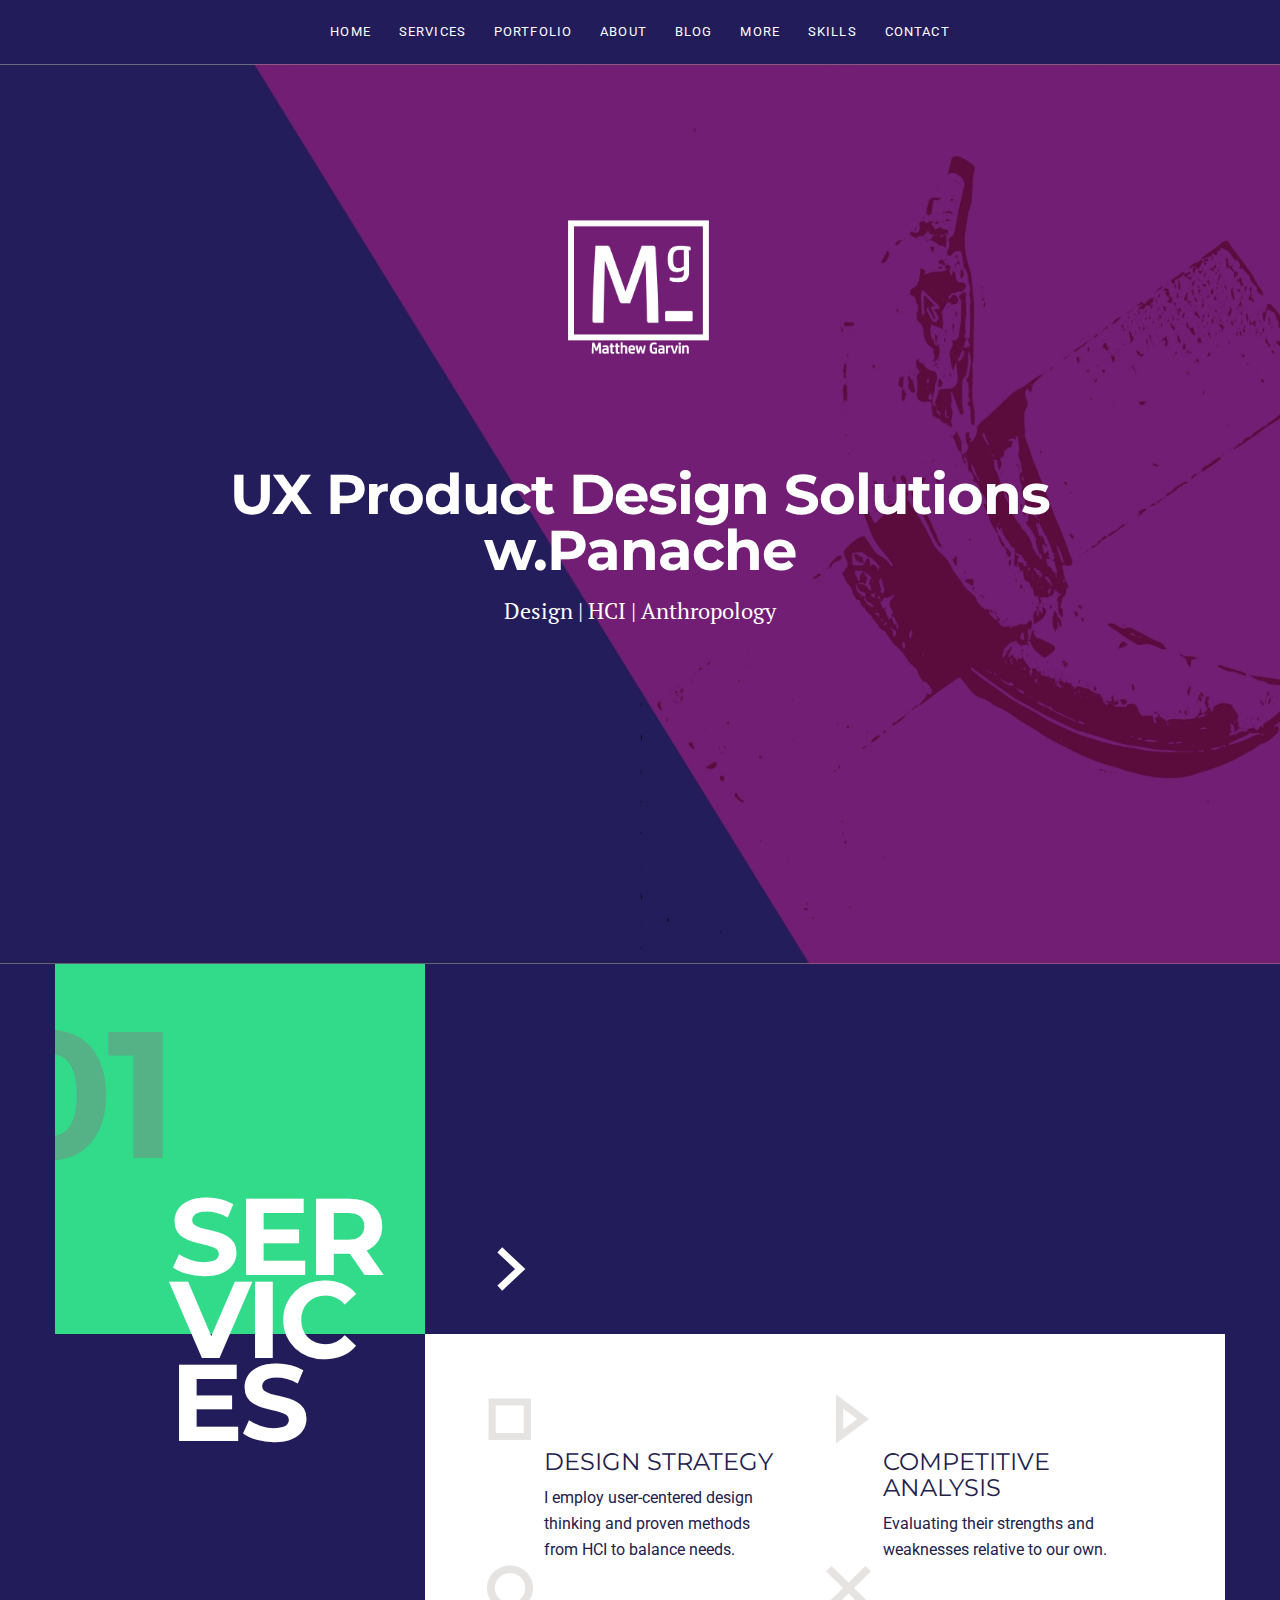
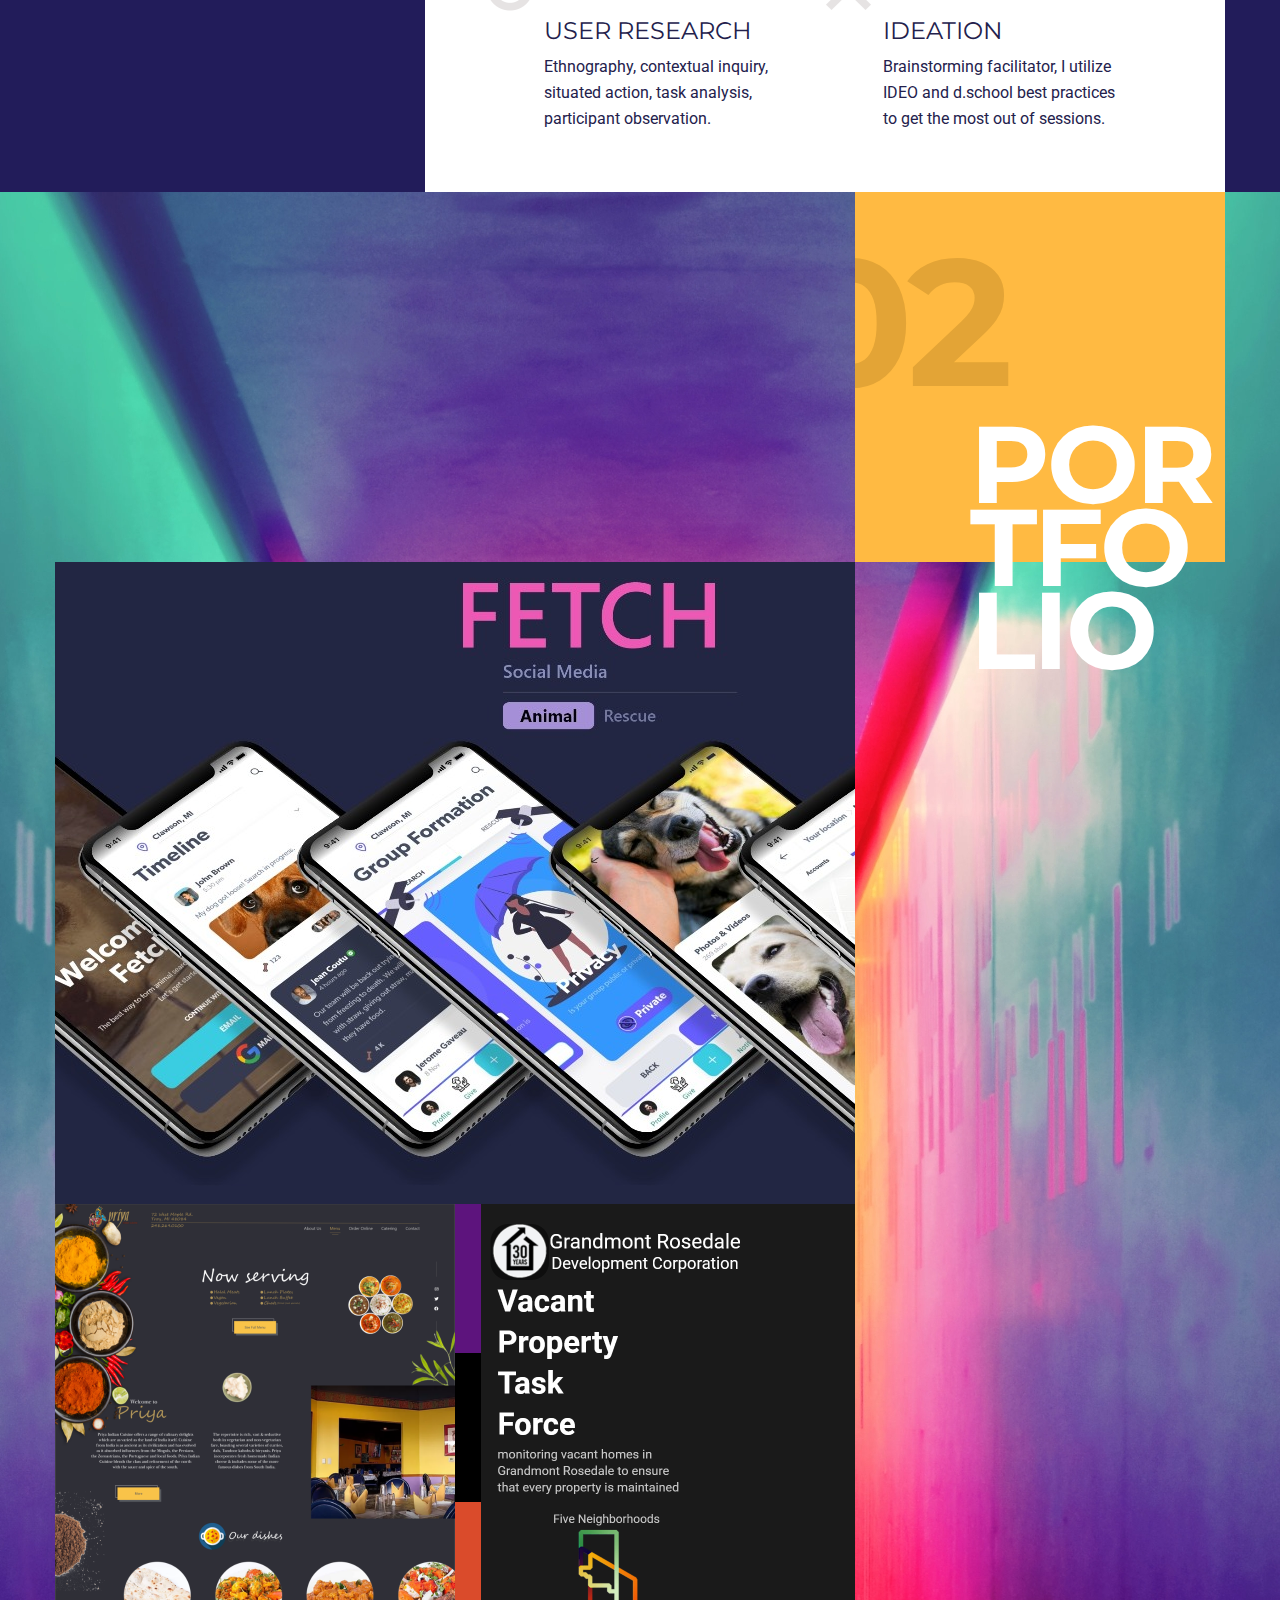
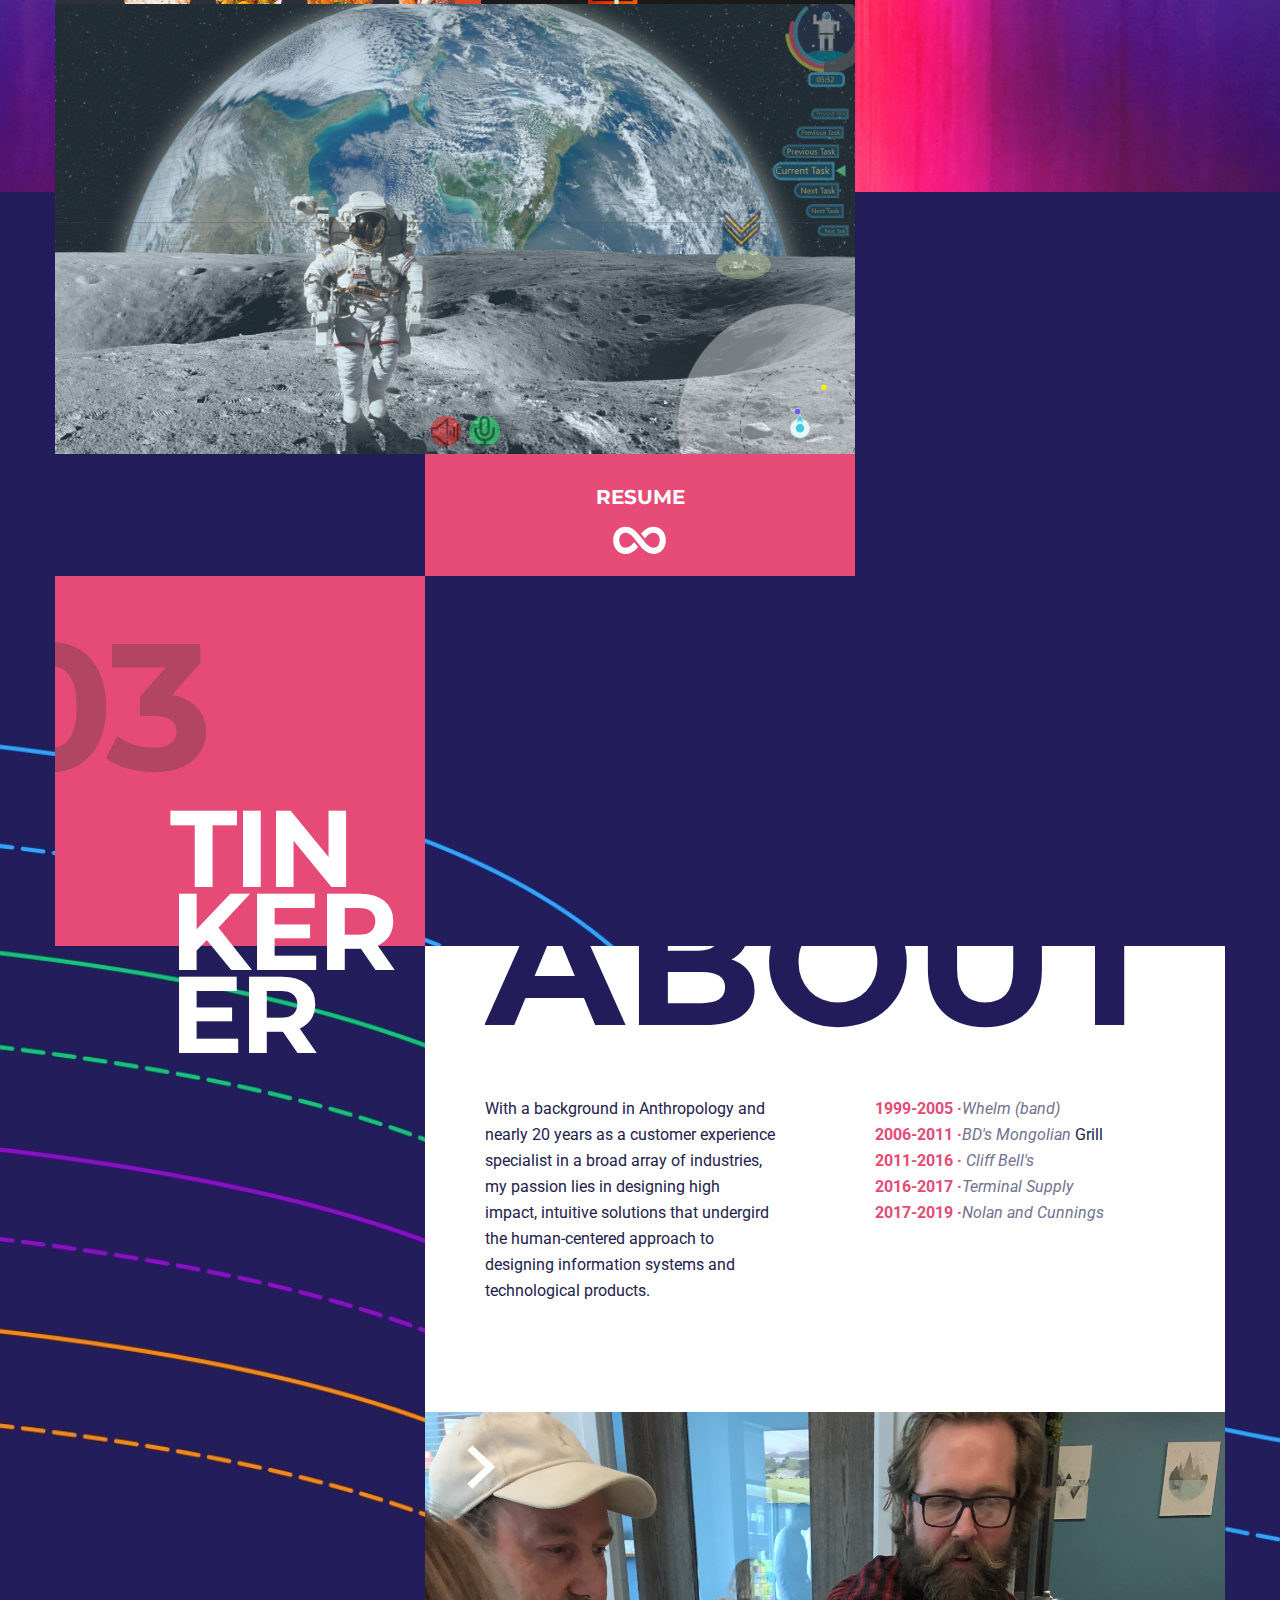
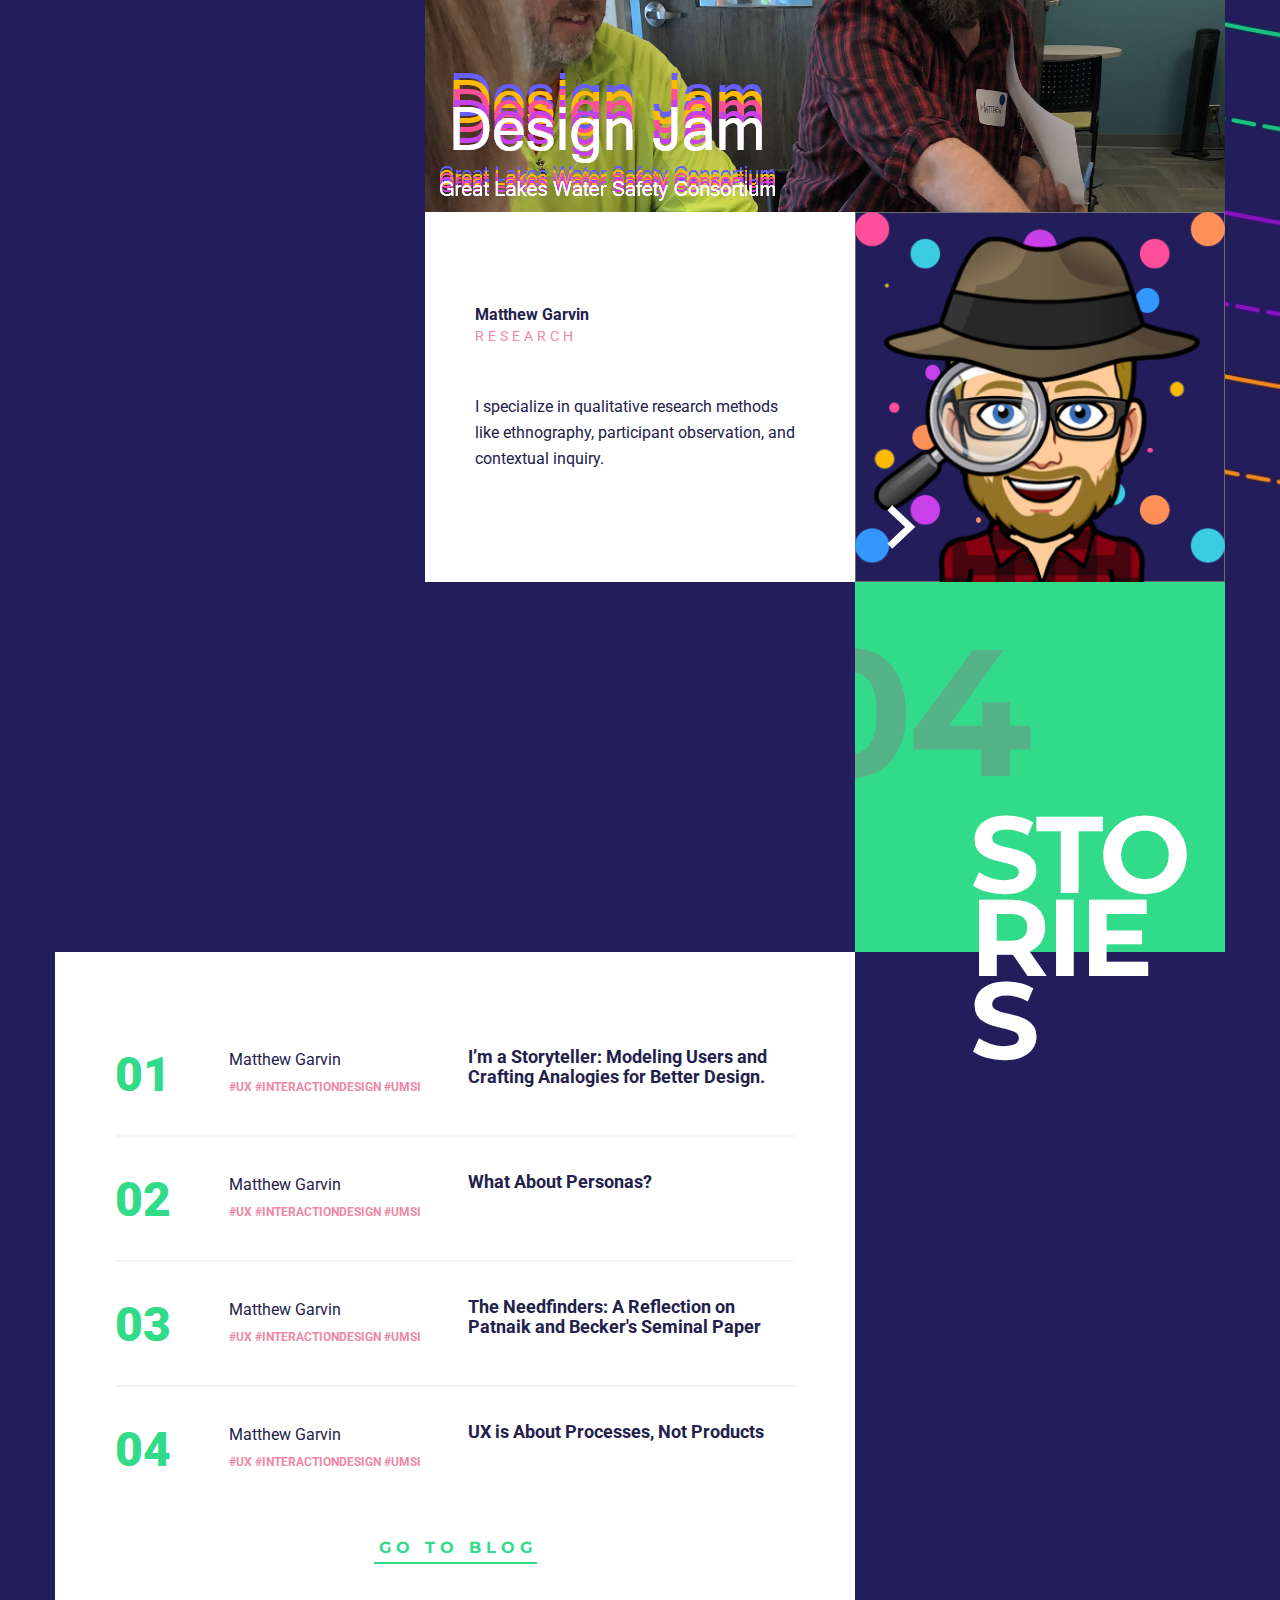
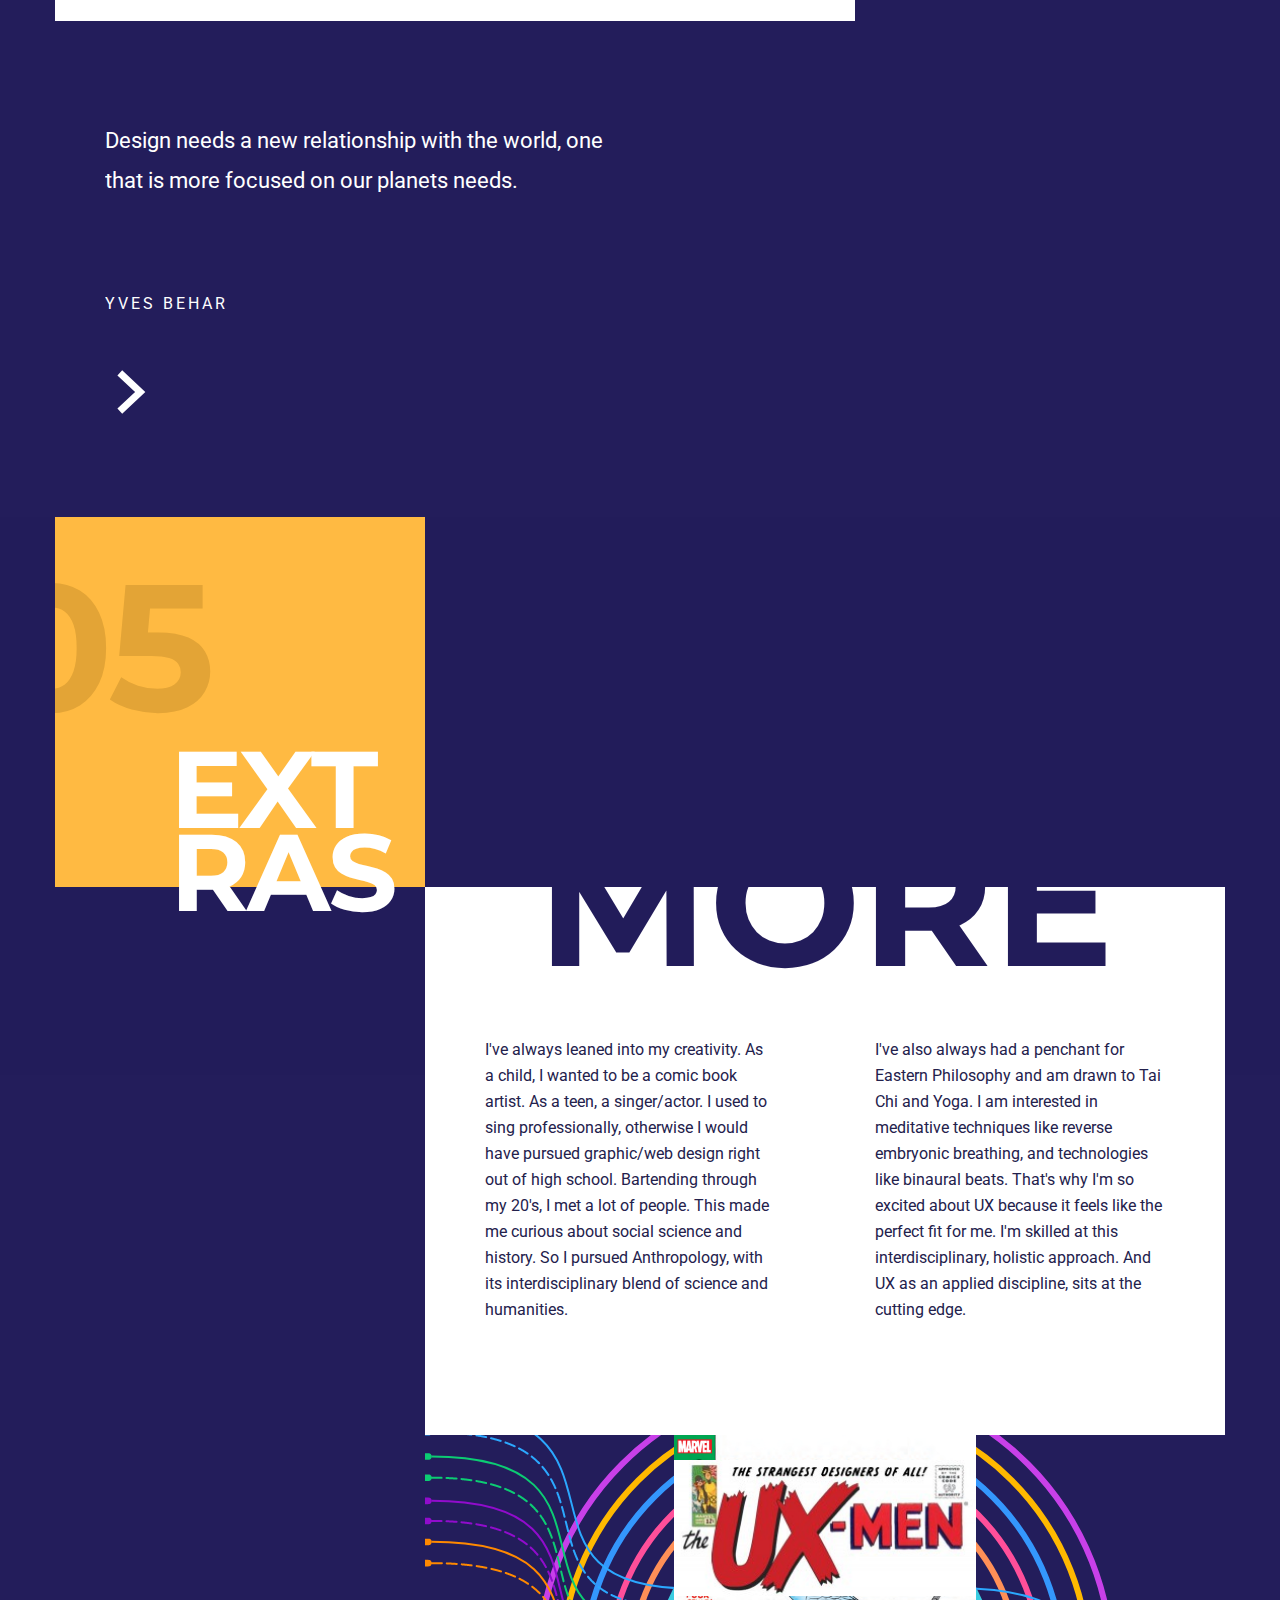
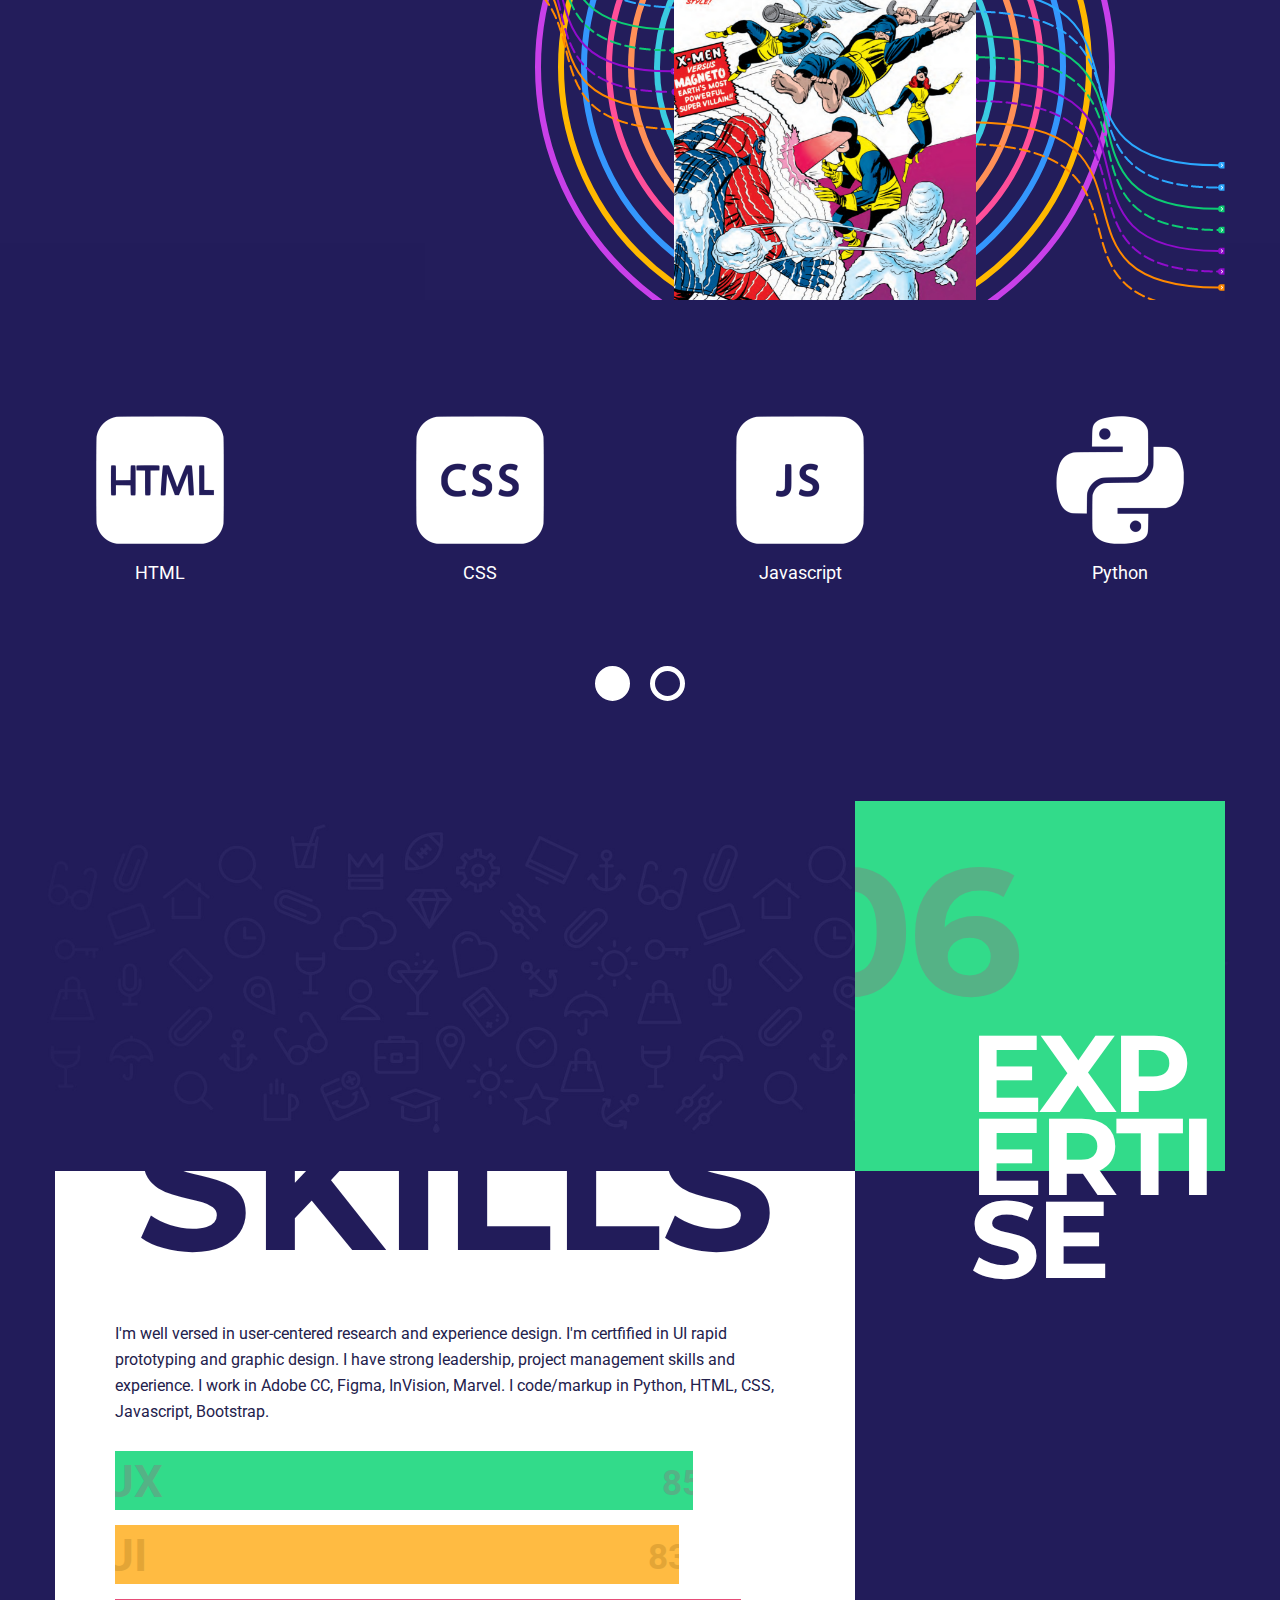
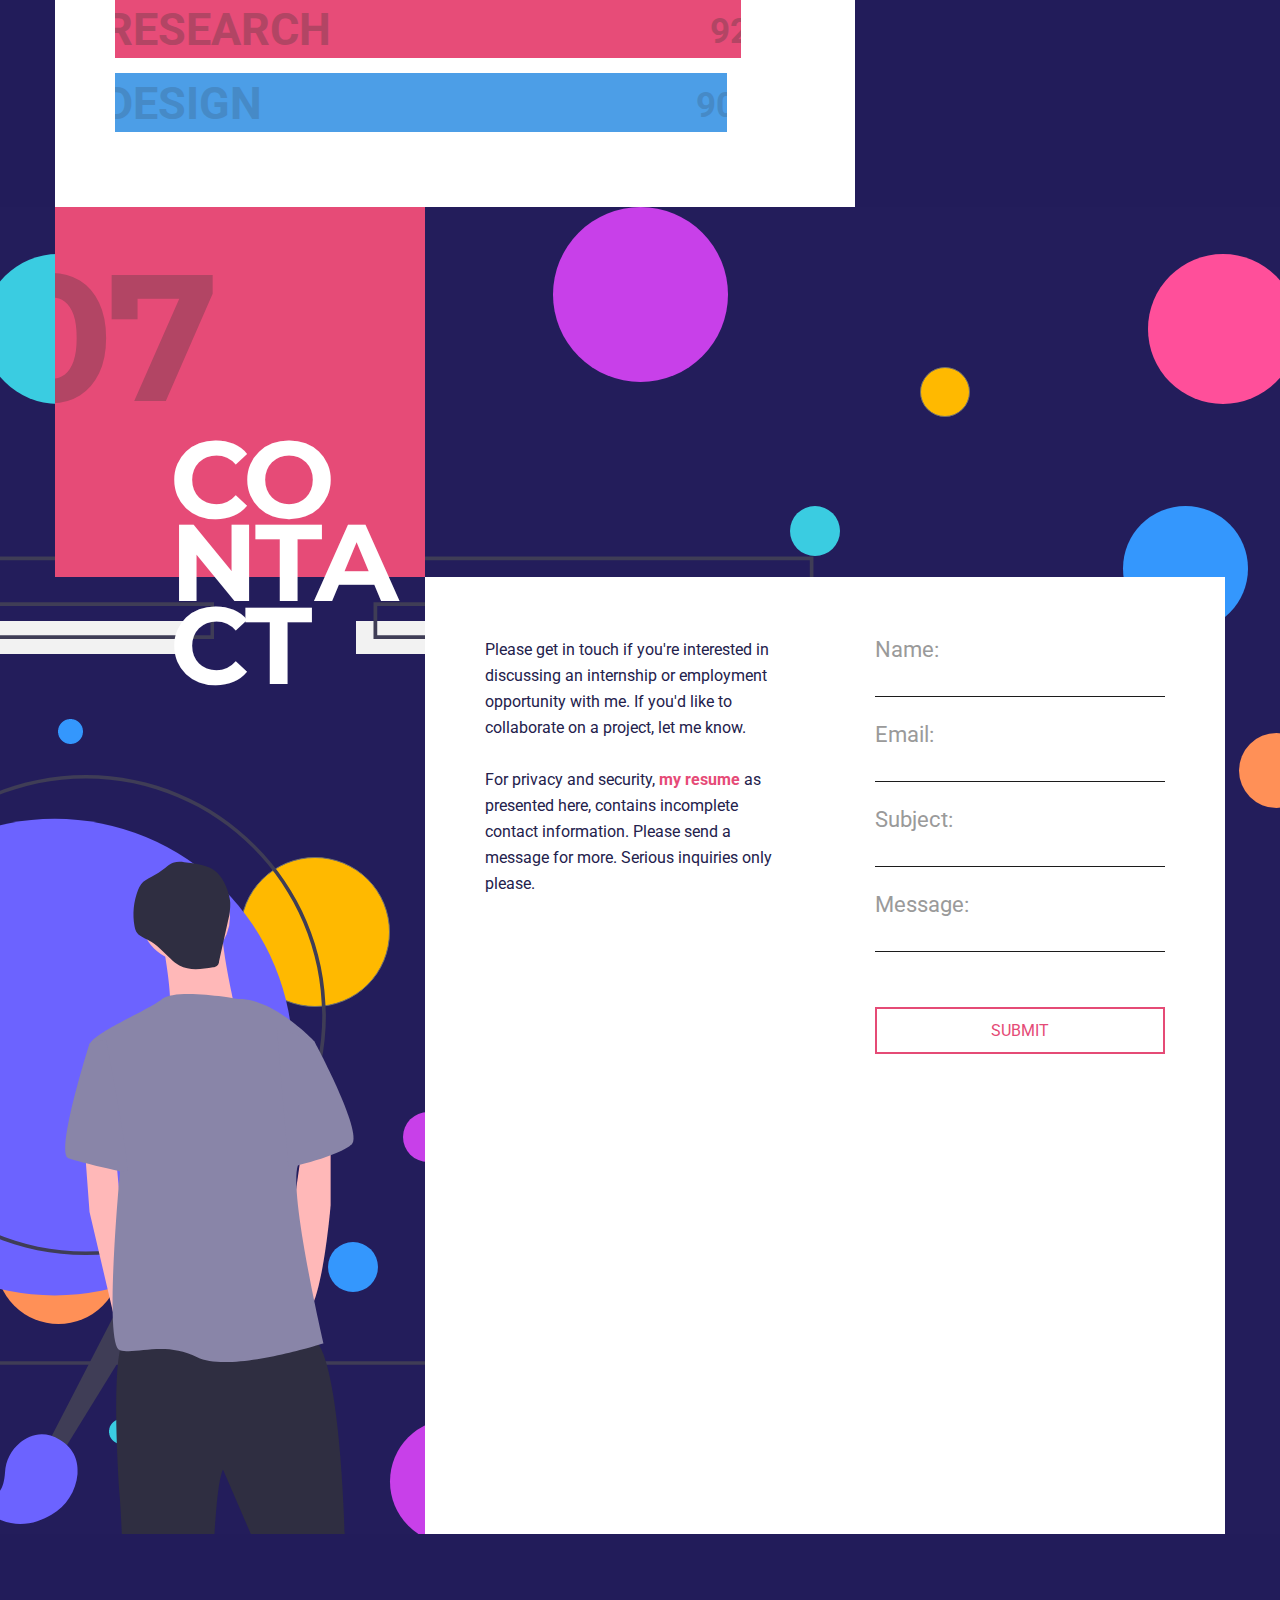
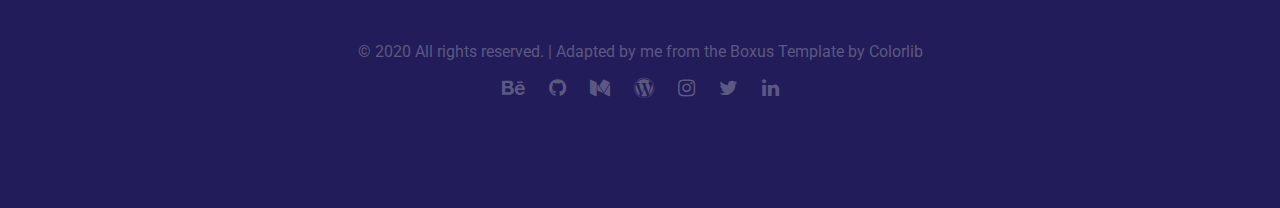
==== commit 4a39371f: "Update index.html" ====
--- a/index.html
+++ b/index.html
@@ -278,7 +278,7 @@
                         <div class="one_half ">With a background in Anthropology and nearly 20 years as a customer experience specialist in a broad array of industries, my passion lies in designing high impact, intuitive solutions that undergird the human-centered approach to designing information systems and technological products.<br>
 							<!-- <br>
 							Please click here to <a href='https://github.com/mtthwgrvn/portfolio/blob/master/2020_resume.pdf'>view</a> or <a href='https://github.com/mtthwgrvn/portfolio/raw/master/2020_resume.pdf'>download</a> my resume. -->
-                          
+
                         &nbsp;</div>
                         <div class="one_half last ">
                             <p><span style="color: #e54b76;"><strong>1999-2005 ·</strong></span><em><span style="color: #727190">Whelm (band)</span></em><br>
@@ -562,7 +562,7 @@
                                 <p class="fw-slide-text">CSS</p>
                             </li>
                             <li class="fw-slide">
-                                <img src="demo-images/js_icon.png" alt="">
+                                <img src="demo-images/JS_icon.png" alt="">
                                 <p class="fw-slide-text">Javascript</p>
                             </li>
                             <li class="fw-slide">
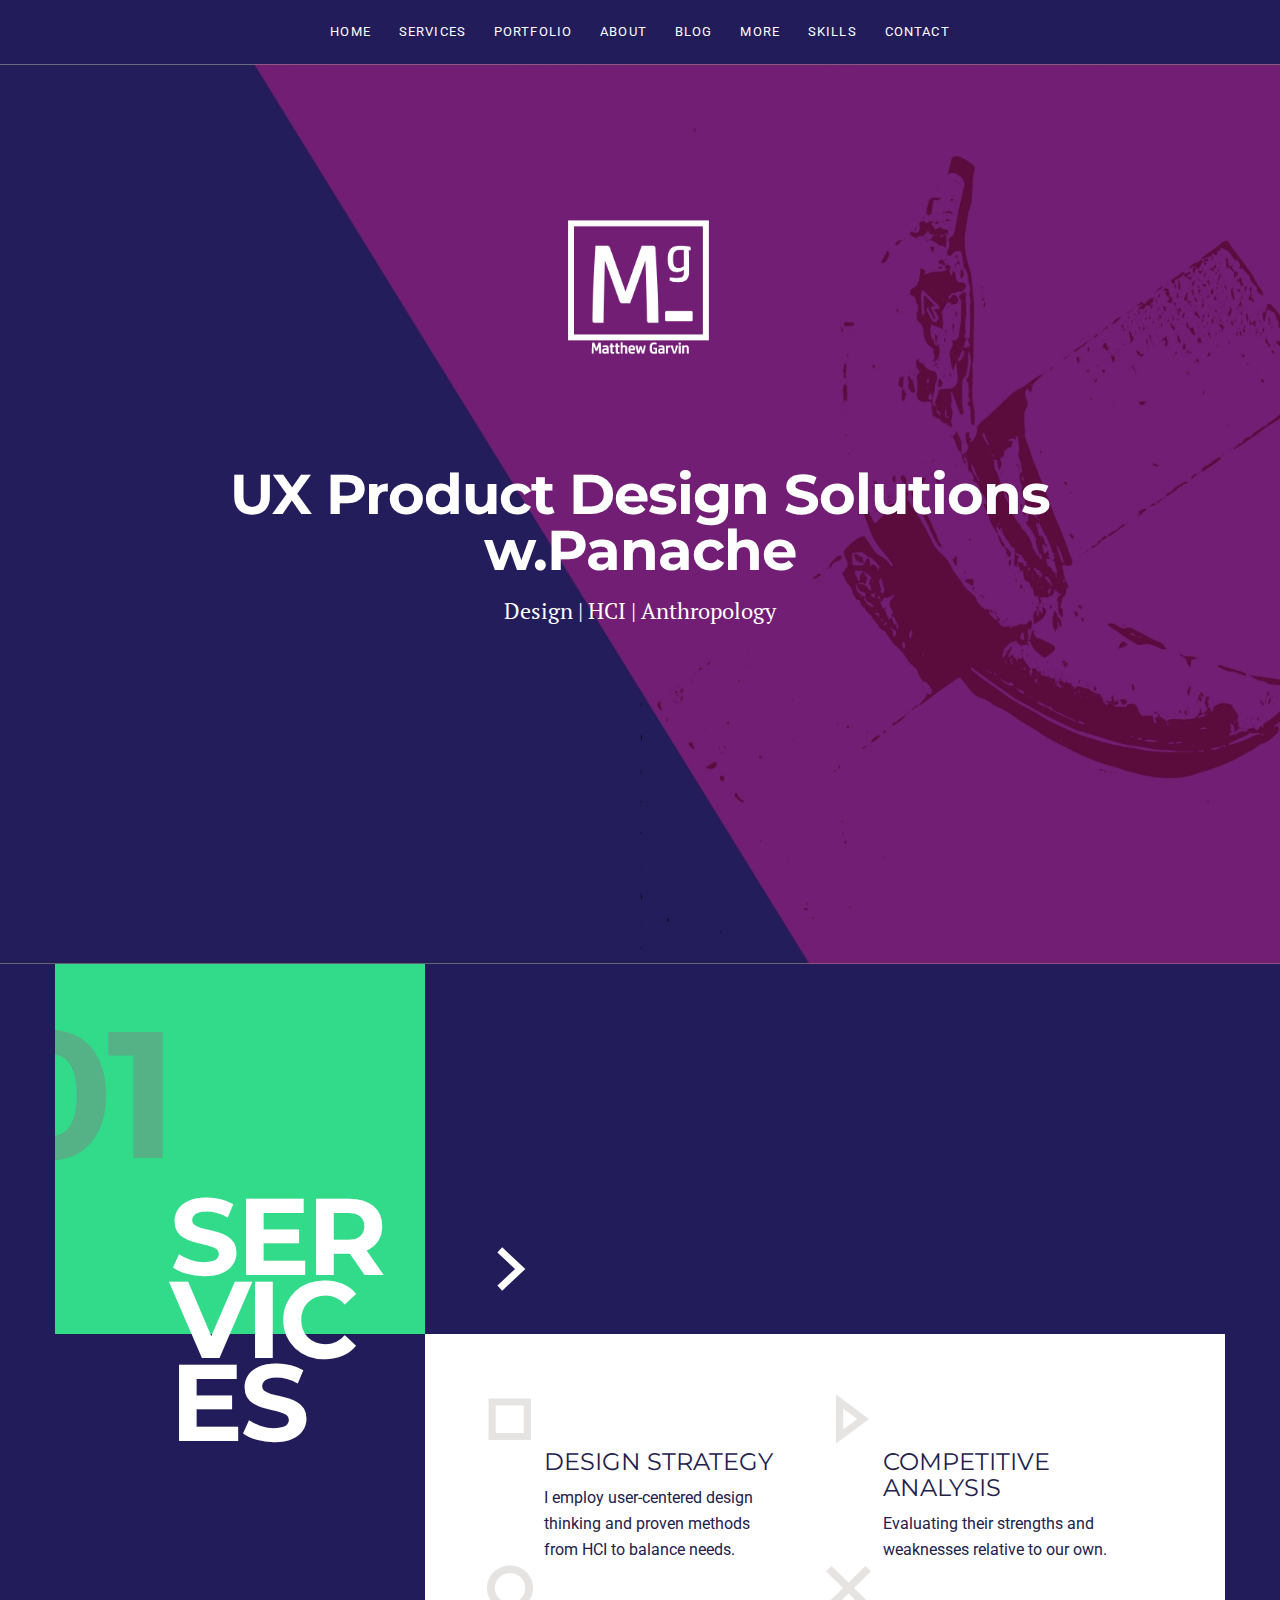
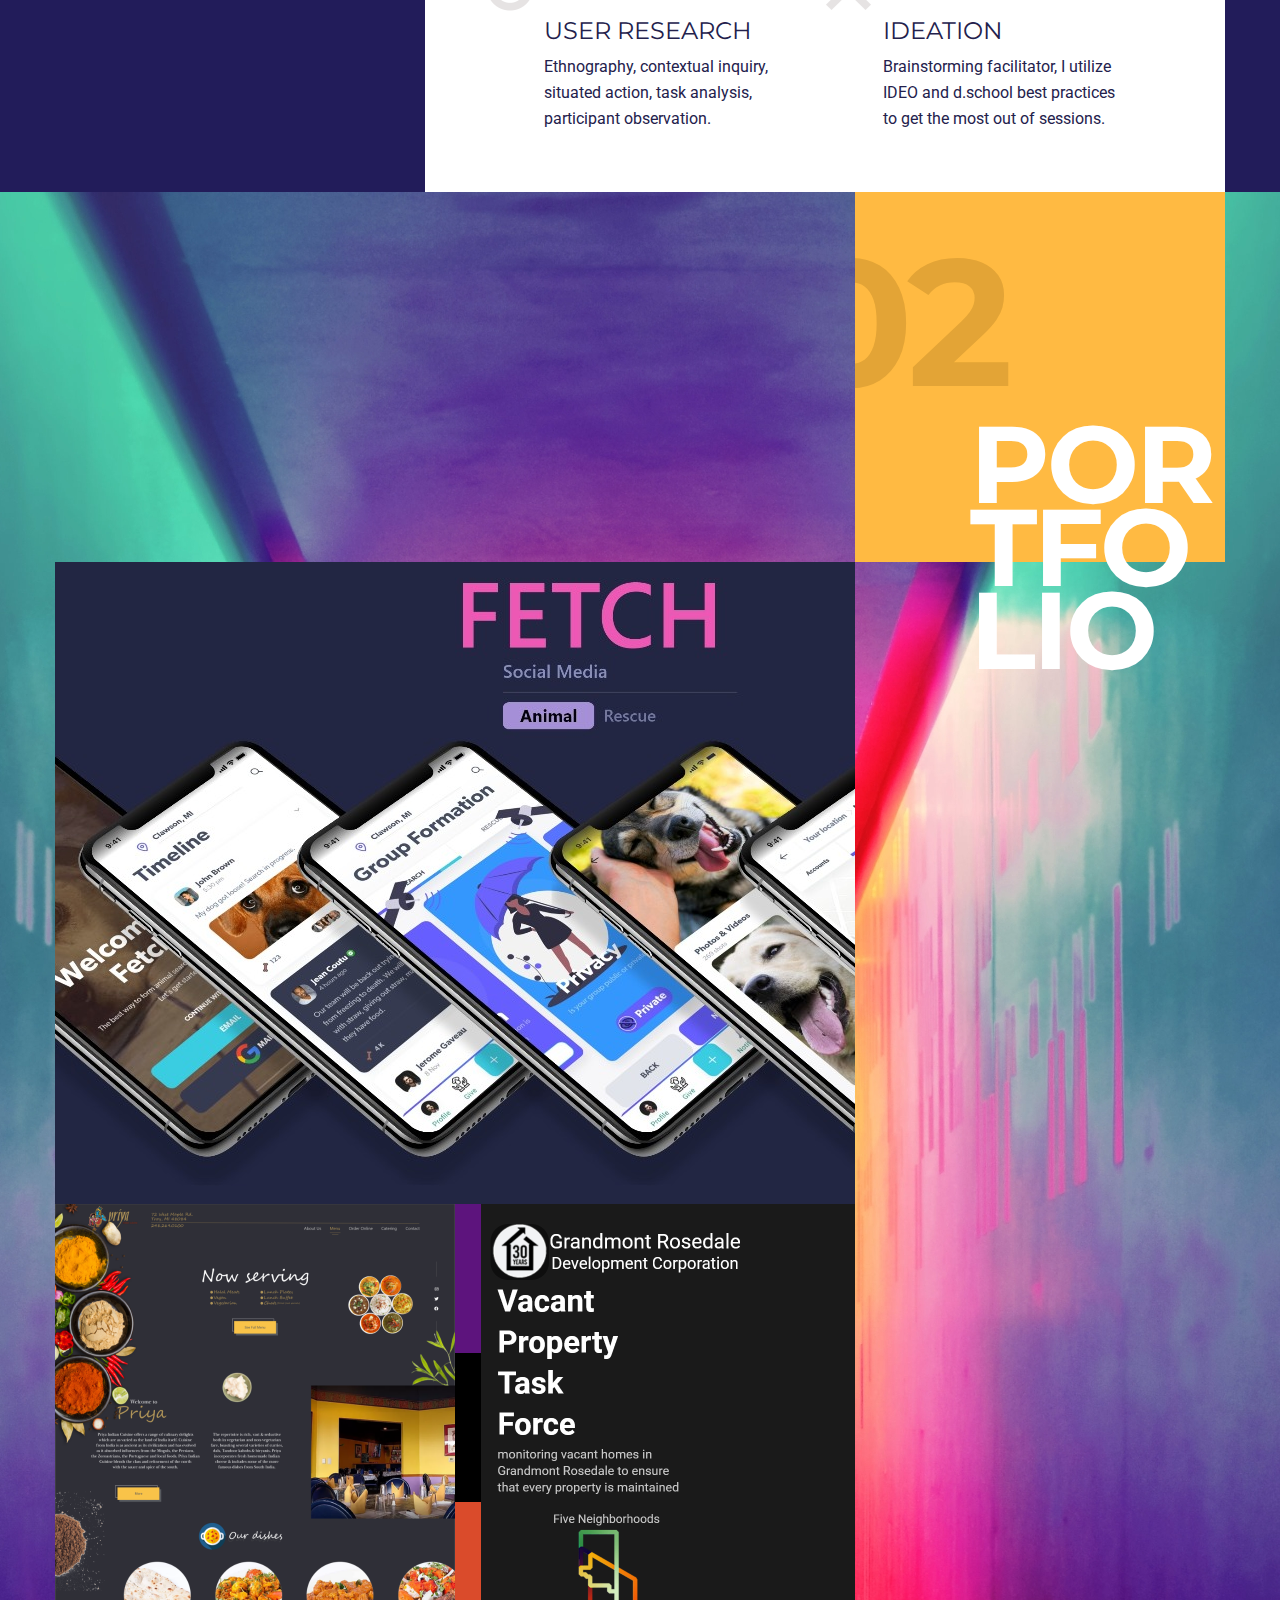
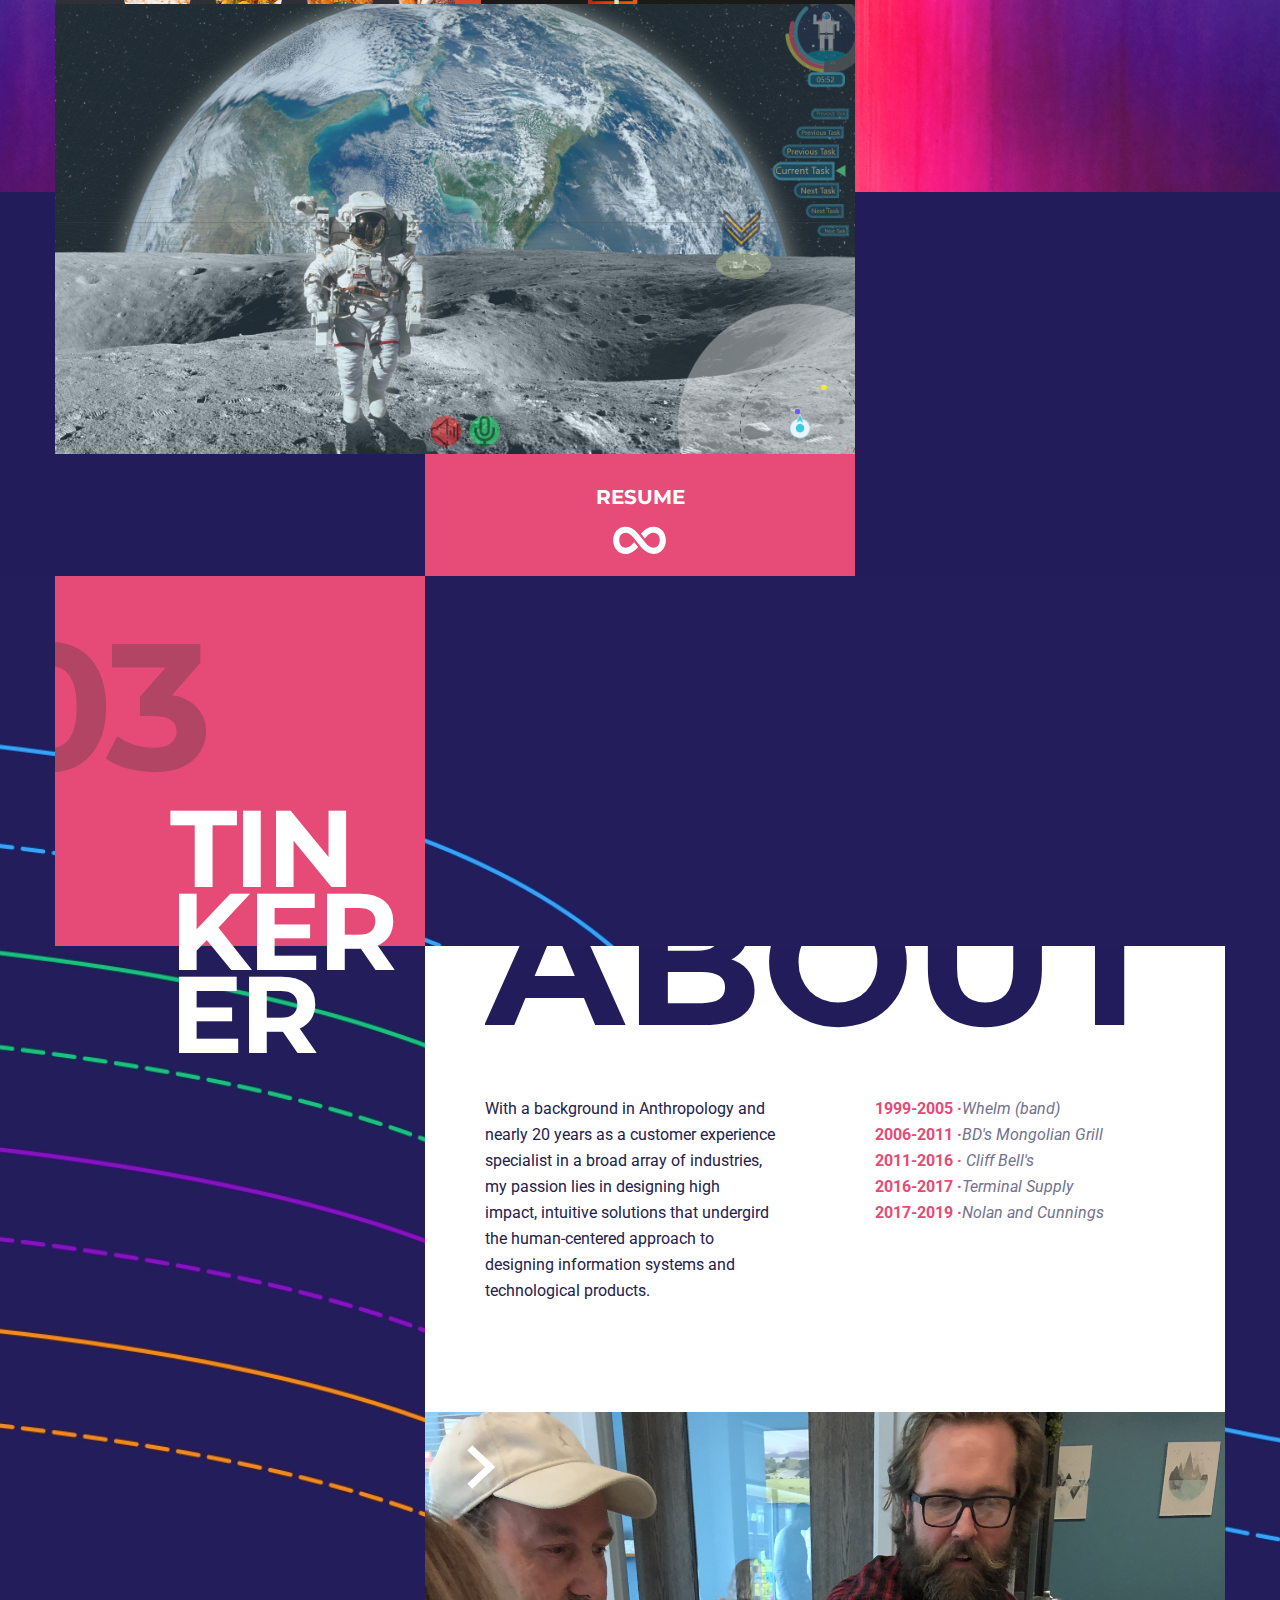
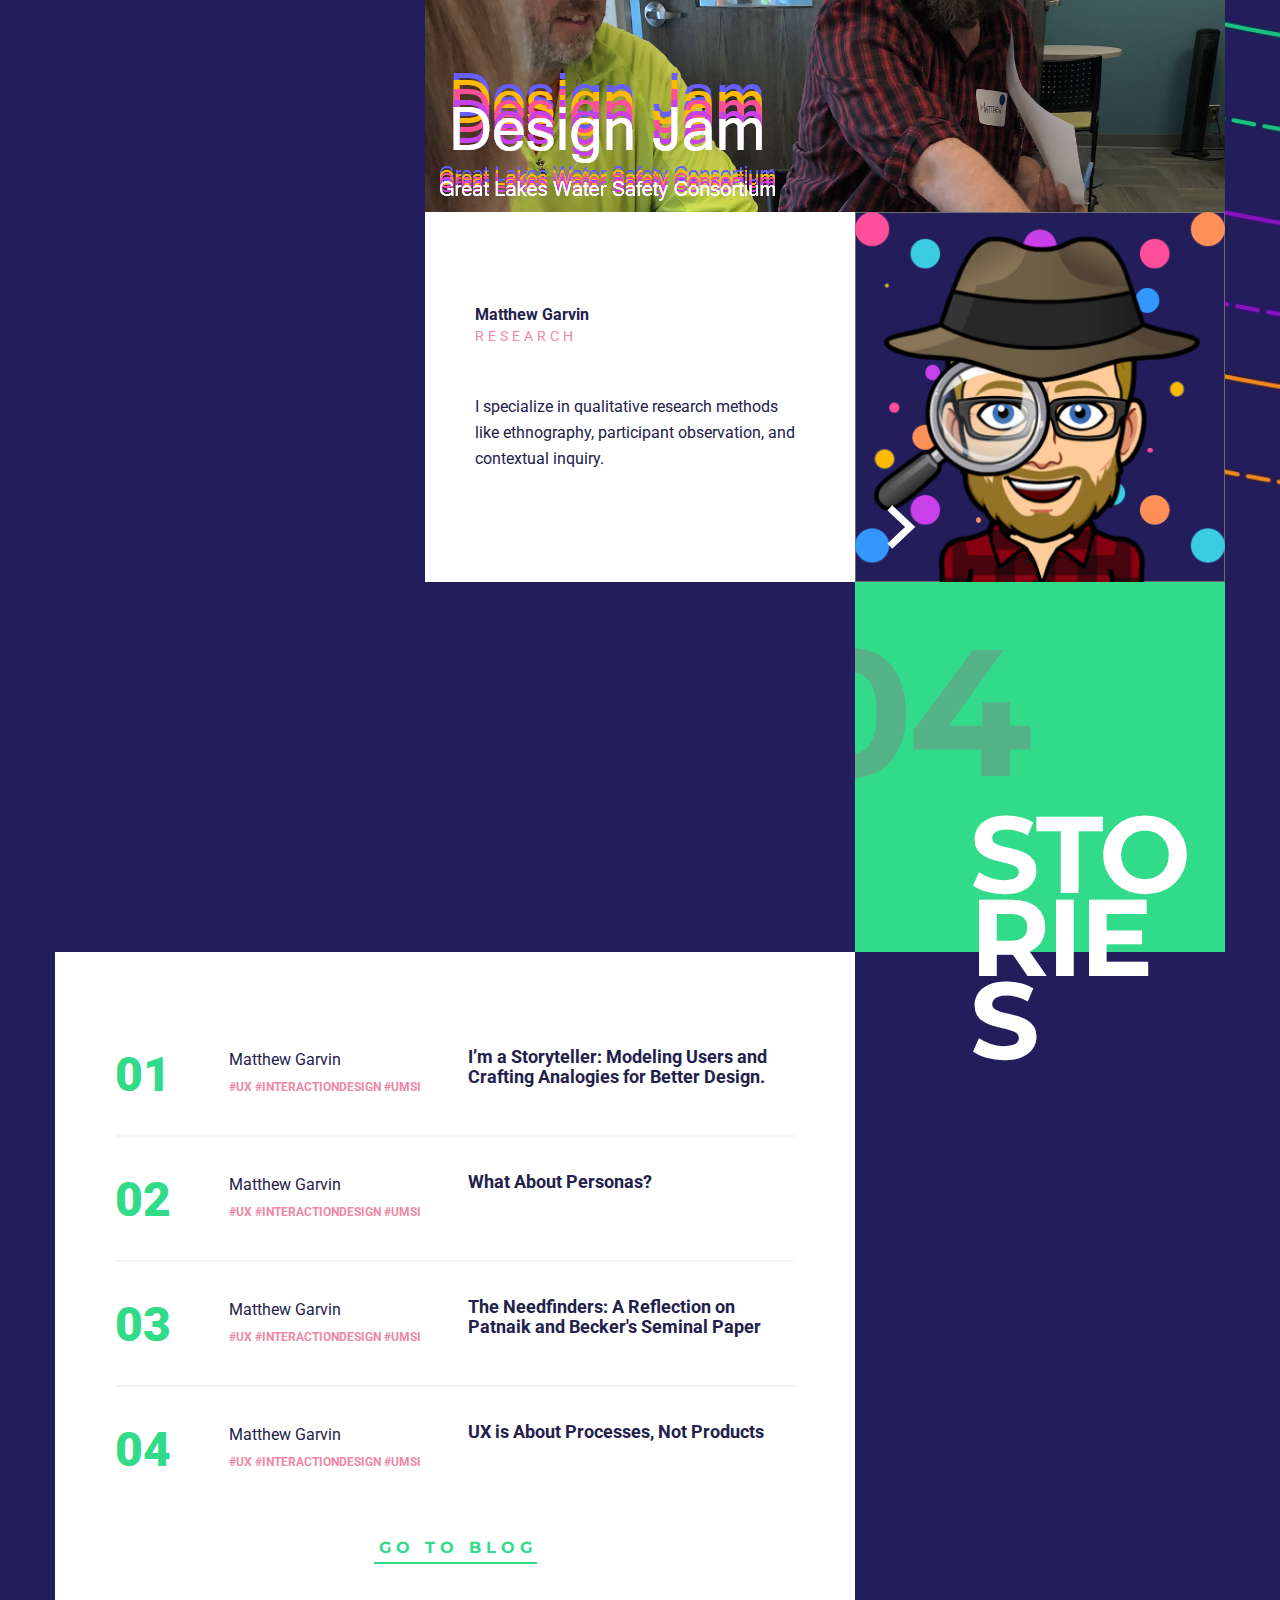
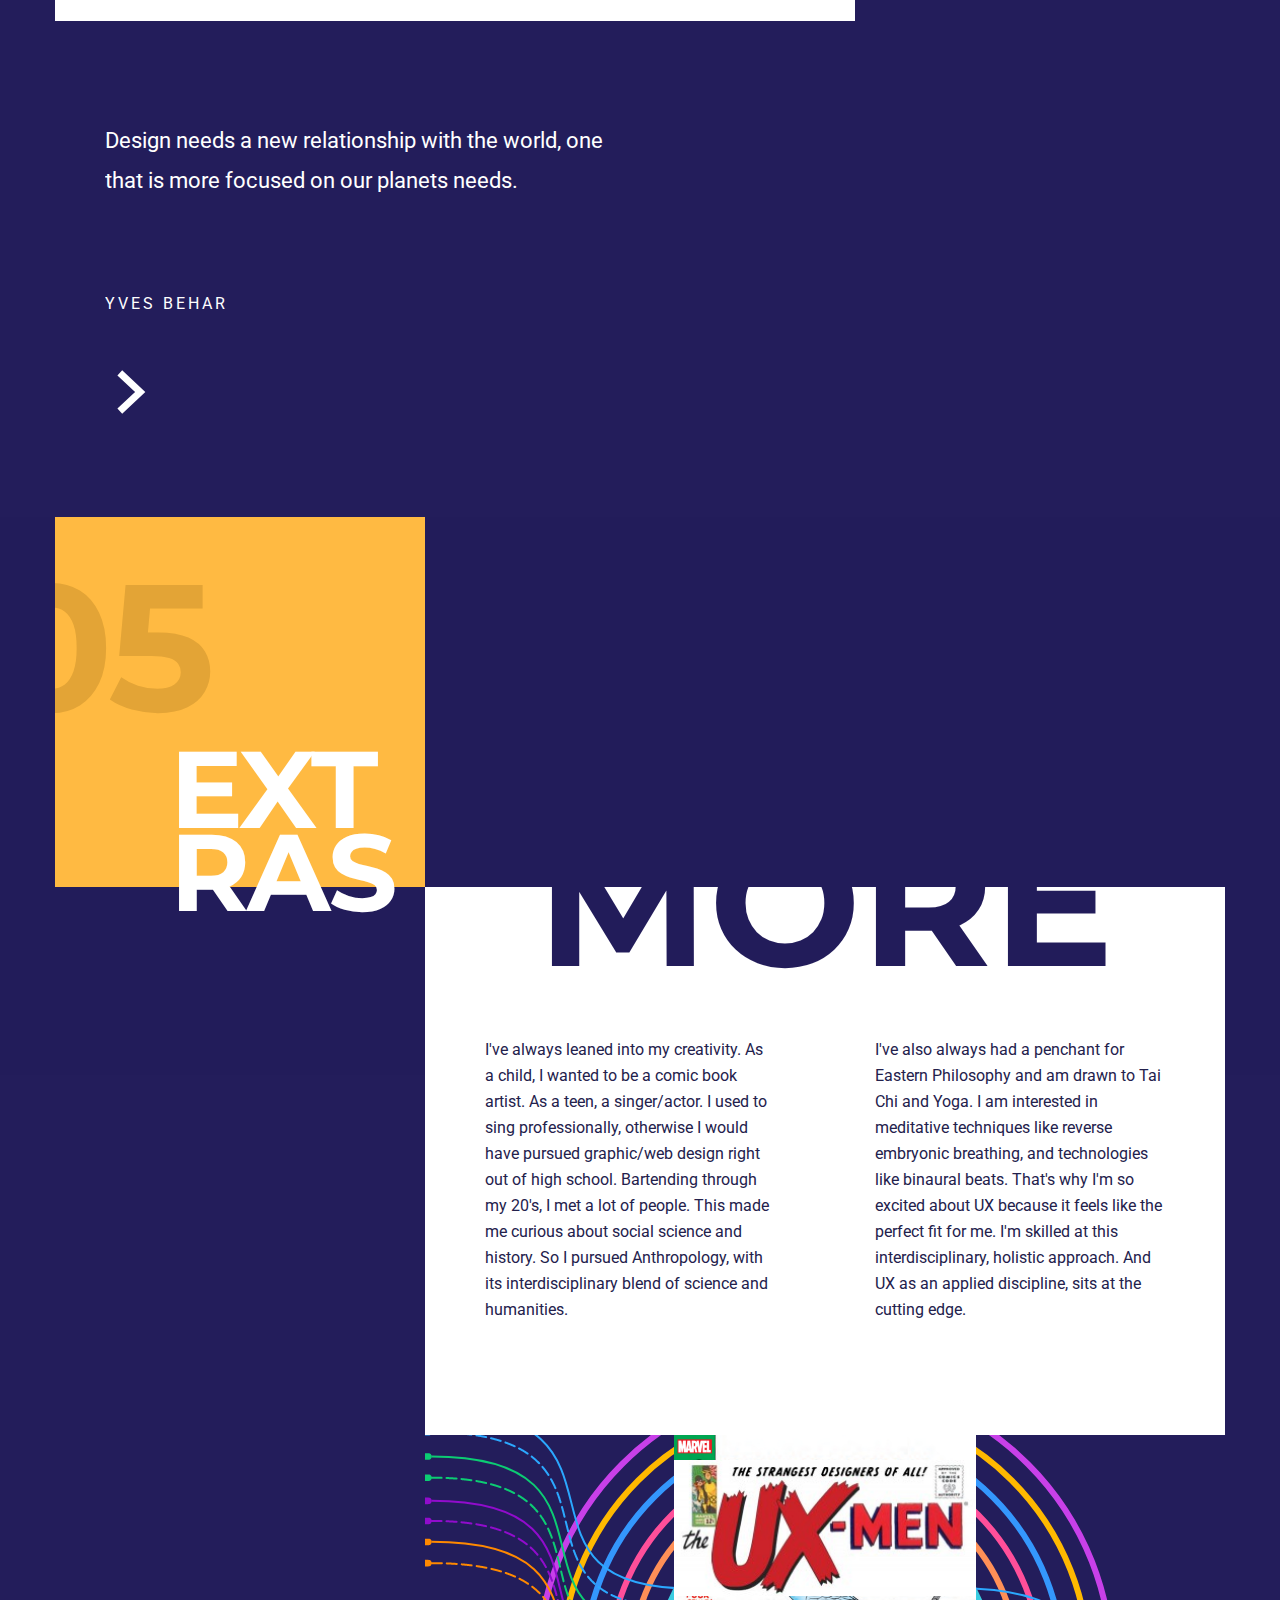
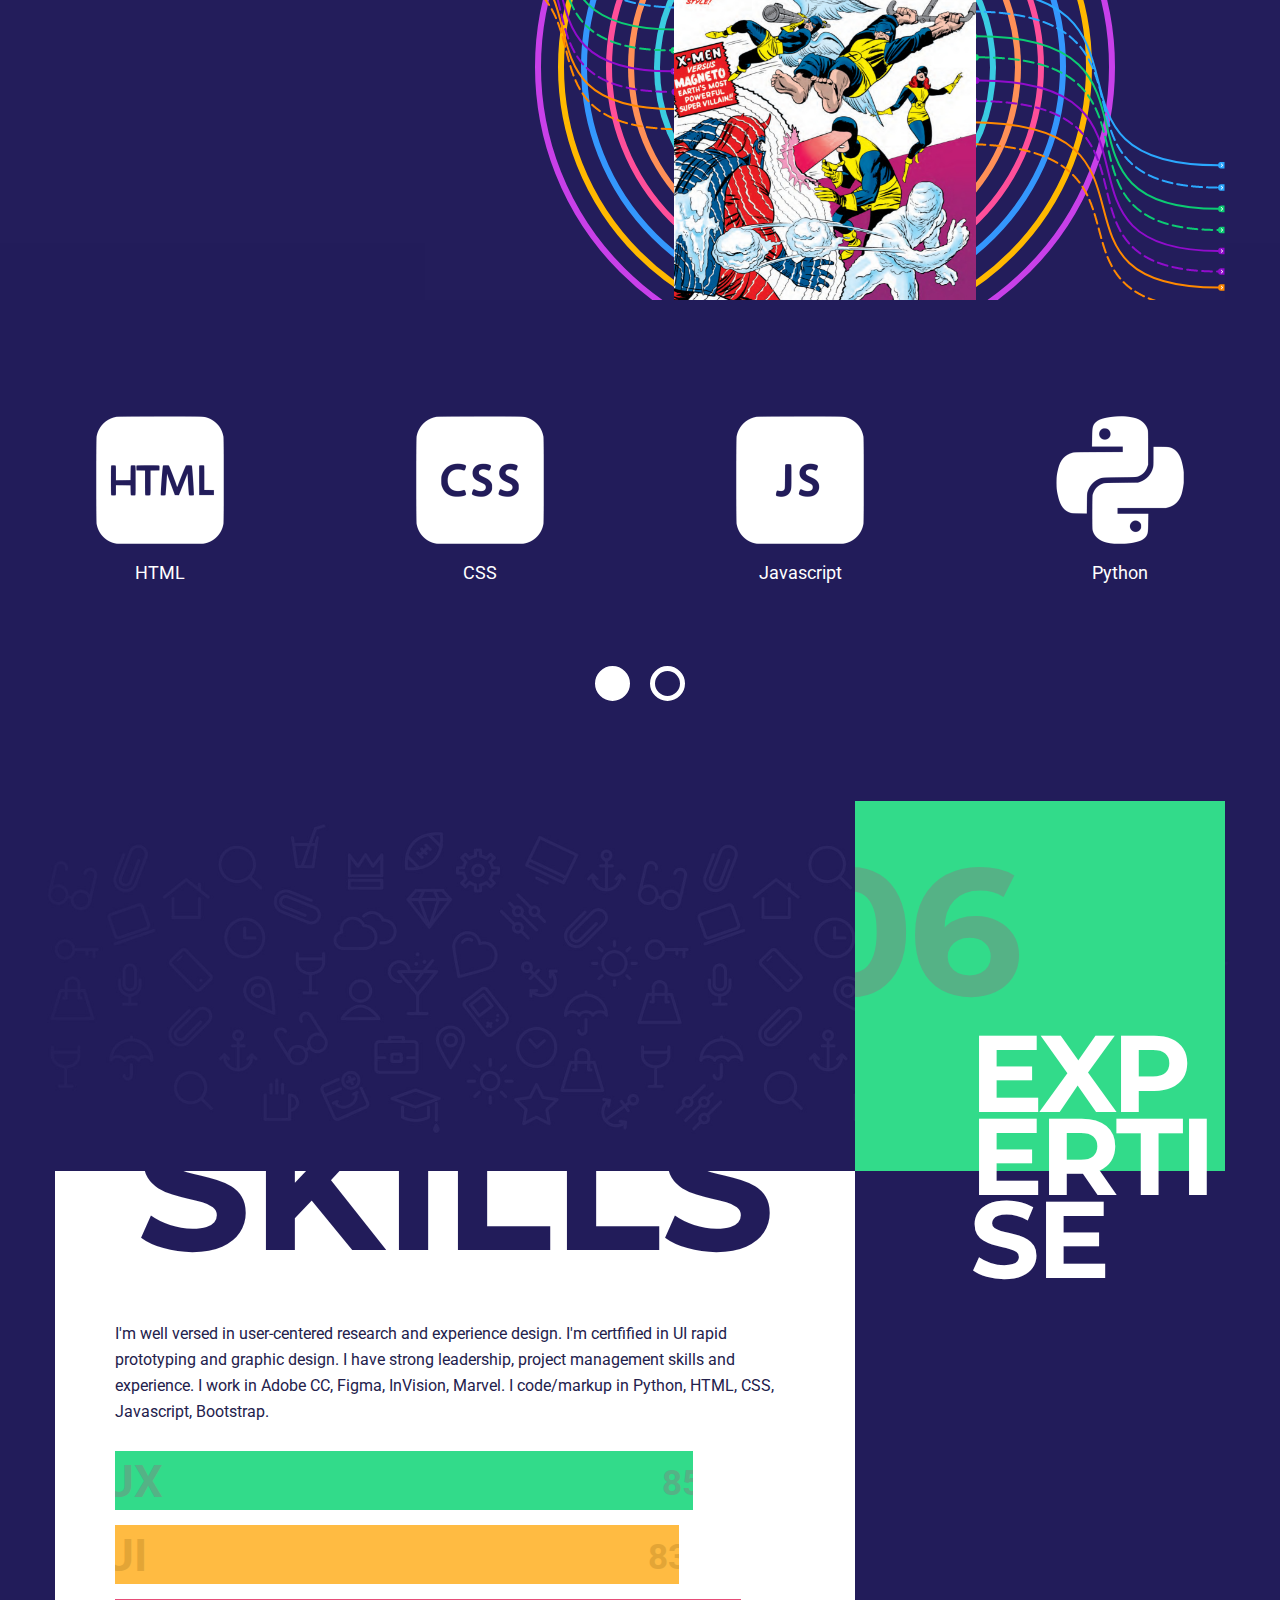
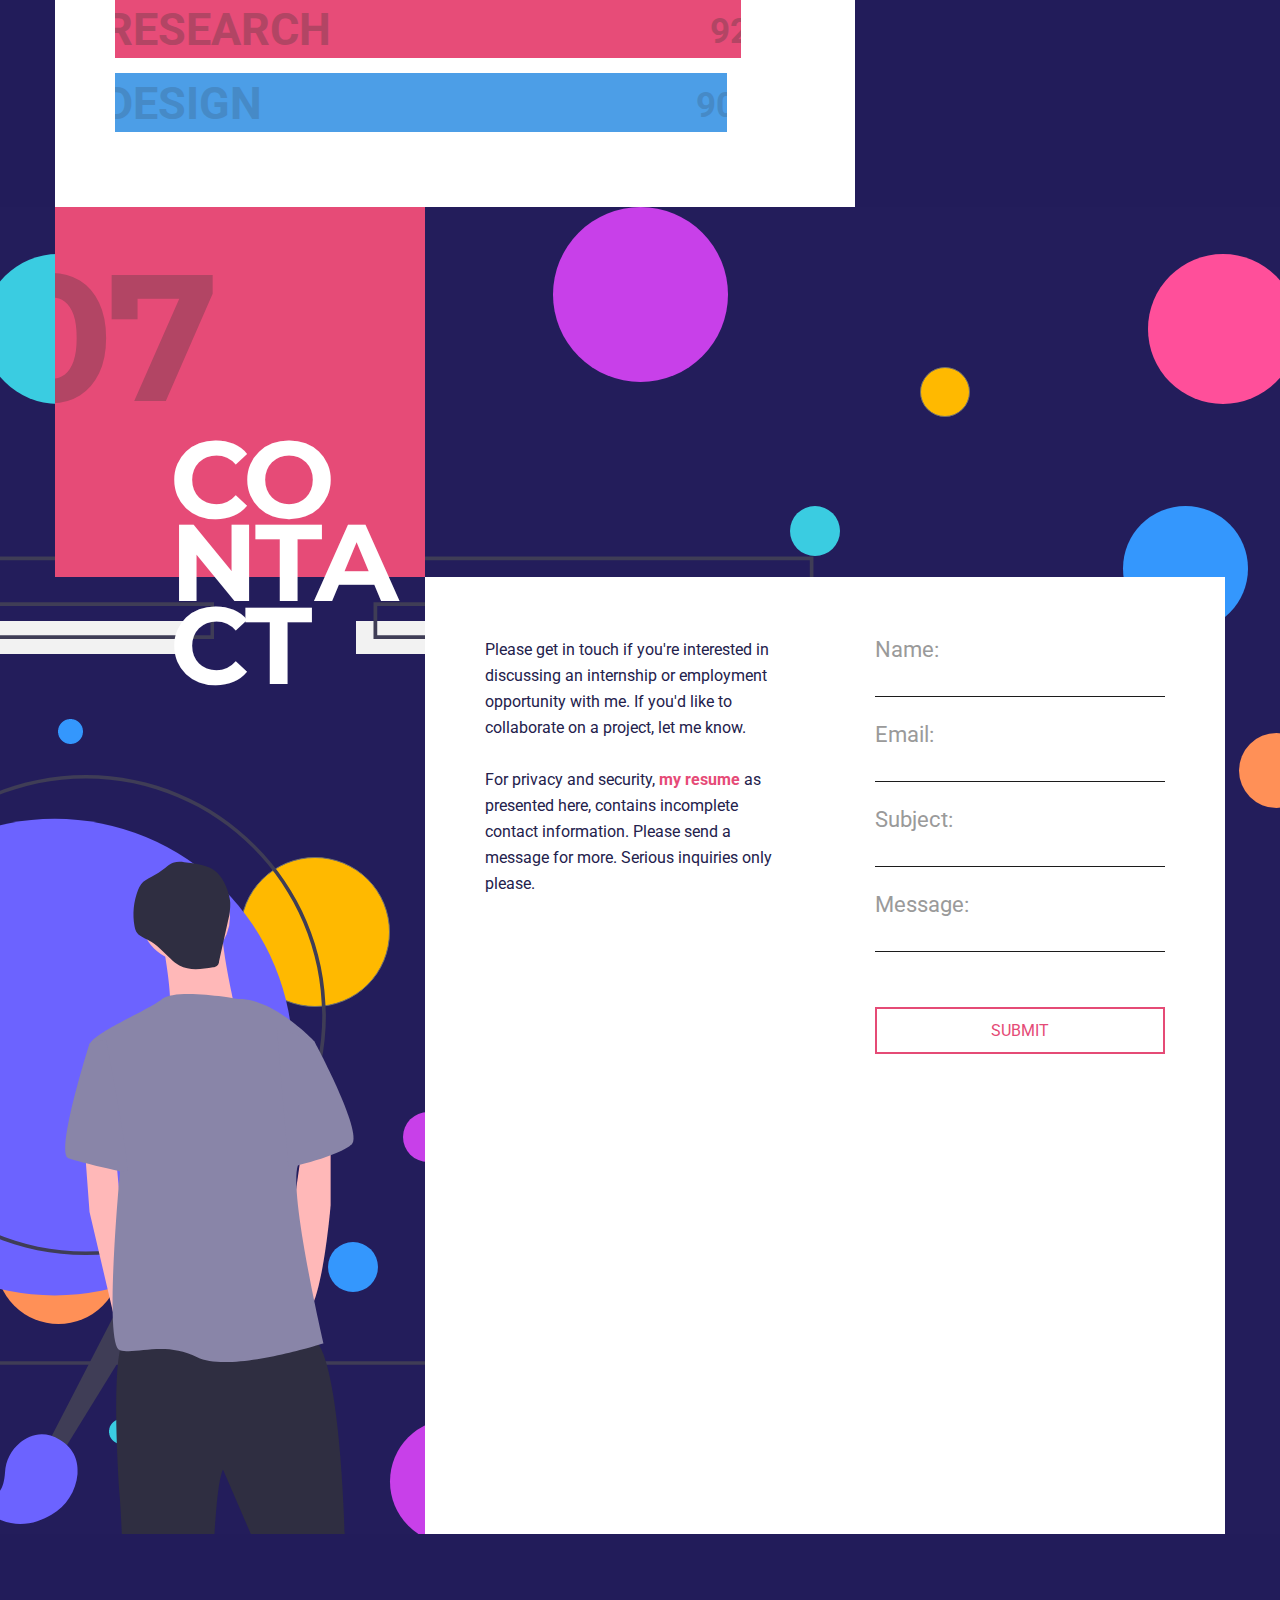
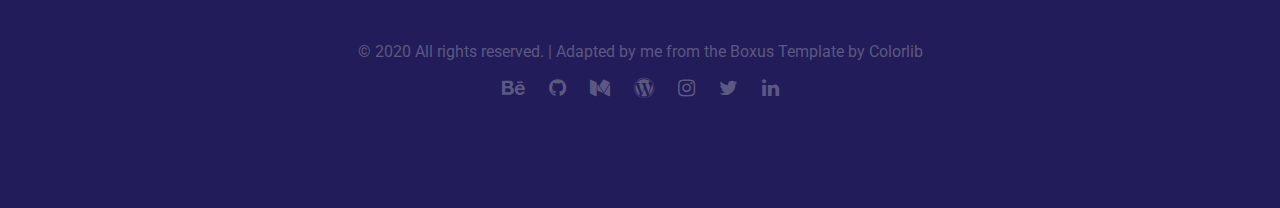
==== commit bd76c298: "Update index.html" ====
--- a/index.html
+++ b/index.html
@@ -282,7 +282,7 @@
                         &nbsp;</div>
                         <div class="one_half last ">
                             <p><span style="color: #e54b76;"><strong>1999-2005 ·</strong></span><em><span style="color: #727190">Whelm (band)</span></em><br>
-                              <span style="color: #e54b76;"><strong>2006-2011 ·</strong></span><em><span class="ar">BD's Mongolian</span></em> Grill<br>
+                              <span style="color: #e54b76;"><strong>2006-2011 ·</strong></span><em><span class="ar">BD's Mongolian Grill</span></em><br>
                             <span style="color: #e54b76;"><strong>2011-2016 ·</strong></span><em><span class="ar"> Cliff Bell's</span></em></p>
                             <p><span style="color: #e54b76;"><strong>2016-2017 ·</strong></span><em><span class="ar">Terminal Supply</span></em><br>
                               <span style="color: #e54b76;"><strong>2017-2019 ·</strong></span><em><span class="ar">Nolan and Cunnings</span></em><br>
@@ -554,31 +554,31 @@
                     <div class="caroufredsel_wrapper">
                         <ul id="fwslider1" class="fw-image-slider">
                             <li class="fw-slide">
-                                <img src="demo-images/HTML_icon.png" alt="">
+                                <img src="demo-images/HTML_icon.png" alt="HTML icon">
                                 <p class="fw-slide-text">HTML</p>
                             </li>
                             <li class="fw-slide">
-                                <img src="demo-images/CSS_icon.png" alt="">
+                                <img src="demo-images/CSS_icon.png" alt="CSS icon">
                                 <p class="fw-slide-text">CSS</p>
                             </li>
                             <li class="fw-slide">
-                                <img src="demo-images/JS_icon.png" alt="">
+                                <img src="demo-images/JS_icon.png" alt="JS icon">
                                 <p class="fw-slide-text">Javascript</p>
                             </li>
                             <li class="fw-slide">
-                                <img src="demo-images/PYTHON_icon.png" alt="">
+                                <img src="demo-images/PYTHON_icon.png" alt="Python icon">
                                 <p class="fw-slide-text">Python</p>
                             </li>
                             <li class="fw-slide">
-                                <img src="demo-images/ADOBE_AI_icon.png" alt="">
+                                <img src="demo-images/ADOBE_AI_icon.png" alt="Adobe Illustrator icon">
                                 <p class="fw-slide-text">Illustrator</p>
                             </li>
                             <li class="fw-slide">
-                                <img src="demo-images/ADOBE_PS_icon.png" alt="">
+                                <img src="demo-images/ADOBE_PS_icon.png" alt="Adobe Photoshop icon">
                                 <p class="fw-slide-text">Photoshop</p>
                             </li>
                             <li class="fw-slide">
-                                <img src="demo-images/ADOBE_DW_icon.png" alt="">
+                                <img src="demo-images/ADOBE_DW_icon.png" alt="Adobe Dreamweaver icon">
                                 <p class="fw-slide-text">Dreamweaver</p>
                             </li>
                         </ul>
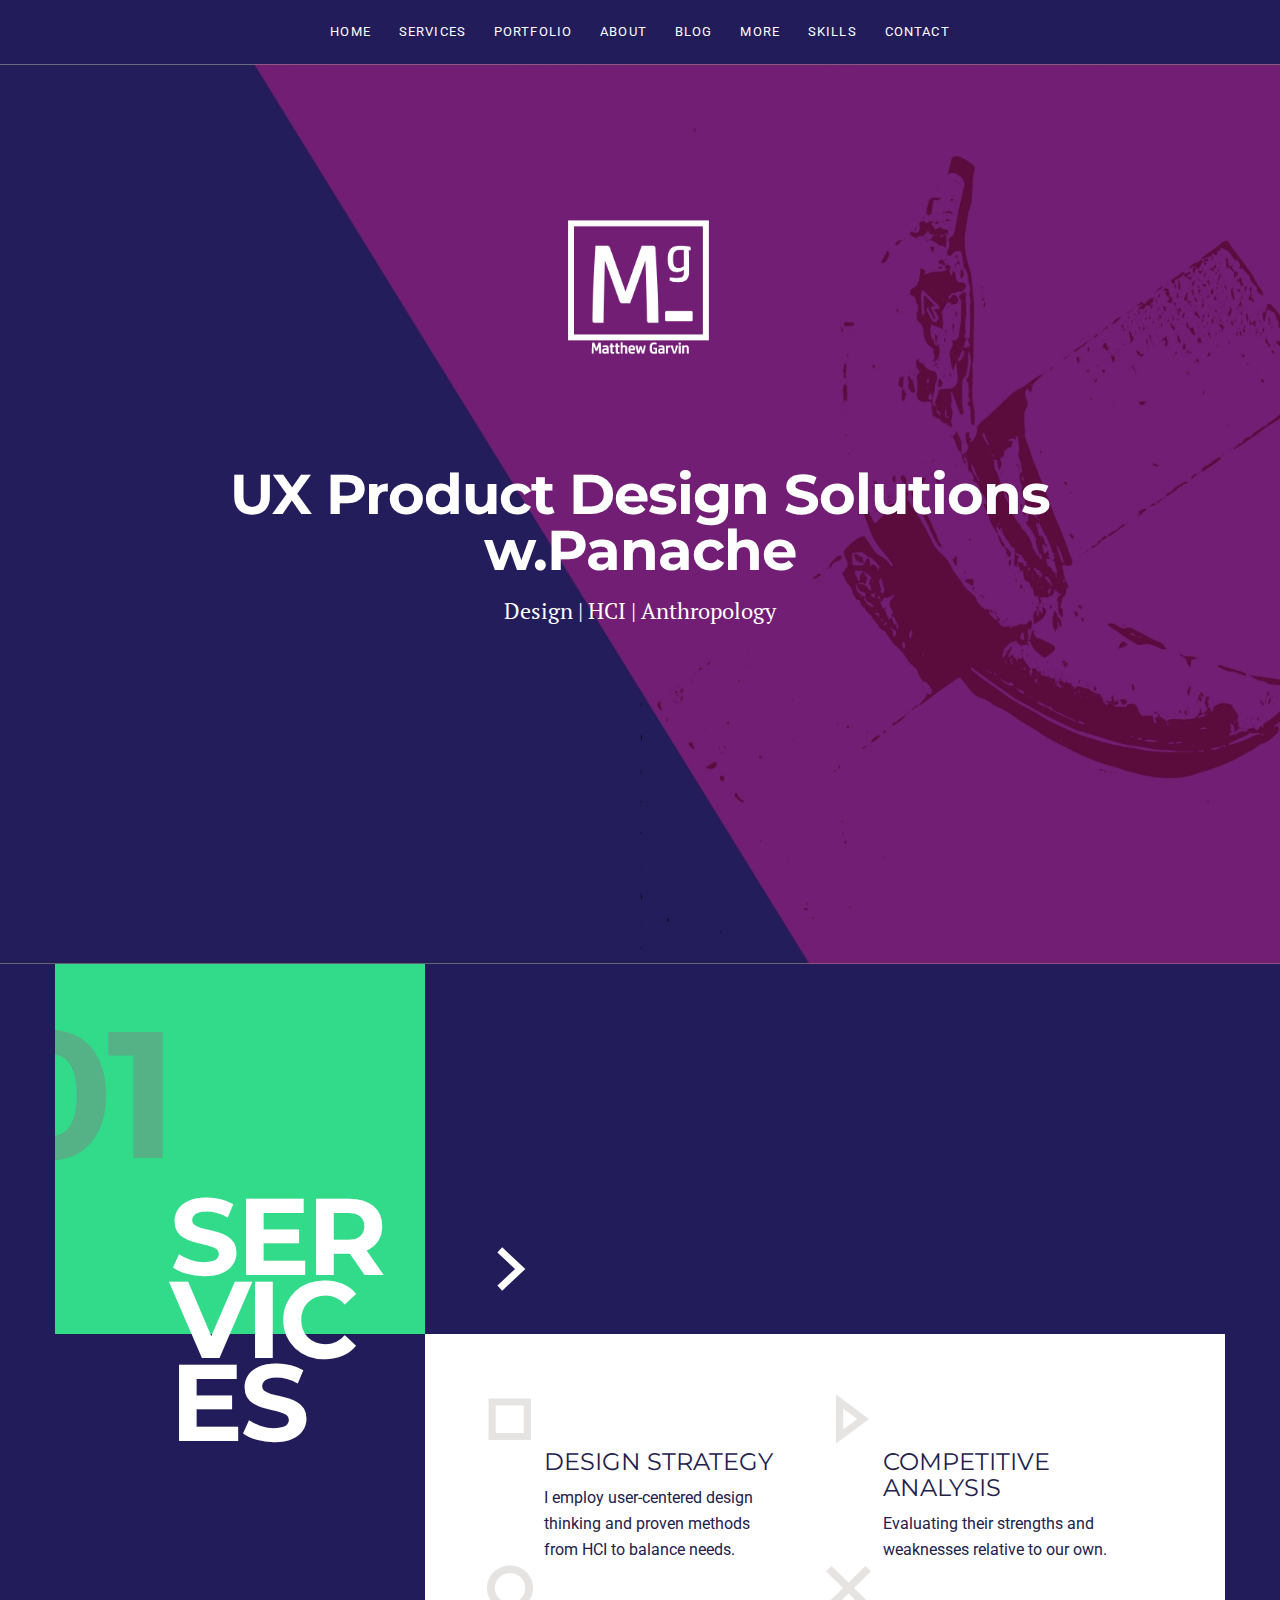
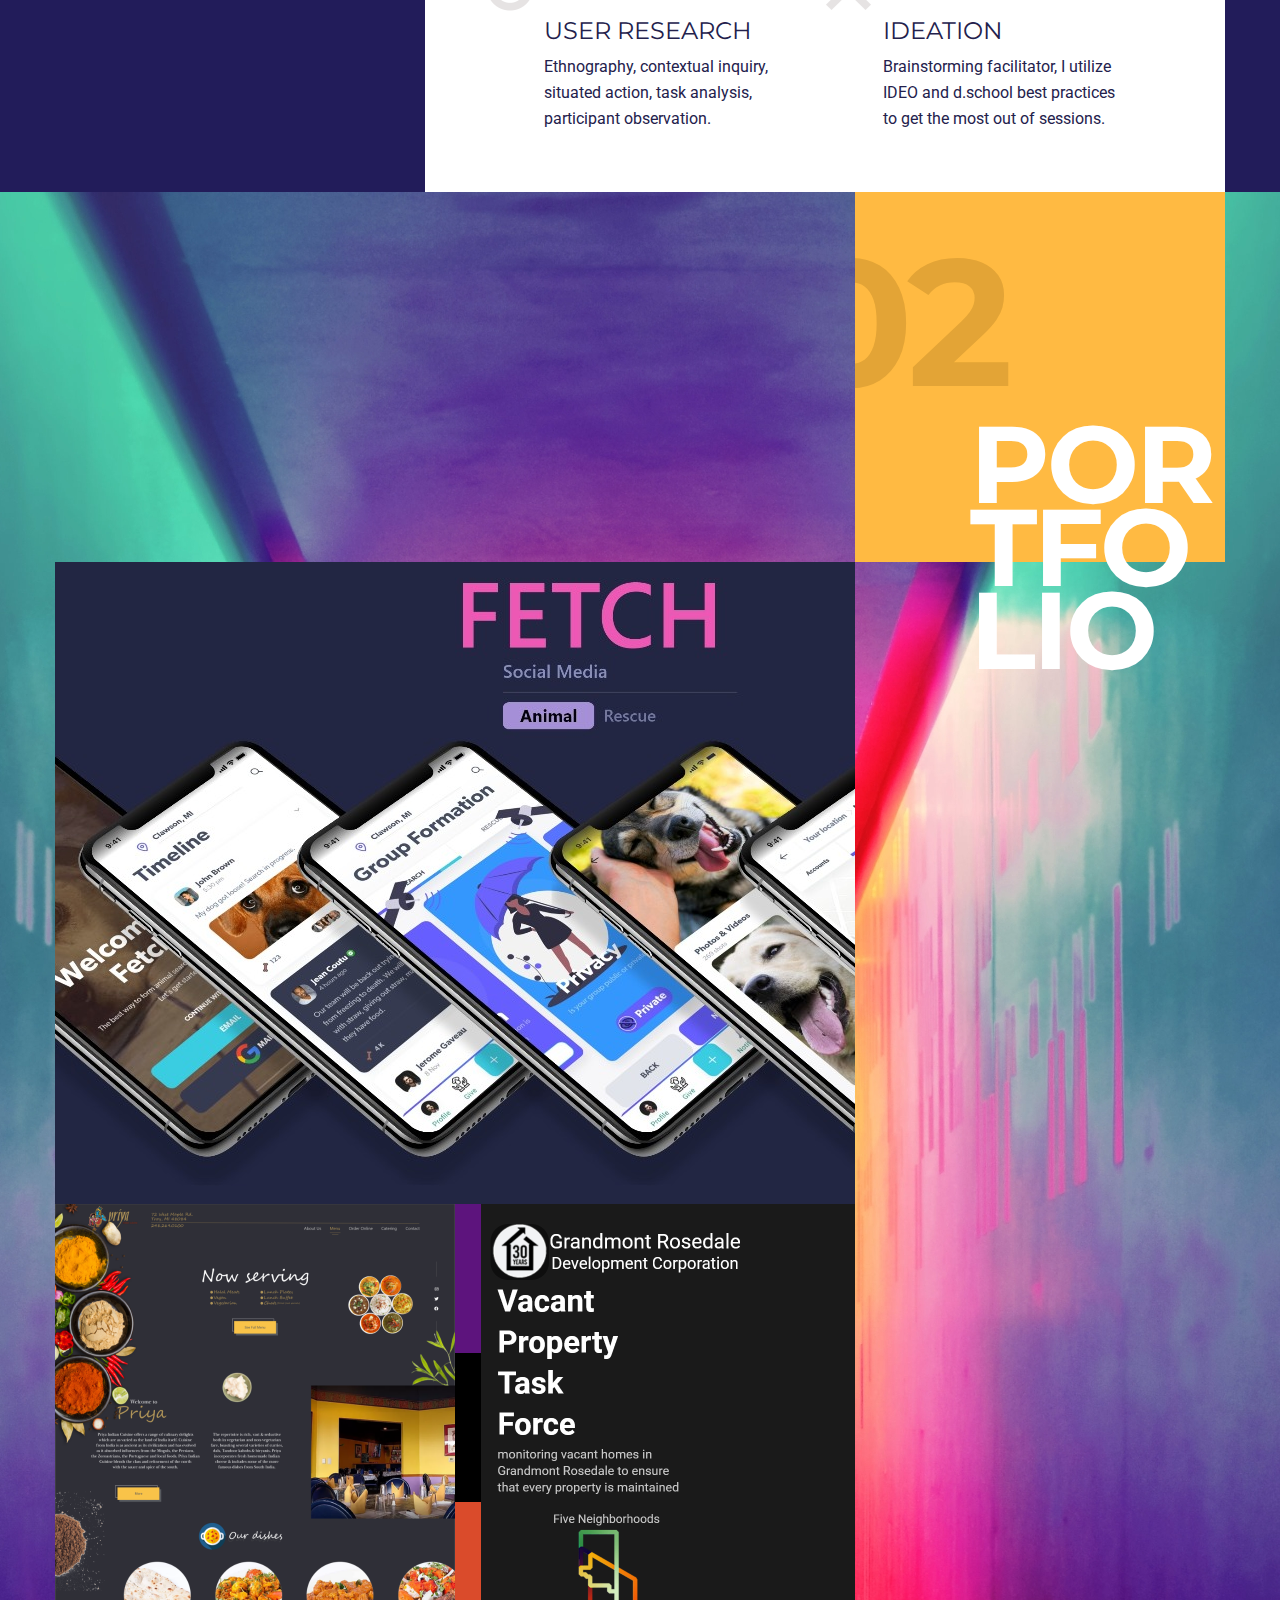
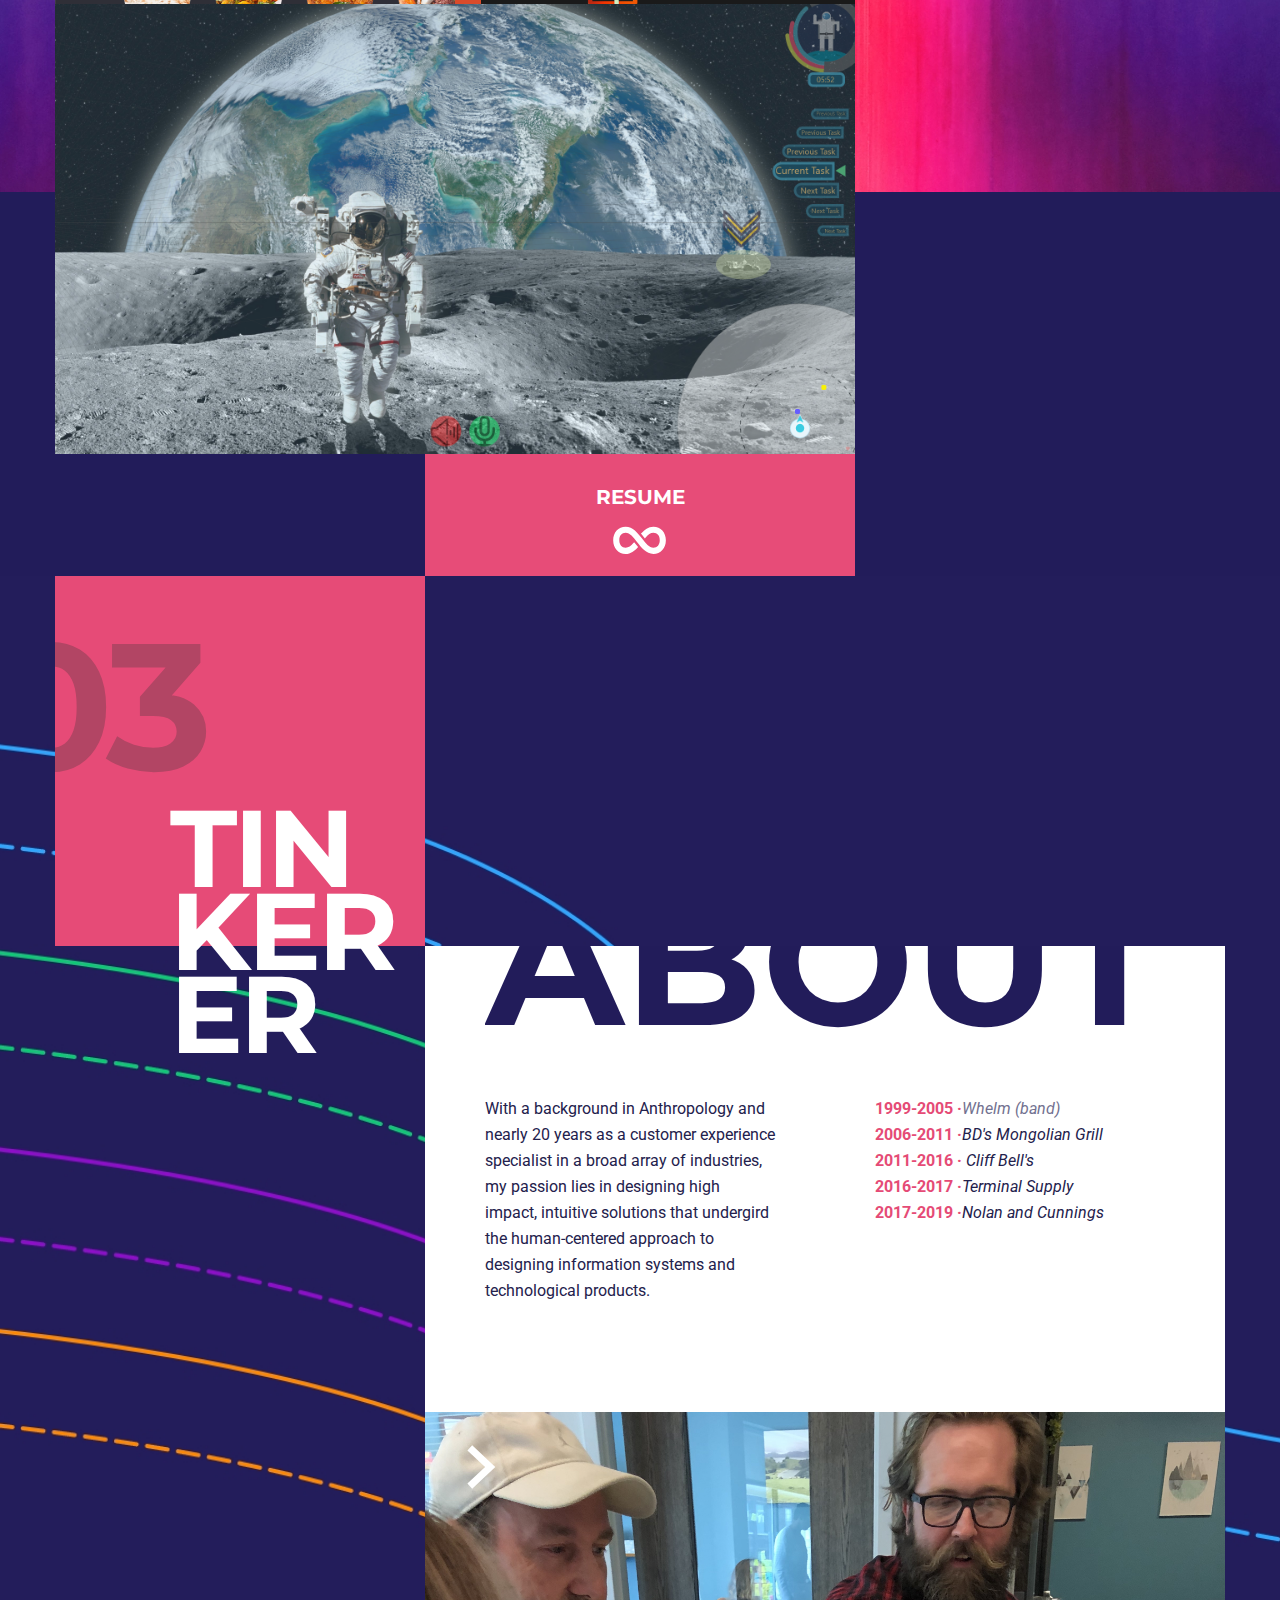
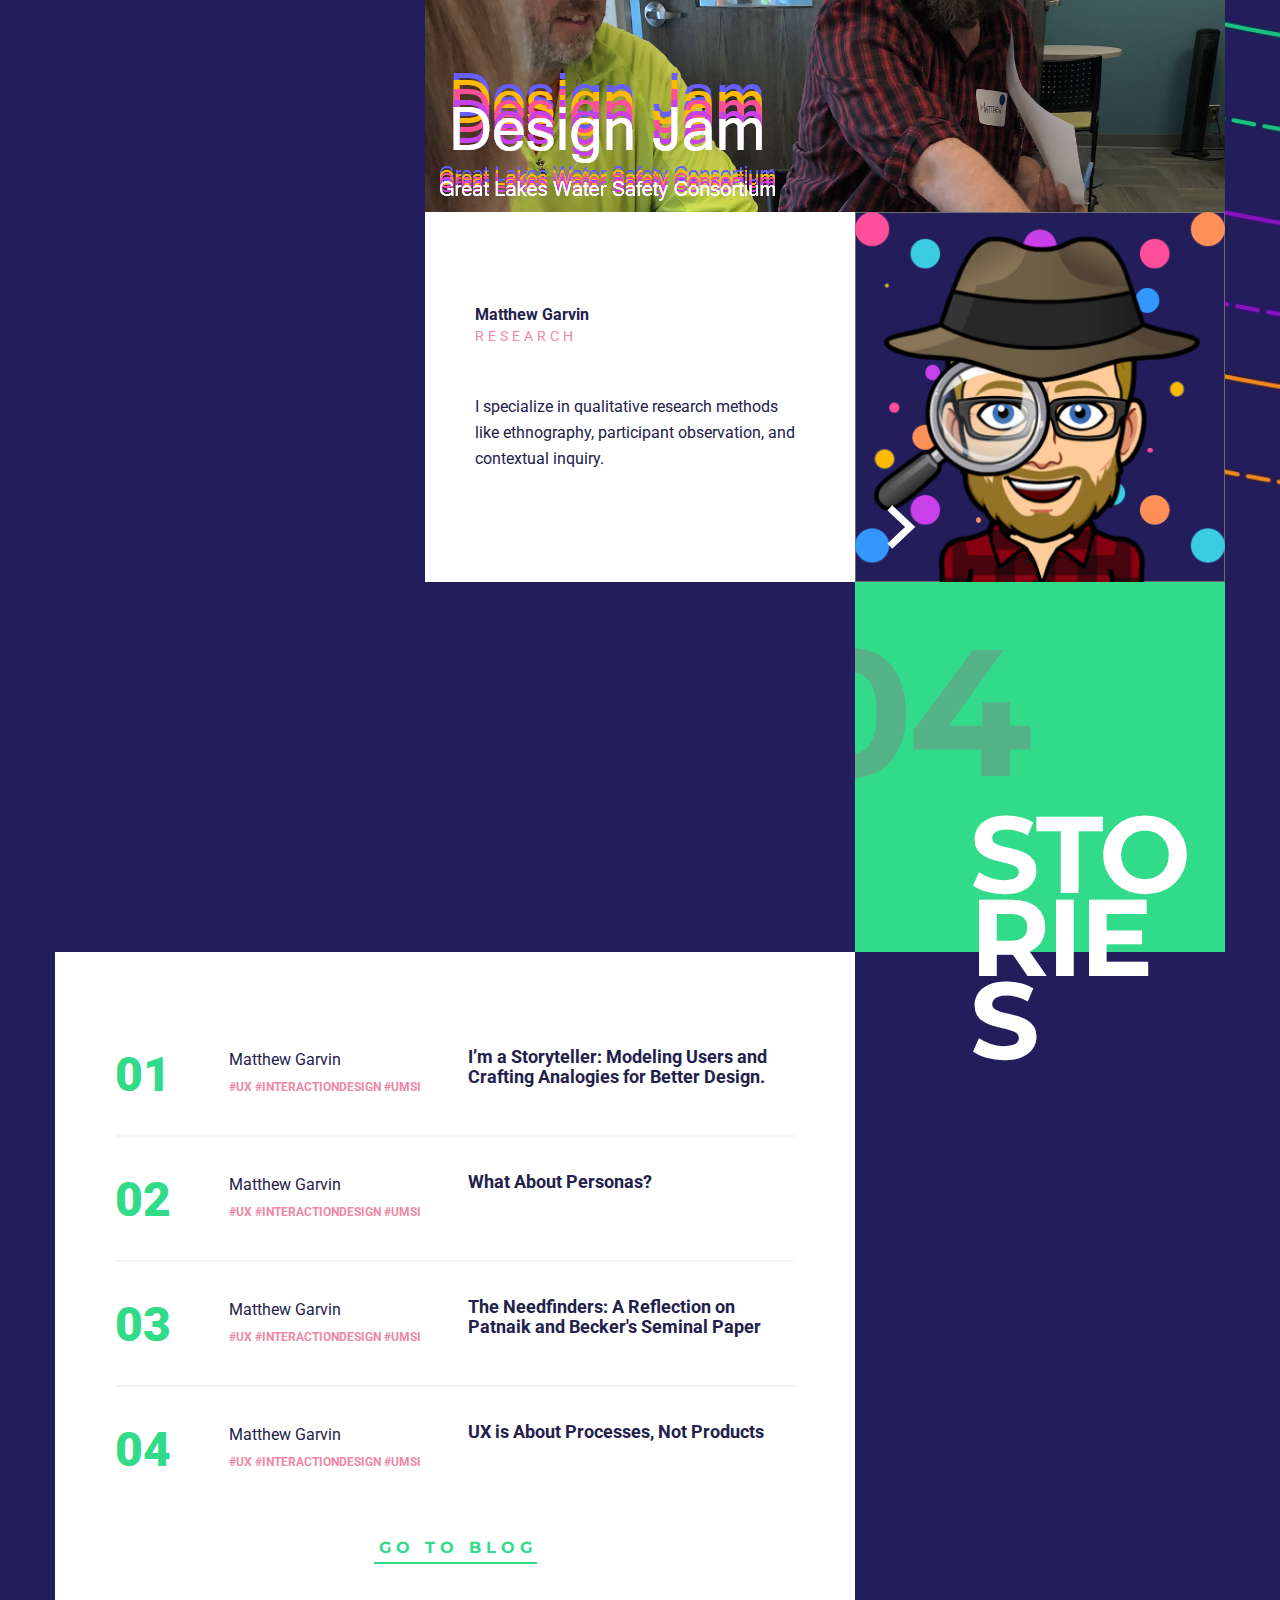
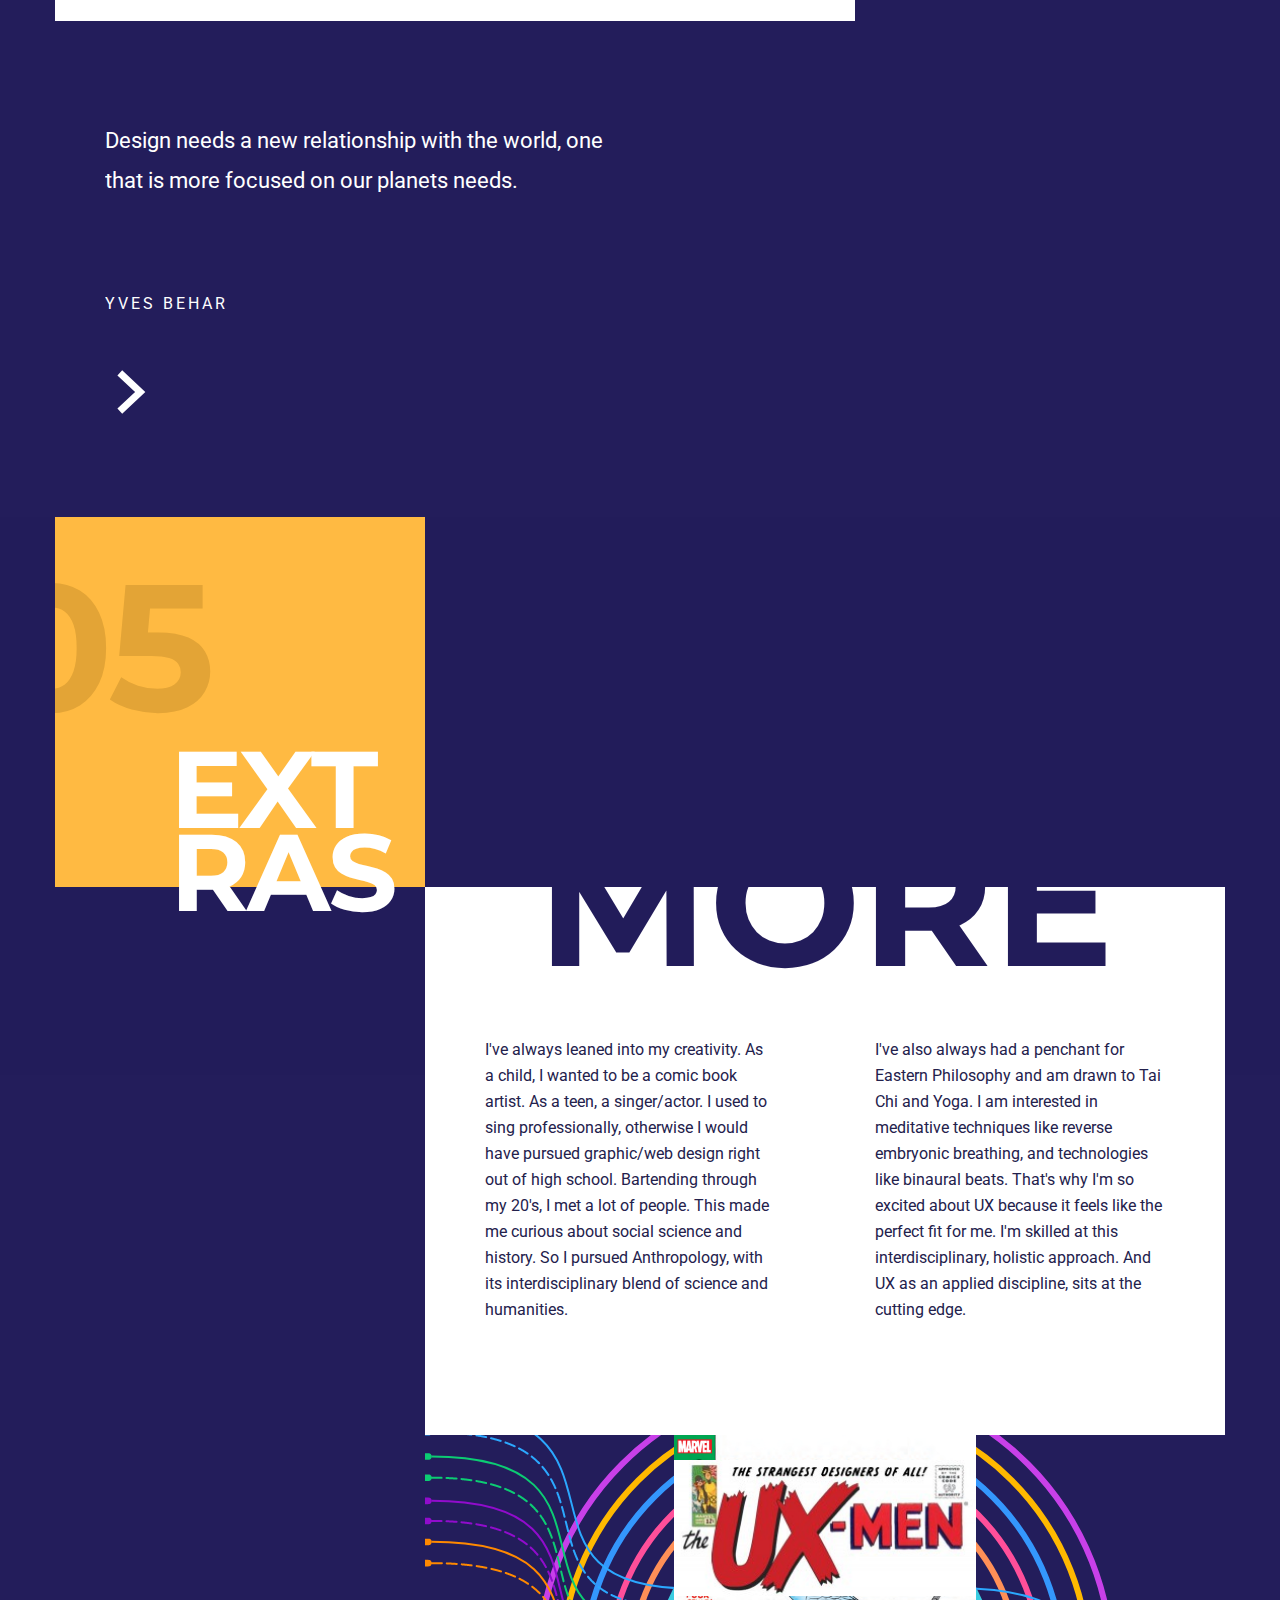
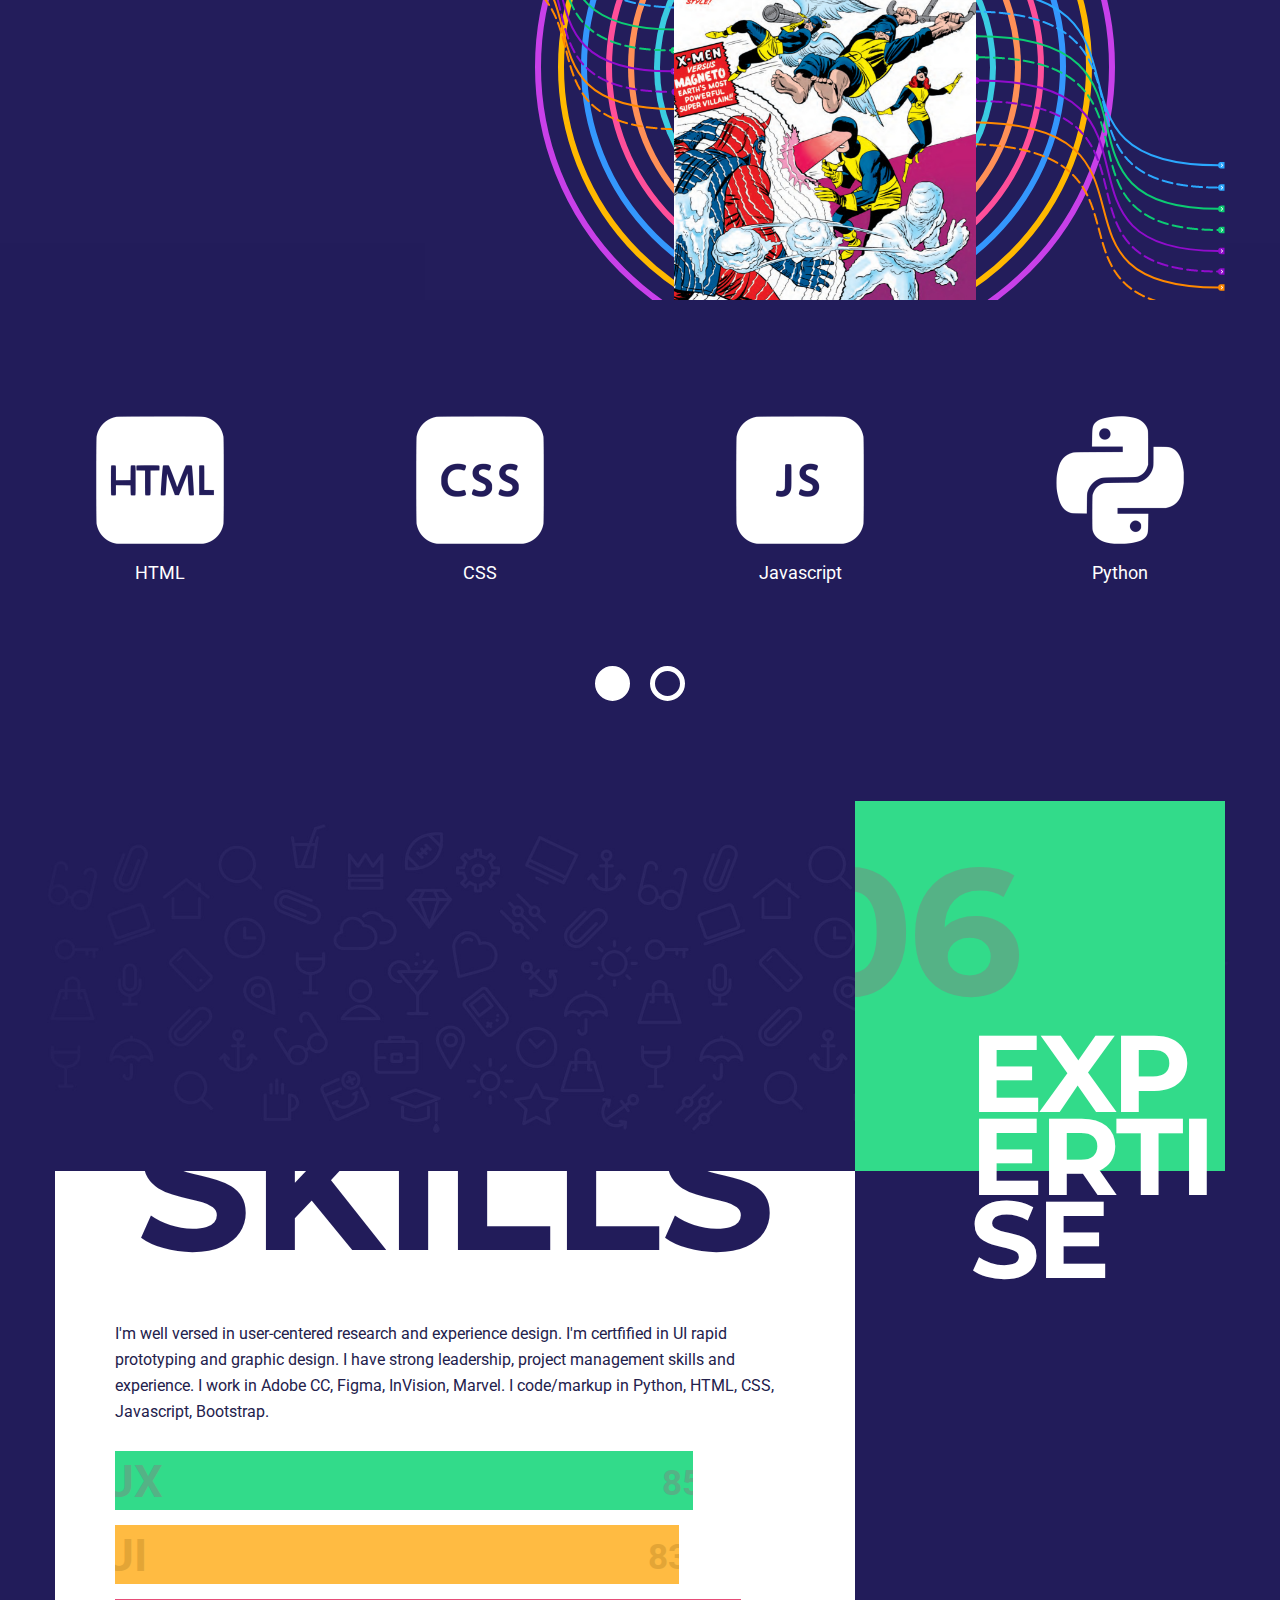
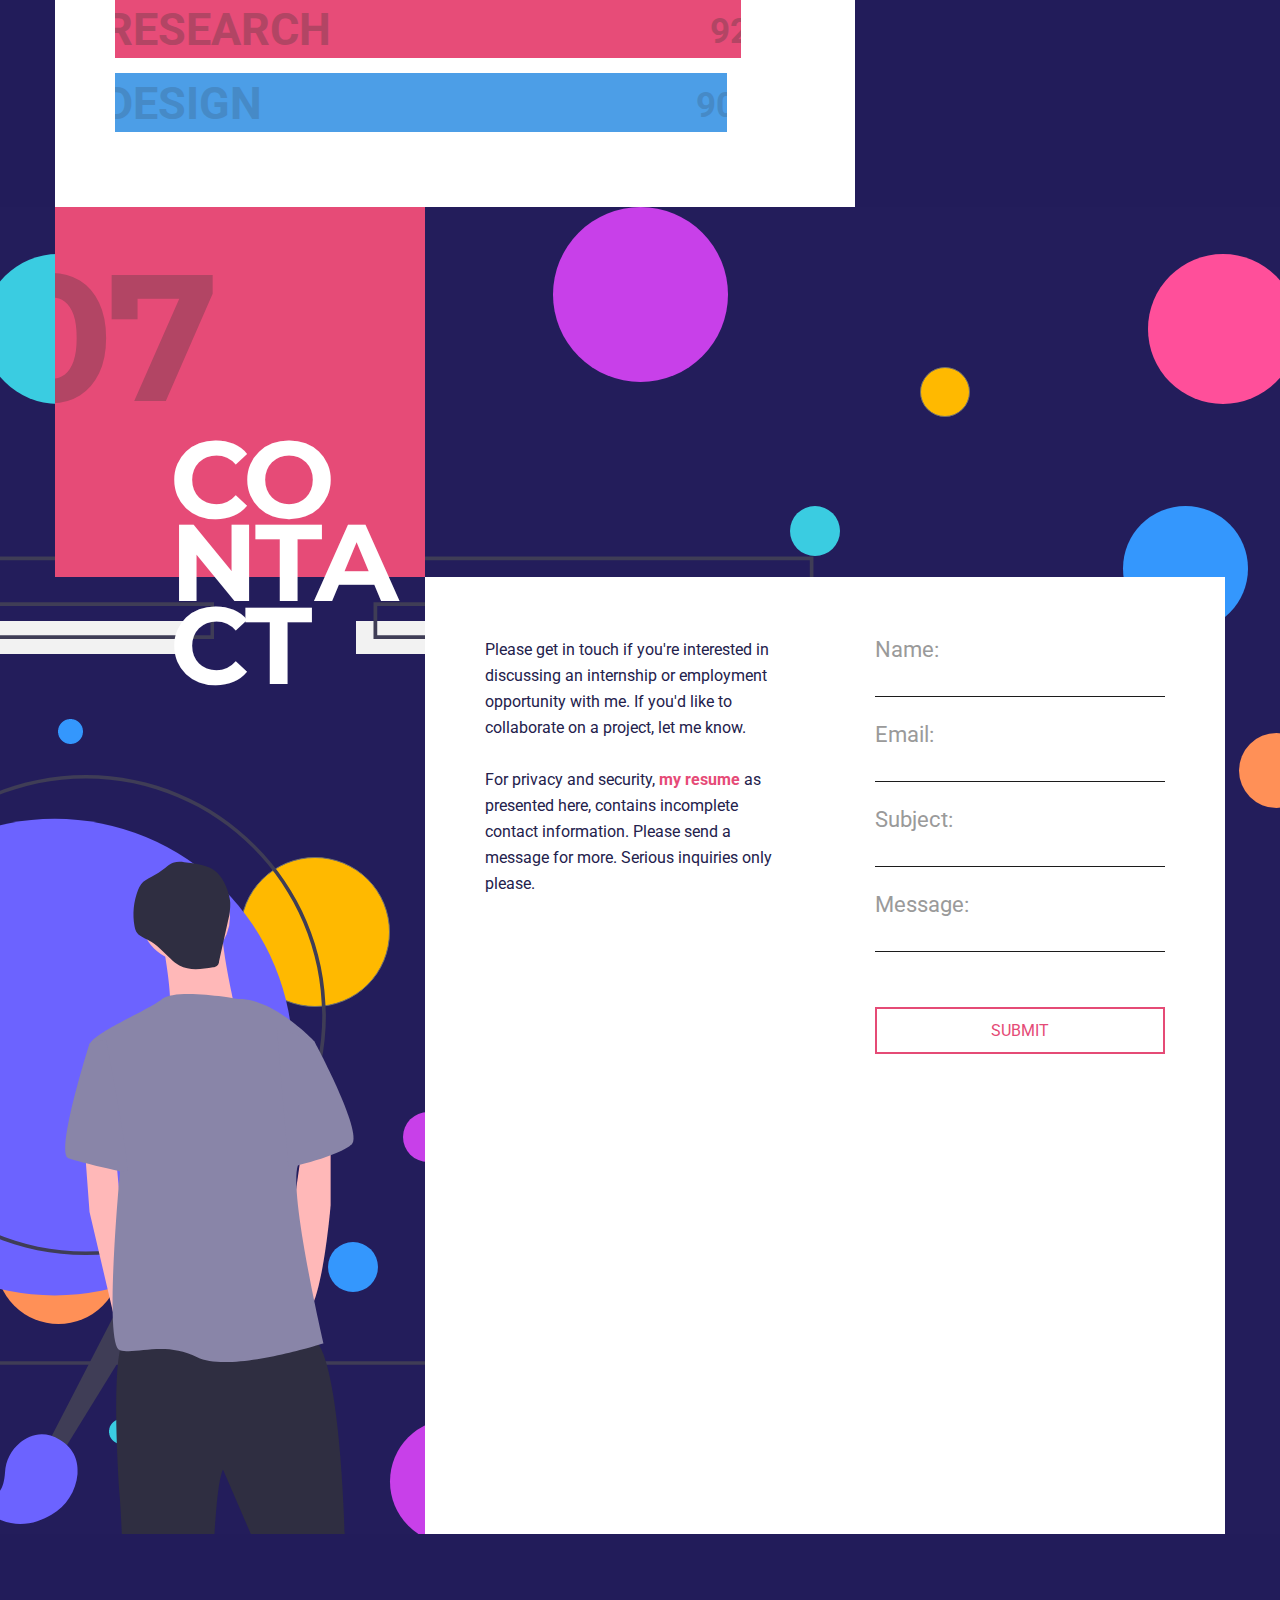
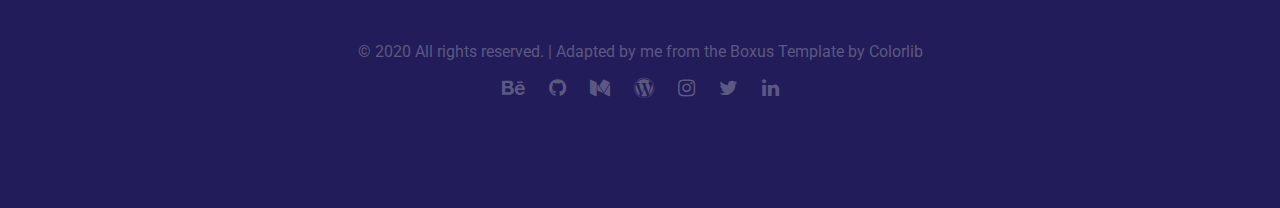
==== commit 3d15ef3f: "Update index.html" ====
--- a/index.html
+++ b/index.html
@@ -16,8 +16,7 @@
         <link rel="stylesheet" type="text/css"  href='css/carouFredSel.css' />
         <link rel="stylesheet" type="text/css"  href='css/prettyPhoto.css' />
         <link rel="stylesheet" type="text/css"  href='css/sm-clean.css' />
-        <link rel="stylesheet" type="text/css"  href='style.css' /><style type="text/css">.ar {color: #727190}
-</style>
+        <link rel="stylesheet" type="text/css"  href='style.css' />
 
         <!--[if lt IE 9]>
                 <script src="js/html5.js"></script>
@@ -251,7 +250,7 @@
 
                     <div class="clear"></div>
                     <div class="block portfolio-load-more-holder">
-                        <a href = 'https://github.com/mtthwgrvn/portfolio/blob/master/2020_resume.pdf'target="_blank" class="more-posts">RESUME</a>
+                        <a href = 'https://github.com/mtthwgrvn/portfolio/blob/master/2020_resume.pdf' target="_blank" class="more-posts">RESUME</a>
                         <img src="images/icon_infinity.svg" alt="Load more">
                     </div>
                 </div>
@@ -535,7 +534,6 @@
                         <!-- <a class="video-popup-holder" href="https://www.youtube.com/watch?v=fzgmZOX1eTI&t=692s" data-rel="prettyPhoto[gallery-video1]"> -->
                             <img class="thumb" src="demo-images/ux-men-1.png" alt="">
                             <!-- <img class="popup-play" src="images/icon_video.svg" alt="Play"> -->
-                        </a>
                     </div>
                 </div>
                 <div class="clear"></div>
@@ -659,7 +657,7 @@
                         <div class="one_half ">
                             <p>Please get in touch if you're interested in discussing an internship or employment opportunity with me. If you'd like to collaborate on a project, let me know.</p>
                             <br>
-                            <p>For privacy and security,<a href = 'https://github.com/mtthwgrvn/portfolio/blob/master/2020_resume.pdf'target="_blank"><strong><span style="color: #e64b77;"> my resume</span></strong></a> as presented here, contains incomplete contact information. Please send a message for more. Serious inquiries only please.</p>
+                            <p>For privacy and security,<a href = 'https://github.com/mtthwgrvn/portfolio/blob/master/2020_resume.pdf' target="_blank"><strong><span style="color: #e64b77;"> my resume</span></strong></a> as presented here, contains incomplete contact information. Please send a message for more. Serious inquiries only please.</p>
                         </div>
                         <div class="one_half last">
                             <div class="contact-form">
